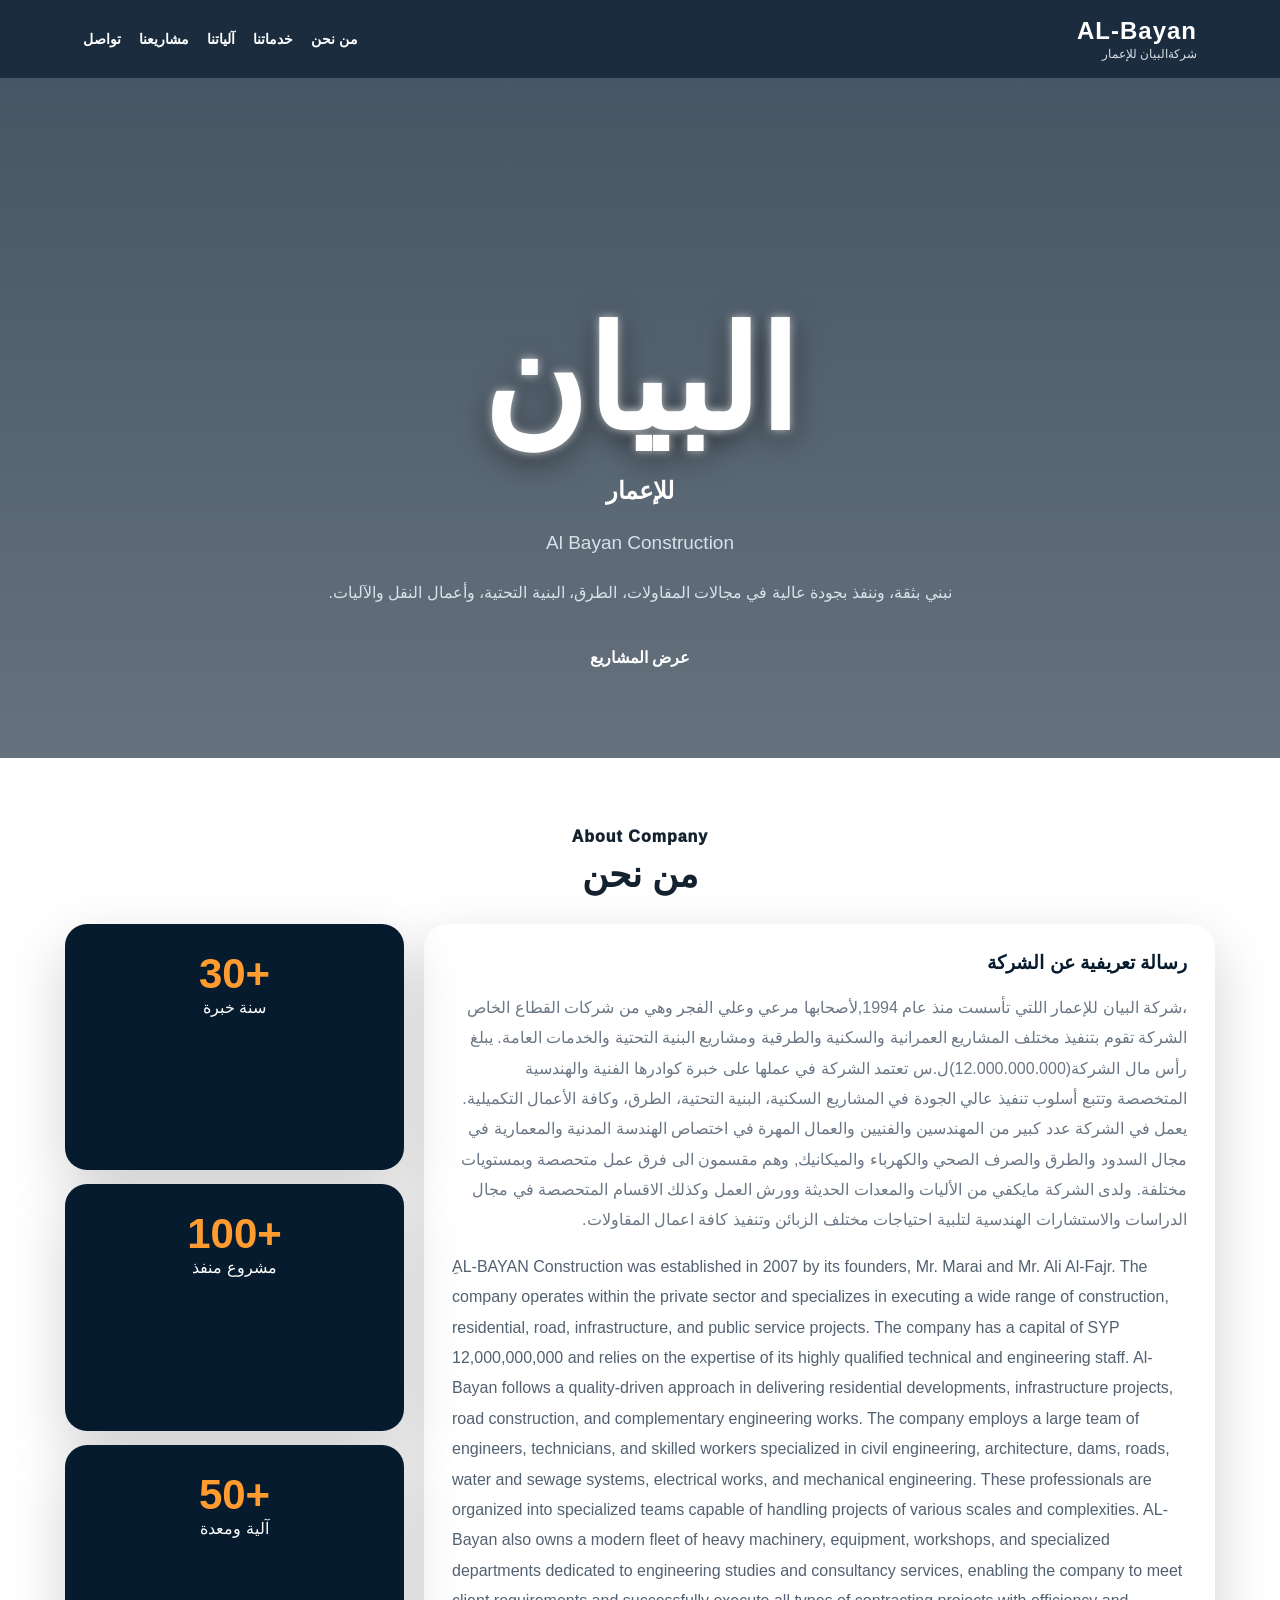
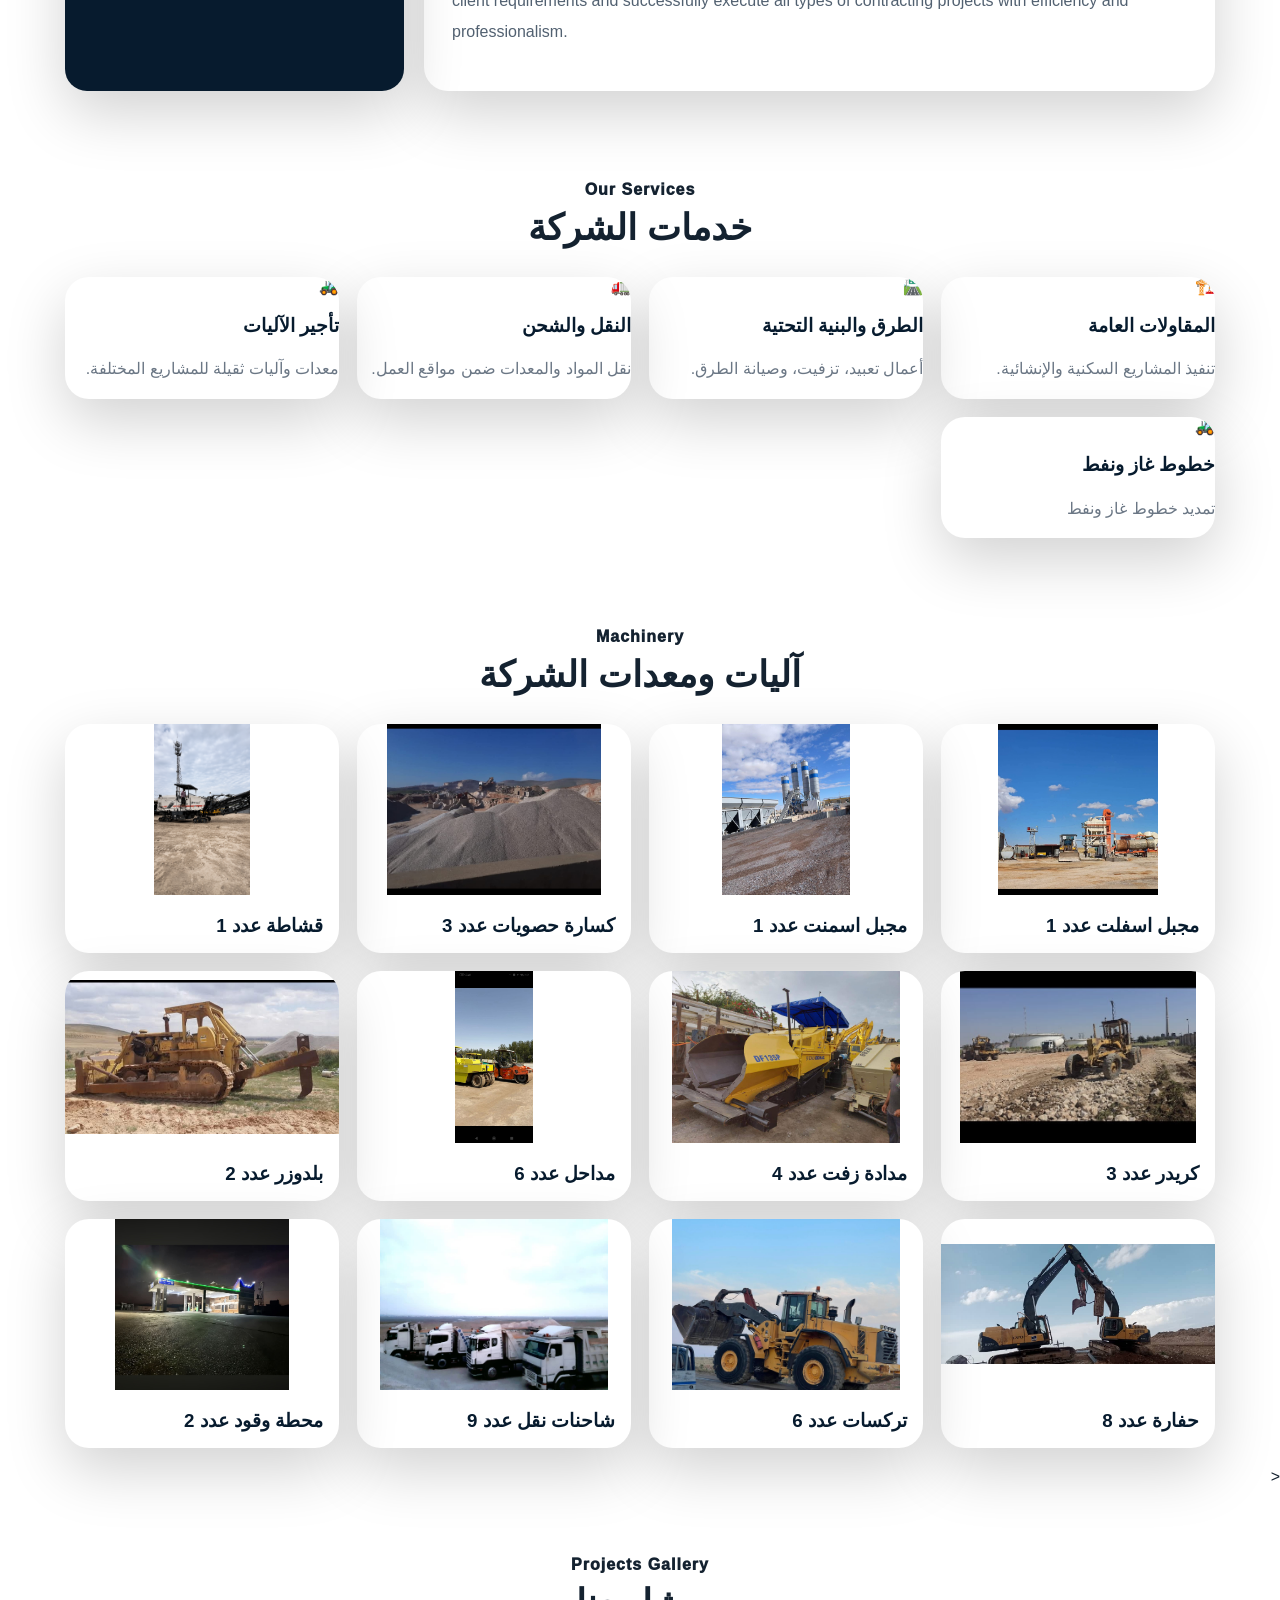
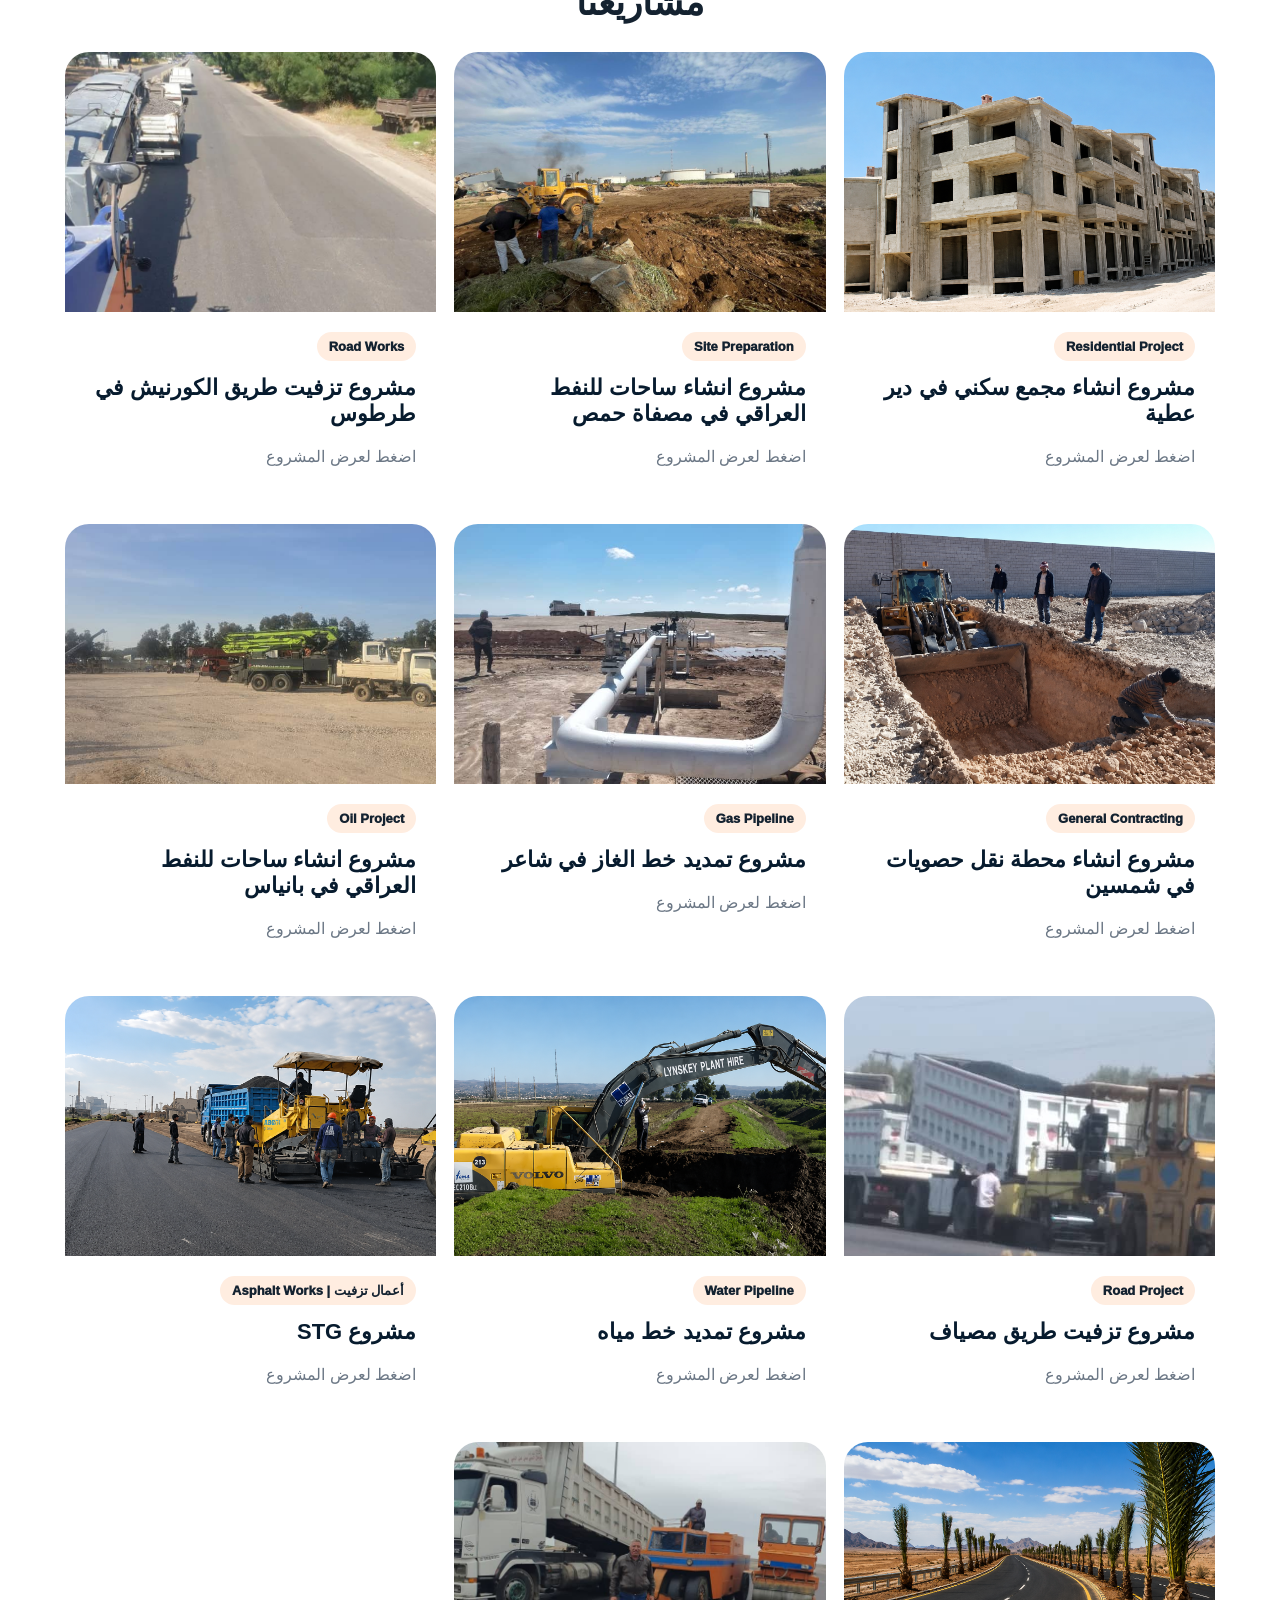
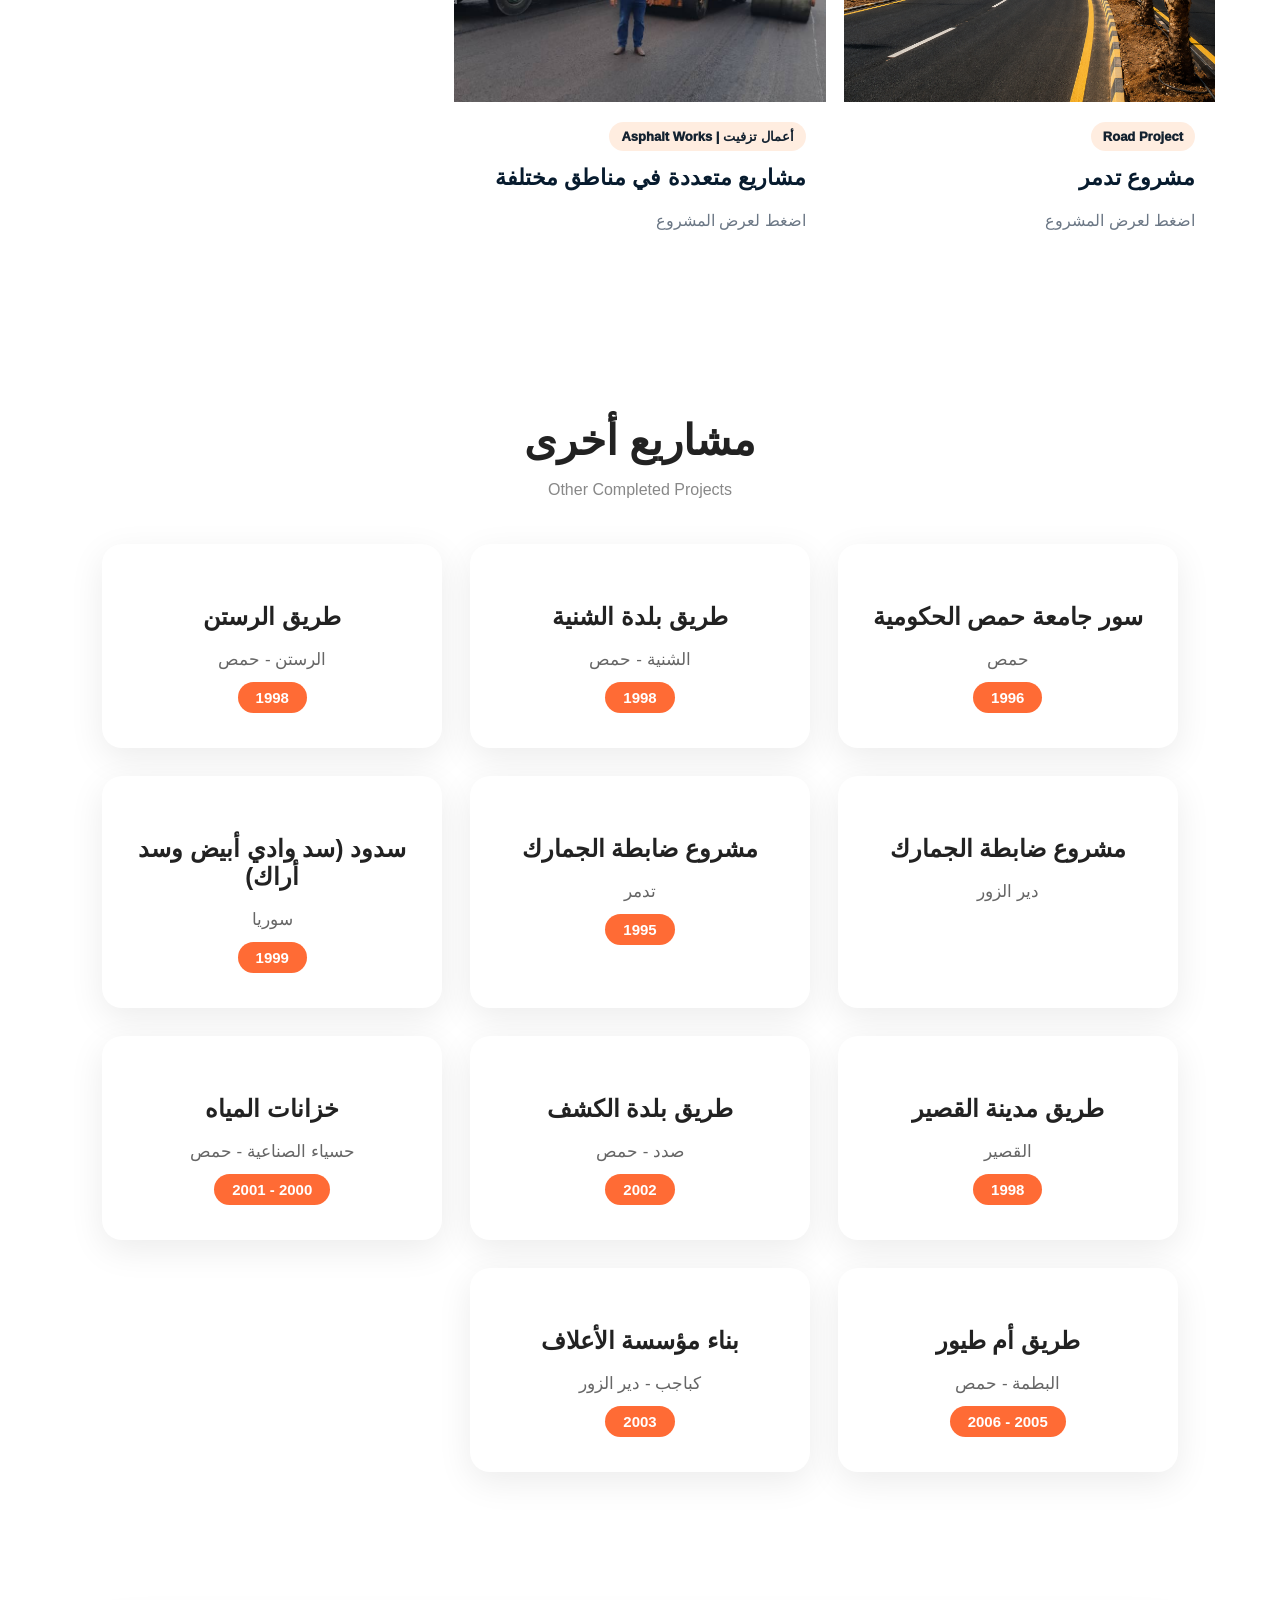
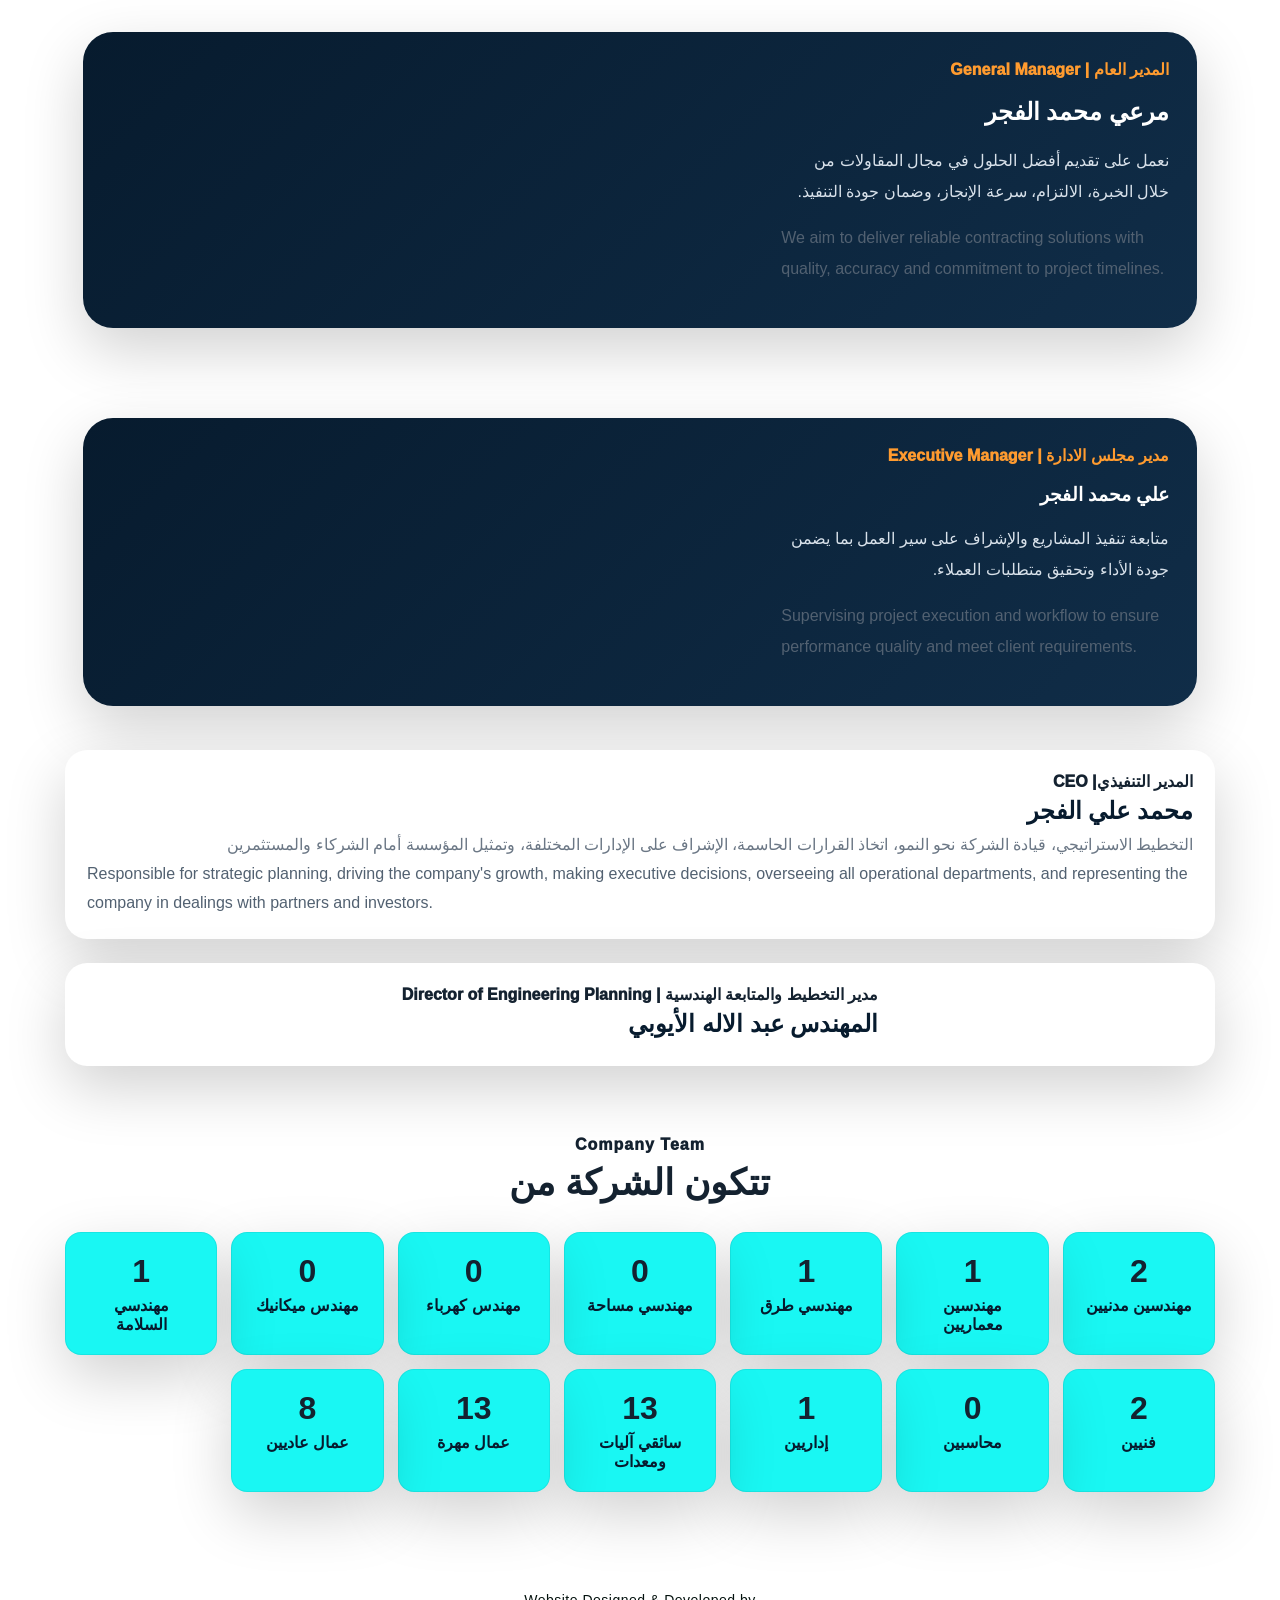
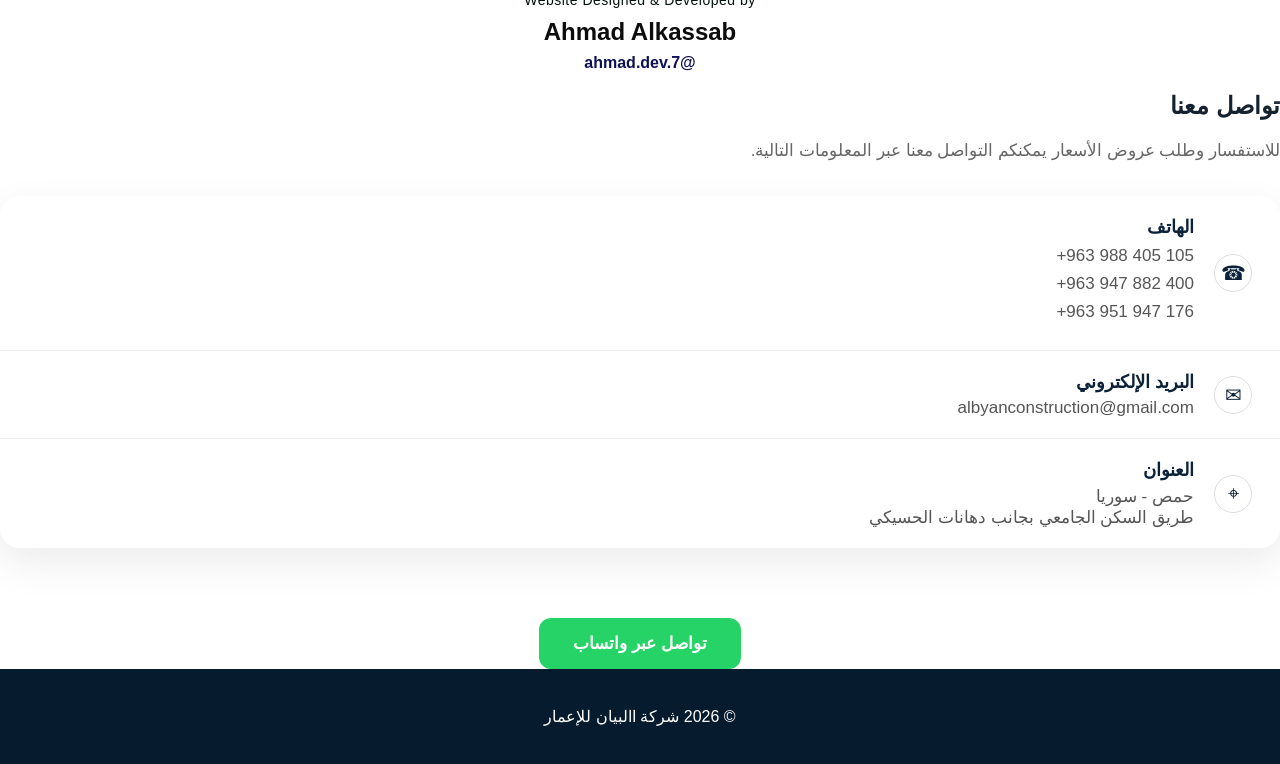
==== index.html @ 2fa0bda1 "Initial website upload" ====
<!doctype html>
<html lang="ar" dir="rtl">
<head>
  <meta charset="utf-8" />
  <meta name="viewport" content="width=device-width,initial-scale=1" />
<title>شركة  البيان للإعمار | AL-Bayan</title>

<meta name="description" content="شركة البيان للإعمار تقدم خدمات المقاولات العامة، تنفيذ مشاريع البنية التحتية، الطرق، الجسور، وشبكات المياه في سوريا بجودة وخبرة عالية.">

<meta name="keywords" content="شركة البيان, مقاولات, طرق, جسور, بنية تحتية, سوريا">

<meta name="author" content="شركة البيان للإعمار">

<meta name="robots" content="index, follow">

<meta property="og:title" content="شركةالبيان للإعمار">

<meta property="og:description" content="تنفيذ مشاريع المقاولات العامة والبنية التحتية بجودة عالية وخبرة واسعة.">

<meta property="og:type" content="website">

<meta property="og:image" content="images/لوغو/logo.jpeg">

<meta property="og:locale" content="ar_SY">
  <link rel="stylesheet" href="style.css" />
  <link rel="icon" type="image/jpeg" href="images/لوغو/logo.jpeg">
  <link rel="preconnect" href="https://fonts.googleapis.com">
<link rel="preconnect" href="https://fonts.gstatic.com" crossorigin>
<link href="https://fonts.googleapis.com/css2?family=Noto+Nastaliq+Urdu:wght@400;700&display=swap" rel="stylesheet">
<link rel="preload" as="image" href="images/خلفية/بيان.jpg">
<link rel="preload" as="image" href="images/خلفية/ب.jpg">
<body>

<header class="top">
  <div class="container nav">
    <div class="brand">
      <hd="images/لوغو/بيان.jpeg" alt="البيان Logo">
      <div>
        <h3>AL-Bayan</h3>
        <p>شركةالبيان للإعمار</p>
      </div>
    </div>

    <nav>
      <a href="#about">من نحن</a>
      <a href="#services">خدماتنا</a>
      <a href="#equipment">آلياتنا</a>
      <a href="#projects">مشاريعنا</a>
      <a href="#contact">تواصل</a>
    </nav>
  </div>
</header>

<section class="hero">
  <div class="overlay"></div>

  <div class="container hero-content">
<h1 id="typing-title">البيان</h1>
<h2 class="hero-subtitle">للإعمار</h2>
<p class="hero-en">Al Bayan Construction</p>
    </p>

    <div class="hero-en">
       نبني بثقة، وننفذ بجودة عالية في مجالات المقاولات، الطرق،
        البنية التحتية،
      وأعمال النقل والآليات.
      
    </div>

    <div class="hero-buttons">
      <a href="#projects" class="btn main">عرض المشاريع</a>
    </div>
  </div>
</section>

<main>

<section id="about" class="section container">
  <div class="section-head">
    <span>About Company</span>
    <h2>من نحن</h2>
  </div>

  <div class="about-grid">
    <div class="text-card">
      <h3>رسالة تعريفية عن الشركة</h3>
      <p>
        ،شركة البيان للإعمار  اللتي تأسست منذ عام 1994,لأصحابها مرعي وعلي الفجر وهي من شركات القطاع الخاص
        الشركة تقوم بتنفيذ مختلف المشاريع العمرانية والسكنية والطرقية ومشاريع
       البنية التحتية والخدمات العامة.
       يبلغ رأس مال الشركة(12.000.000.000)ل.س
       تعتمد الشركة في عملها على خبرة كوادرها الفنية والهندسية المتخصصة
        وتتبع أسلوب تنفيذ عالي الجودة في المشاريع السكنية، البنية التحتية،
        الطرق، وكافة الأعمال التكميلية.
        يعمل في الشركة عدد كبير من المهندسين والفنيين والعمال المهرة في اختصاص الهندسة المدنية والمعمارية في مجال السدود والطرق والصرف الصحي والكهرباء والميكانيك,
        وهم مقسمون الى فرق عمل متحصصة وبمستويات مختلفة.
        ولدى الشركة مايكفي من الأليات والمعدات الحديثة وورش العمل وكذلك الاقسام المتحصصة في مجال الدراسات والاستشارات الهندسية لتلبية احتياجات مختلف الزبائن وتنفيذ كافة اعمال المقاولات.
      </p>

      <p class="en">
       ِAL-BAYAN Construction was established in 2007 by its founders, Mr. Marai and Mr. Ali Al-Fajr. The company operates within the private sector and specializes in executing a wide range of construction, residential, road, infrastructure, and public service projects.

The company has a capital of SYP 12,000,000,000 and relies on the expertise of its highly qualified technical and engineering staff. Al-Bayan follows a quality-driven approach in delivering residential developments, infrastructure projects, road construction, and complementary engineering works.

The company employs a large team of engineers, technicians, and skilled workers specialized in civil engineering, architecture, dams, roads, water and sewage systems, electrical works, and mechanical engineering. These professionals are organized into specialized teams capable of handling projects of various scales and complexities.

AL-Bayan also owns a modern fleet of heavy machinery, equipment, workshops, and specialized departments dedicated to engineering studies and consultancy services, enabling the company to meet client requirements and successfully execute all types of contracting projects with efficiency and professionalism.
      </p>
    </div>

    <div class="numbers">
      <div><b>+30</b><span>سنة خبرة</span></div>
      <div><b>+100</b><span>مشروع منفذ</span></div>
      <div><b>+50</b><span>آلية ومعدة</span></div>
    </div>
  </div>
</section>

<section id="services" class="section container">
  <div class="section-head">
    <span>Our Services</span>
    <h2>خدمات الشركة</h2>
  </div>

  <div class="services">
    <div class="service">🏗️ <h3>المقاولات العامة</h3><p>تنفيذ المشاريع السكنية والإنشائية.</p></div>
    <div class="service">🛣️ <h3>الطرق والبنية التحتية</h3><p>أعمال تعبيد، تزفيت، وصيانة الطرق.</p></div>
    <div class="service">🚛 <h3>النقل والشحن</h3><p>نقل المواد والمعدات ضمن مواقع العمل.</p></div>
    <div class="service">🚜 <h3>تأجير الآليات</h3><p>معدات وآليات ثقيلة للمشاريع المختلفة.</p></div>
        <div class="service">🚜 <h3>   خطوط غاز ونفط</h3><p>تمديد خطوط غاز ونفط</p></div>

  </div>
</section>

<section id="equipment" class="section container">
  <div class="section-head">
    <span>Machinery</span>
    <h2>آليات ومعدات الشركة</h2>
  </div>

  <div class="equipment-grid">
    <div class="equip"><img src="images/اليات/مجبل.jpeg"><h3>مجبل اسفلت عدد 1</h3></div>
    <div class="equip"><img src="images//اليات/مجبل اسمنت.jpeg"><h3>مجبل اسمنت عدد 1</h3></div>
    <div class="equip"><img src="images/اليات/مقلع.jpeg"><h3>كسارة حصويات  عدد 3</h3></div>
    <div class="equip"><img src="images/اليات/بل.png "><h3>قشاطة عدد 1</h3></div>
   <div class="equip"><img src="images/اليات/كليدر 2.jpeg"><h3>كريدر عدد 3</h3></div>
 <div class="equip"><img src="images/اليات/مدادة 2.jpg"><h3>مدادة زفت عدد 4</h3></div>
 <div class="equip"><img src="images/اليات/مداحل.jpeg"><h3>مداحل عدد 6</h3></div>
<div class="equip"><img src="images/اليات/بلدوزر.jpeg"><h3>بلدوزر عدد 2</h3></div>
 <div class="equip"><img src="images/اليات/حفارة2.jpeg"><h3> حفارة عدد 8</h3></div>
 <div class="equip"><img src="images/اليات/تركس 2.jpeg"><h3>تركسات عدد 6</h3></div>
 <div class="equip"><img src="images/اليات/شاحنات 2.jpeg"><h3>شاحنات نقل عدد 9</h3></div>
  <div class="equip"><img src="images/اليات/كازية.jpeg"><h3>محطة وقود عدد 2</h3></div>






  </div>
</section>

<<section id="projects" class="section container">
  <div class="section-head">
    <span>Projects Gallery</span>
    <h2>مشاريعنا</h2>
  </div>

  <div class="projects-grid">

    <a href="project.html?id=1" class="project-card">
      <div class="project-img">
        <img src="images/مشاريع/pro 1/بناية.png">
      </div>
      <div class="project-info">
        <span class="project-type">Residential Project</span>
        <h3>مشروع انشاء مجمع سكني في دير عطية</h3>
        <p>اضغط لعرض المشروع</p>
      </div>
    </a>

    <a href="project.html?id=2" class="project-card">
      <div class="project-img">
        <img src="images/مشاريع/pro 2/ساحة 1.jpeg">
      </div>
      <div class="project-info">
        <span class="project-type">Site Preparation</span>
        <h3>مشروع انشاء ساحات للنفط العراقي في مصفاة حمص </h3>
        <p>اضغط لعرض المشروع</p>
      </div>
    </a>

    <a href="project.html?id=3" class="project-card">
      <div class="project-img">
        <img src="images/مشاريع/pro 3/كورنيش 1.jpeg">
      </div>
      <div class="project-info">
        <span class="project-type">Road Works</span>
        <h3>مشروع تزفيت طريق الكورنيش في طرطوس</h3>
        <p>اضغط لعرض المشروع</p>
      </div>
    </a>

    <a href="project.html?id=4" class="project-card">
      <div class="project-img">
        <img src="images/مشاريع/pro 4/حفرة2.png">
      </div>
      <div class="project-info">
        <span class="project-type">General Contracting</span>
        <h3>مشروع انشاء محطة نقل حصويات في شمسين</h3>
        <p>اضغط لعرض المشروع</p>
      </div>
    </a>

    <a href="project.html?id=5" class="project-card">
      <div class="project-img">
        <img src="images/مشاريع/pro 5/غاز 1.jpeg">
      </div>
      <div class="project-info">
        <span class="project-type">Gas Pipeline</span>
        <h3>مشروع تمديد خط الغاز في شاعر</h3>
        <p>اضغط لعرض المشروع</p>
      </div>
    </a>

    <a href="project.html?id=6" class="project-card">
      <div class="project-img">
        <img src="images/مشاريع/pro 6/نفط 1.jpeg">
      </div>
      <div class="project-info">
        <span class="project-type">Oil Project</span>
        <h3>مشروع انشاء ساحات للنفط العراقي في بانياس</h3>
        <p>اضغط لعرض المشروع</p>
      </div>
    </a>

    <a href="project.html?id=7" class="project-card">
      <div class="project-img">
        <img src="images/مشاريع/pro 7/مصياف 1.jpeg">
      </div>
      <div class="project-info">
        <span class="project-type">Road Project</span>
        <h3>مشروع تزفيت طريق مصياف</h3>
        <p>اضغط لعرض المشروع</p>
      </div>
    </a>

    <a href="project.html?id=8" class="project-card">
      <div class="project-img">
        <img src="images/مشاريع/pro 8/خط مي.png">
      </div>
      <div class="project-info">
        <span class="project-type">Water Pipeline</span>
        <h3>مشروع تمديد خط مياه</h3>
        <p>اضغط لعرض المشروع</p>
      </div>
    </a>
<a href="project.html?id=10" class="project-card">
  <div class="project-img">
    <img src="images/مشاريع/pro 10/زفت.png" alt="مشروع تزفيت طرق">
  </div>
  <div class="project-info">
    <span class="project-type">أعمال تزفيت | Asphalt Works</span>
           <h3> مشروع STG  </h3>
 <p>اضغط لعرض المشروع</p>
  </div>

</a>
    <a href="project.html?id=9" class="project-card">
      <div class="project-img">
        <img src="images/مشاريع/pro 9/تدمر.png">
      </div>
      <div class="project-info">
        <span class="project-type">Road Project</span>
        <h3>مشروع تدمر</h3>
        <p>اضغط لعرض المشروع</p>
      </div>

    </a>
    <a href="project.html?id=11" class="project-card">
  <div class="project-img">
    <img src="images/مشاريع/pro 11/1.jpeg" alt="مشاريع متعددة في مناطق مختلفة">
  </div>
  <div class="project-info">
    <span class="project-type">أعمال تزفيت | Asphalt Works</span>
           <h3> مشاريع متعددة في مناطق مختلفة   </h3>
 <p>اضغط لعرض المشروع</p>
  </div>
</a>

  </div>
</section>
<section class="other-projects">

    <h2>مشاريع أخرى</h2>
    <p>Other Completed Projects</p>

    <div class="other-projects-grid">

        <div class="other-card">
            <h3>سور جامعة حمص الحكومية</h3>
            <span>حمص</span>
            <small>1996</small>
        </div>

        <div class="other-card">
            <h3>طريق بلدة الشنية</h3>
            <span>الشنية - حمص</span>
            <small>1998</small>
        </div>

        <div class="other-card">
            <h3>طريق الرستن</h3>
            <span>الرستن - حمص</span>
            <small>1998</small>
        </div>

        <div class="other-card">
            <h3>مشروع ضابطة الجمارك</h3>
            <span>دير الزور</span>
        </div>

        <div class="other-card">
            <h3>مشروع ضابطة الجمارك</h3>
            <span>تدمر</span>
            <small>1995</small>
        </div>

        <div class="other-card">
            <h3>سدود (سد وادي أبيض وسد أراك)</h3>
            <span>سوريا</span>
            <small>1999</small>
        </div>

        <div class="other-card">
            <h3>طريق مدينة القصير</h3>
            <span>القصير</span>
            <small>1998</small>
        </div>

        <div class="other-card">
            <h3>طريق بلدة الكشف</h3>
            <span>صدد - حمص</span>
            <small>2002</small>
        </div>

        <div class="other-card">
            <h3>خزانات المياه</h3>
            <span>حسياء الصناعية - حمص</span>
            <small>2000 - 2001</small>
        </div>

        <div class="other-card">
            <h3>طريق أم طيور</h3>
            <span>البطمة - حمص</span>
            <small>2005 - 2006</small>
        </div>

        <div class="other-card">
            <h3>بناء مؤسسة الأعلاف</h3>
            <span>كباجب - دير الزور</span>
            <small>2003</small>
        </div>

       
    </div>

</section>

<section class="manager-section container">
  <div class="manager-card reveal">
    <div>
      <span>  المدير العام  | General Manager</span></span>
      <h2>مرعي محمد الفجر</h2>
      <p>
        نعمل على تقديم أفضل الحلول في مجال المقاولات من خلال الخبرة،
        الالتزام، سرعة الإنجاز، وضمان جودة التنفيذ.
      </p>
      <p class="en">
        We aim to deliver reliable contracting solutions with quality,
        accuracy and commitment to project timelines.
      </p>
    </div>
  </div>
</section>

<section class="manager-section container">
  <div class="manager-card reveal">
  <div>
    <span>مدير مجلس الادارة | Executive Manager</span>
    <h3>علي محمد الفجر</h3>
    <p>
      متابعة تنفيذ المشاريع والإشراف على سير العمل بما يضمن جودة الأداء
      وتحقيق متطلبات العملاء.
    </p>
    <p class="en">
      Supervising project execution and workflow to ensure performance quality
      and meet client requirements.
    </p>

    </div>
  </div>
</section>
    <div class="executive-box container">

  <div>
    <span>المدير التنفيذي| CEO</span>
    <h3> محمد علي الفجر</h3>
    <p> 
التخطيط الاستراتيجي، قيادة الشركة نحو النمو، اتخاذ القرارات الحاسمة، 
الإشراف على الإدارات المختلفة، وتمثيل المؤسسة أمام الشركاء والمستثمرين
    </p>
<p class="en">

  Responsible for strategic planning, driving the company's growth, making executive decisions, 
  overseeing all operational departments,
   and representing the company in dealings with partners and investors.
    </p>
  </div>
</div>
 <div class="executive-box container">

  <div>
    <span>مدير التخطيط والمتابعة الهندسية | Director of Engineering Planning</span>
    <h3> المهندس عبد الاله الأيوبي  </h3>
    </p>
  </div>
</div>

<section id="team" class="section container">
  <div class="section-head">
    <span>Company Team</span>
    <h2>تتكون الشركة من</h2>
  </div>

  <div class="team-grid">
    <div class="team-item"><b>5</b><span>مهندسين مدنيين</span></div>
    <div class="team-item"><b>3</b><span>مهندسين معماريين</span></div>
    <div class="team-item"><b>3</b><span>مهندسي طرق</span></div>
    <div class="team-item"><b>2</b><span>مهندسي مساحة</span></div>
    <div class="team-item"><b>1</b><span>مهندس كهرباء</span></div>
    <div class="team-item"><b>1</b><span>مهندس ميكانيك</span></div>
    <div class="team-item"><b>4</b><span>مهندسي السلامة  </span></div>
    <div class="team-item"><b>5</b><span>فنيين</span></div>
    <div class="team-item"><b>2</b><span>محاسبين</span></div>
    <div class="team-item"><b>3</b><span>إداريين</span></div>
    <div class="team-item"><b>30</b><span>سائقي آليات ومعدات</span></div>
    <div class="team-item"><b>30</b><span>عمال مهرة</span></div>
    <div class="team-item"><b>20</b><span>عمال عاديين</span></div>
  </div>
</section>


</main>
<div class="developer-credit">
    <p>Website Designed & Developed by</p>

    <h4>Ahmad Alkassab</h4>

    <a href="https://instagram.com/ahmad.dev.7" target="_blank">
        @ahmad.dev.7
    </a>
</div>
<h2>تواصل معنا</h2>

<p class="contact-sub">
للاستفسار وطلب عروض الأسعار يمكنكم التواصل معنا عبر المعلومات التالية.
</p>

<div class="contact-list">

    <div class="contact-row">
        <span class="contact-icon">☎</span>

        <div>
            <h4>الهاتف</h4>

            <a href="tel:+963988405105"
   style="direction:ltr; unicode-bidi:isolate; display:inline-block;">
+963 988 405 105
</a>
<a href="tel:+963947882400"
   style="direction:ltr; unicode-bidi:isolate; display:inline-block;">
+963 947 882 400
</a>
<a href="tel:+963951947176"
   style="direction:ltr; unicode-bidi:isolate; display:inline-block;">
   +963 951 947 176
</a>


        </div>

    </div>
<div class="contact-row">
  <span class="contact-icon">✉</span>
  <div>
    <h4>البريد الإلكتروني</h4>
    <a href="mailto:albyanconstruction@gmail.com">
     albyanconstruction@gmail.com
    </a>
  </div>
</div>

    <div class="contact-row">

        <span class="contact-icon">⌖</span>

        <div>

            <h4>العنوان</h4>

            <p>
                حمص - سوريا<br>
                طريق السكن الجامعي بجانب دهانات الحسيكي
            </p>

        </div>

    </div>

</div>

<div style="text-align:center;margin-top:35px;">

<button
class="whatsapp-clean"
onclick="window.open('https://wa.me/963994457082','_blank')">

تواصل عبر واتساب

</button>

</div>

<footer class="footer">
  <p>© <span id="year"></span>  شركة االبيان للإعمار</p>
</footer>
<script src="projects.js"></script>
<script src="app.js"></script>
</body>
</html>
---- style.css ----
:root{
  --navy:#071b2e;
  --orange:-+-+#ff6a00;
  --orange2:#ff9b2f;
  --gray:#eef1f3;
  --text:#142230;
  --muted:#6b7785;
  --white:#ffffff;
  --shadow:0 22px 60px rgba(0,0,0,.18);
}

*{box-sizing:border-box}

html{scroll-behavior:smooth}

body{
  margin:0;
font-family:'IBM Plex Sans Arabic', sans-serif;
  color:var(--text);
  background:
    linear-gradient(rgba(255,255,255,.88), rgba(255,255,255,.92)),
    url("images/hero/quarry-bg.jpg");
  background-size:cover;
  background-attachment:fixed;
  background-position:center;
}

.container{
  max-width:1150px;
  margin:auto;
  padding:0 18px;
}

.top{
  position:sticky;
  top:0;
  z-index:50;
  background:rgba(7,27,46,.92);
  backdrop-filter:blur(12px);
  border-bottom:3px solid var(--orange);
}

.nav{
  height:78px;
  display:flex;
  align-items:center;
  justify-content:space-between;
  gap:18px;
}

.brand{
  display:flex;
  align-items:center;
  gap:12px;
  color:white;
}

.brand img{

width:70px;

height:70px;

object-fit:contain;

}


.brand h3{
  margin:0;
  font-size:24px;
  letter-spacing:1px;
}

.brand p{
  margin:2px 0 0;
  font-size:12px;
  color:#d7dee6;
}

nav{
  display:none;
  gap:18px;
}

nav a{
  color:white;
  text-decoration:none;
  font-weight:800;
  font-size:14px;
}

.hero{
  min-height:680px;
  position:relative;
  display:grid;
  align-items:center;
  background:
    linear-gradient(rgba(7,27,46,.74), rgba(7,27,46,.62)),
    url("images/خلفية/البيان.png");
  background-size:cover;
  background-position:center;
  color:white;
}

.hero-content{
  position:relative;
  z-index:2;
  text-align:center;
}

.hero h1{
  font-size:clamp(38px,7vw,78px);
  margin:0 0 18px;
  font-weight:1000;
  color:white;
}

.hero p{
  max-width:850px;
  margin:0 auto;
  line-height:1.9;
  font-size:19px;
}

.hero-en{
  margin:18px auto 0;
  max-width:760px;
  color:#d8e1ea;
  line-height:1.7;
}

.hero-buttons{
  margin-top:28px;
  display:flex;
  justify-content:center;
  gap:14px;
  flex-wrap:wrap;
}

.btn{
  text-decoration:none;
  border-radius:12px;
  padding:14px 22px;
  font-weight:1000;
}

.btn.main{
  background:linear-gradient(135deg,var(--orange),var(--orange2));
  color:white;
}

.btn.outline{
  border:1px solid rgba(255,255,255,.45);
  color:white;
}

.section{
  padding:70px 0 20px;
}

.section-head{
  text-align:center;
  margin-bottom:28px;
}

.section-head span{
  color:var(--orange);
  font-weight:1000;
  letter-spacing:1px;
}

.section-head h2{
  margin:8px 0 0;
  font-size:36px;
}

.about-grid{
  display:grid;
  grid-template-columns:1fr;
  gap:20px;
}

.text-card{
  background:white;
  padding:28px;
  border-radius:24px;
  box-shadow:var(--shadow);
}

.text-card h3{
  margin-top:0;
  color:var(--navy);
}

.text-card p{
  line-height:1.9;
  color:var(--muted);
}

.en{
  direction:ltr;
  text-align:left;
  color:#526171 !important;
}

.numbers{
  display:grid;
  grid-template-columns:1fr;
  gap:14px;
}

.numbers div{
  background:var(--navy);
  color:white;
  border-radius:22px;
  padding:26px;
  text-align:center;
  box-shadow:var(--shadow);
}

.numbers b{
  display:block;
  color:var(--orange2);
  font-size:42px;
}

.services,
.equipment-grid,
.projects-grid{
  display:grid;
  grid-template-columns:1fr;
  gap:18px;
}

.service,
.equip,
.projects-grid article{
  background:white;
  border-radius:24px;
  box-shadow:var(--shadow);
  overflow:hidden;
}

.service{

transition:.35s;

}

.service:hover{

transform:translateY(-8px);

}

.service h3,
.equip h3,
.projects-grid h3{
  color:var(--navy);
}

.service p,
.projects-grid p{
  color:var(--muted);
  line-height:1.7;
}

.equip img{
    width:100%;
    aspect-ratio:16/10;
    object-fit:contain;
}

.equip h3{
  padding:16px;
  margin:0;
}

.projects-grid article div{
  padding:18px;
}

.manager-section{
  padding:70px 18px 20px;
}

.manager-card{
  display:grid;
  grid-template-columns:1fr;
  gap:24px;
  background:linear-gradient(135deg,var(--navy),#102d48);
  color:white;
  border-radius:30px;
  padding:28px;
  box-shadow:var(--shadow);
  overflow:hidden;
  opacity:0;
  transform:translateX(70px);
  transition:1s ease;
}

.manager-card.show{
  opacity:1;
  transform:translateX(0);
}

.manager-card img{
  width:100%;
  max-height:380px;
  object-fit:cover;
  border-radius:24px;
}

.manager-card span{
  color:var(--orange2);
  font-weight:1000;
}

.manager-card p{
  line-height:1.9;
  color:#d8e1ea;
}

.gallery{
  display:grid;
  grid-template-columns:1fr;
  gap:14px;
}

.gallery img{
  width:100%;
  height:260px;
  object-fit:cover;
  border-radius:22px;
  box-shadow:var(--shadow);
}

.contact{
  padding:70px 18px;
}

.contact-box{
  text-align:center;
  background:linear-gradient(135deg,var(--orange),var(--orange2));
  color:white;
  border-radius:30px;
  padding:36px 18px;
  box-shadow:var(--shadow);
}

.contact-box h2{
  font-size:36px;
  margin:0;
}

.contact-box button{
  margin-top:18px;
  border:0;
  border-radius:14px;
  padding:14px 24px;
  background:var(--navy);
  color:white;
  font-weight:1000;
  cursor:pointer;
}

.footer{
  background:var(--navy);
  color:white;
  text-align:center;
  padding:22px;
}

@media(min-width:850px){
  nav{display:flex}
  .about-grid{grid-template-columns:1.4fr .6fr}
  .numbers{grid-template-columns:1fr}
  .services{grid-template-columns:repeat(4,1fr)}
  .equipment-grid{grid-template-columns:repeat(4,1fr)}
  .projects-grid{grid-template-columns:repeat(3,1fr)}
  .gallery{grid-template-columns:repeat(4,1fr)}
  .manager-card{grid-template-columns:.75fr 1.25fr; align-items:center}
}
@media (max-width:768px){

.hero{
  background:
  linear-gradient(rgba(7,27,46,.74), rgba(7,27,46,.62)),
  url("images//خلفية/بن.png");

  background-size:cover;
  background-position:center;
}

}
@media (max-width: 849px){

  .services{
    display: flex !important;
    flex-direction: row !important;
    flex-wrap: nowrap !important;

    overflow-x: auto !important;
    overflow-y: hidden !important;

    gap: 16px !important;
    padding: 10px 18px 18px !important;

    scroll-snap-type: x mandatory;
    -webkit-overflow-scrolling: touch;
  }

  .services::-webkit-scrollbar{
    display: none;
  }

  .service{
    flex: 0 0 86% !important;
    min-width: 86% !important;
    max-width: 86% !important;

    scroll-snap-align: center;
  }

}
@media (max-width: 849px){

  .equipment-grid,
  .projects-grid,
  .gallery{
    display: flex !important;
    flex-direction: row !important;
    flex-wrap: nowrap !important;

    overflow-x: auto !important;
    overflow-y: hidden !important;

    gap: 16px !important;
    padding: 10px 18px 18px !important;

    scroll-snap-type: x mandatory;
    -webkit-overflow-scrolling: touch;
  }

  .equipment-grid::-webkit-scrollbar,
  .projects-grid::-webkit-scrollbar,
  .gallery::-webkit-scrollbar{
    display: none;
  }

  .equip,
  .projects-grid article,
  .gallery img{
    flex: 0 0 86% !important;
    min-width: 86% !important;
    max-width: 86% !important;

    scroll-snap-align: center;
  }

}.project-card{
  text-decoration:none;
  color:inherit;
}

.project-gallery{
  display:flex;
  gap:16px;
  overflow-x:auto;
  scroll-snap-type:x mandatory;
  padding:18px 0;
}

.project-gallery::-webkit-scrollbar{
  display:none;
}

.project-gallery img{
  flex:0 0 82%;
  height:430px;
  object-fit:cover;
  border-radius:24px;
  scroll-snap-align:center;
  box-shadow:var(--shadow);
}

.project-details{
  background:white;
  border-radius:26px;
  padding:28px;
  box-shadow:var(--shadow);
  line-height:1.9;
}

.back-link{
  display:inline-flex;
  margin-bottom:20px;
  text-decoration:none;
  color:var(--orange);
  font-weight:1000;
}

@media(max-width:849px){
  .project-gallery img{
    flex:0 0 88%;
    height:360px;
  }
}.project-page{
  padding:40px 18px 70px;
}

.project-hero{
  width:100%;
  height:520px;
  border-radius:30px;
  overflow:hidden;
  box-shadow:var(--shadow);
  background:#ddd;
}

.project-hero img{
  width:100%;
  height:100%;
  object-fit:cover;
  display:block;
}

.project-page-info{
  background:white;
  margin-top:22px;
  padding:28px;
  border-radius:26px;
  box-shadow:var(--shadow);
}

.project-page-info span{
  display:inline-flex;
  background:rgba(255,106,0,.12);
  color:var(--orange);
  padding:8px 14px;
  border-radius:999px;
  font-weight:1000;
}

.project-page-info h1{
  color:var(--navy);
  margin:16px 0 12px;
  font-size:34px;
}

.project-meta{
  display:flex;
  gap:18px;
  flex-wrap:wrap;
  color:var(--muted);
  margin-bottom:14px;
}

.project-page-info p{
  color:var(--muted);
  line-height:1.9;
}

.thumbs{
  display:flex;
  gap:14px;
  overflow-x:auto;
  padding:20px 0;
  scroll-snap-type:x mandatory;
}

.thumbs::-webkit-scrollbar{
  display:none;
}

.thumbs img{
  flex:0 0 220px;
  width:220px;
  height:140px;
  object-fit:cover;
  border-radius:18px;
  cursor:pointer;
  scroll-snap-align:center;
  opacity:.75;
  transition:.25s;
  box-shadow:var(--shadow);
}

.thumbs img.active,
.thumbs img:hover{
  opacity:1;
  transform:translateY(-4px);
  outline:3px solid var(--orange);
}

.project-action{
  text-align:center;
  margin-top:20px;
}

.project-action button{
  border:0;
  border-radius:16px;
  padding:15px 26px;
  background:linear-gradient(135deg,var(--orange),var(--orange2));
  color:white;
  font-weight:1000;
  cursor:pointer;
}

@media(max-width:849px){
  .project-hero{
    height:360px;
  }

  .thumbs img{
    flex:0 0 78%;
    width:78%;
    height:210px;
  }

  .project-page-info h1{
    font-size:26px;
  }
}.project-card{
  text-decoration:none;
  color:inherit;
}

.project-img{
  height:260px;
  overflow:hidden;
  border-radius:24px 24px 0 0;
}

.project-img img{
  width:100%;
  height:100%;
  object-fit:cover;
  display:block;
  transition:.4s ease;
}

.project-card:hover .project-img img{
  transform:scale(1.06);
}

.project-info{
  padding:20px;
}

.project-type{
  display:inline-flex;
  background:rgba(255,106,0,.12);
  color:var(--orange);
  padding:7px 12px;
  border-radius:999px;
  font-weight:1000;
  font-size:13px;
}

.project-info h3{
  color:var(--navy);
  margin:14px 0 8px;
  font-size:22px;
}

.project-info p{
  color:var(--muted);
  line-height:1.7;
}

.project-page{
  padding:40px 18px 70px;
}

.project-title-box{
  background:white;
  padding:30px;
  border-radius:28px;
  box-shadow:var(--shadow);
  margin-bottom:28px;
}

.project-title-box span{
  display:inline-flex;
  background:rgba(255,106,0,.12);
  color:var(--orange);
  padding:8px 14px;
  border-radius:999px;
  font-weight:1000;
}

.project-title-box h1{
  color:var(--navy);
  margin:16px 0 12px;
  font-size:38px;
}

.project-meta{
  display:flex;
  gap:18px;
  flex-wrap:wrap;
  color:var(--muted);
  margin-bottom:14px;
}

.project-title-box p{
  color:var(--muted);
  line-height:1.9;
}

.gallery-title{
  color:var(--navy);
  margin:28px 0 18px;
}

.project-execution-gallery{
  display:flex;
  gap:16px;
  overflow-x:auto;
  scroll-snap-type:x mandatory;
  padding:10px 0 22px;
}

.project-execution-gallery::-webkit-scrollbar{
  display:none;
}

.project-execution-gallery img{
  flex:0 0 82%;
  height:480px;
  object-fit:cover;
  border-radius:26px;
  scroll-snap-align:center;
  box-shadow:var(--shadow);
}

.back-link{
  display:inline-flex;
  margin-bottom:20px;
  text-decoration:none;
  color:var(--orange);
  font-weight:1000;
}

.project-action{
  text-align:center;
  margin-top:20px;
}

.project-action button{
  border:0;
  border-radius:16px;
  padding:15px 26px;
  background:linear-gradient(135deg,var(--orange),var(--orange2));
  color:white;
  font-weight:1000;
  cursor:pointer;
}

@media(max-width:849px){
  .project-execution-gallery img{
    flex:0 0 88%;
    height:360px;
  }

  .project-title-box h1{
    font-size:27px;
  }
}.executive-box{
    width:100%;
    margin-top:25px;
    display:flex;
    align-items:center;
    justify-content:center;
    gap:40px;

    background:white;
    border-radius:90px;
    padding:23px;

    box-shadow:20px 30px rgba(0,0,0,.12);
    clear:both;
}


.executive-box img{
  width:95px;
  height:95px;
  object-fit:cover;
  border-radius:50%;
  border:4px solid #eef1f4;
}

.executive-box span{
  color:var(--orange);
  font-weight:1000;
}

.executive-box h3{
  margin:6px 0;
  color:var(--navy);
}

.executive-box p{
  margin:0;
  color:var(--muted);
  line-height:1.7;
}

@media(max-width:849px){
  .executive-box{
    text-align:center;
    flex-direction:column;
  }
}.executive-box{
  width:100%;
  margin-top:24px;
  background:white;
  border-radius:22px;
  padding:22px;
  box-shadow:var(--shadow);
  display:flex;
  align-items:center;
  gap:22px;
}

.executive-box img{
  width:120px;
  height:120px;
  object-fit:cover;
  border-radius:22px;
}

.executive-box span{
  color:var(--orange);
  font-weight:1000;
}

.executive-box h3{
  margin:6px 0;
  color:var(--navy);
  font-size:24px;
}

.executive-box p{
  margin:0;
  color:var(--muted);
  line-height:1.8;
}

@media(max-width:849px){
  .executive-box{
    flex-direction:column;
    text-align:center;
  }
}.team-grid{
  display:grid;
  grid-template-columns:repeat(auto-fit,minmax(150px,1fr));
  gap:14px;
}

.team-item{
  background:rgb(25, 247, 243);
  border-radius:16px;
  padding:20px;
  text-align:center;
  box-shadow:var(--shadow);
  border:1px solid rgba(7,27,46,.08);
}

.team-item b{
  display:block;
  color:var(--orange);
  font-size:32px;
  margin-bottom:6px;
}

.team-item span{
  color:var(--navy);
  font-weight:900;
}.project-page{
  padding:40px 18px 70px;
}

.project-title-box{
  background:white;
  border-radius:26px;
  padding:28px;
  box-shadow:var(--shadow);
  margin-bottom:28px;
}

.project-title-box > span{
  display:inline-flex;
  background:rgba(255,106,0,.12);
  color:var(--orange);
  padding:8px 14px;
  border-radius:999px;
  font-weight:1000;
}

.project-title-box h1{
  color:var(--navy);
  margin:16px 0 6px;
  font-size:34px;
}

.project-en-title{
  direction:ltr;
  text-align:left;
  color:var(--muted);
  font-size:22px;
  margin:0 0 16px;
}

.project-meta{
  display:flex;
  gap:18px;
  flex-wrap:wrap;
  color:var(--muted);
  margin-bottom:14px;
}

.project-title-box p{
  color:var(--muted);
  line-height:1.9;
}

.gallery-title{
  color:var(--navy);
  margin-bottom:4px;
}

.gallery-subtitle{
  direction:ltr;
  color:var(--orange);
  font-weight:1000;
  margin-top:0;
}

.project-execution-gallery{
    display:flex;
    gap:20px;
    overflow-x:auto;
    scroll-snap-type:x mandatory;
    padding:10px 0 25px;
}

.project-execution-gallery img{
    flex:0 0 100%;
    width:100%;
    height:70vh;
    object-fit:contain;
    background:#fff;
    border-radius:18px;
    scroll-snap-align:center;
    cursor:pointer;
}


.project-action{
  text-align:center;
}

.project-action button{
  border:0;
  border-radius:14px;
  padding:14px 24px;
  background:linear-gradient(135deg,var(--orange),var(--orange2));
  color:white;
  font-weight:1000;
  cursor:pointer;
}

.back-link{
  display:inline-flex;
  margin-bottom:20px;
  text-decoration:none;
  color:var(--orange);
  font-weight:1000;
}

@media(max-width:849px){
  .project-execution-gallery img{
    flex:0 0 88%;
    height:360px;
  }

  .project-title-box h1{
    font-size:26px;
  }
}/* smooth image animation */
.equip img,
.project-img img,
.project-execution-gallery img{
  transition: transform .35s ease, filter .35s ease;
}

.equip:hover img,
.project-card:hover img{
  transform: scale(1.06);
  filter: brightness(1.04);
}

/* reveal animation */
.reveal-on-scroll{
  opacity:0;
  transform:translateY(35px);
  transition:.7s ease;
}

.reveal-on-scroll.show{
  opacity:1;
  transform:translateY(0);
}

/* lightbox */
.lightbox{
  position:fixed;
  inset:0;
  background:rgba(0,0,0,.88);
  display:none;
  align-items:center;
  justify-content:center;
  z-index:9999;
  padding:20px;
}

.lightbox.show{
  display:flex;
}

.lightbox img{
  max-width:95%;
  max-height:88vh;
  border-radius:18px;
  box-shadow:0 30px 80px rgba(0,0,0,.5);
}

.lightbox-close{
  position:absolute;
  top:18px;
  left:18px;
  background:var(--orange);
  color:white;
  border:0;
  border-radius:50%;
  width:44px;
  height:44px;
  font-size:24px;
  cursor:pointer;
}
.project-gallery-wrap{
  position:relative;
}

.project-execution-gallery{
  display:flex;
  overflow-x:auto;
  scroll-snap-type:x mandatory;
  gap:18px;
  padding:12px 0 24px;
  scroll-behavior:smooth;
}

.project-execution-gallery::-webkit-scrollbar{
  display:none;
}

.project-execution-gallery img{
  flex:0 0 100%;
  width:100%;
  height:70vh;
  object-fit:contain;
  background:#fff;
  border-radius:20px;
  box-shadow:var(--shadow);
  scroll-snap-align:center;
  cursor:pointer;
}

.gallery-arrow{
  position:absolute;
  top:50%;
  transform:translateY(-50%);
  z-index:5;
  border:0;
  width:46px;
  height:46px;
  border-radius:50%;
  background:var(--orange);
  color:white;
  font-size:24px;
  font-weight:1000;
  cursor:pointer;
}

.gallery-prev{right:12px;}
.gallery-next{left:12px;}

.gallery-counter{
  text-align:center;
  color:var(--navy);
  font-weight:1000;
  margin-top:-8px;
}

@media(max-width:849px){
  .project-execution-gallery img{
    height:55vh;
  }

  .gallery-arrow{
    width:40px;
    height:40px;
    font-size:20px;
  }
}
.project-card{
    transition:.35s ease;
}

.project-card:hover{

    transform:translateY(-10px);

    box-shadow:0 18px 40px rgba(0,0,0,.18);

}

.project-card:hover img{

    transform:scale(1.08);

}

.project-img{

    overflow:hidden;

}

.project-img img{

    transition:.6s;

}
.brand h3{
    animation: logoIntro 1s ease-out;
}

@keyframes logoIntro{

0%{
opacity:0;
transform:translateY(-20px) scale(.8);
letter-spacing:10px;
}

60%{
opacity:1;
transform:translateY(5px) scale(1.08);
}

100%{
opacity:1;
transform:translateY(0) scale(1);
letter-spacing:1px;
}

}
/* ===== Developer Credit ===== */

.developer-credit{
    margin-top:40px;
    padding-top:25px;
    border-top:1px solid rgba(255,255,255,.15);
    text-align:center;
}

.developer-credit p{
    color:#04120e;
    font-size:14px;
    margin-bottom:8px;
    letter-spacing:.5px;
}

.developer-credit h4{
    display:block;
    color:#0c0c0c !important;
    font-size:24px;
    font-weight:700;
    margin:10px 0 8px;
    text-align:center;
}
.developer-credit a{
    color:#0e1254;
    text-decoration:none;
    font-size:16px;
    font-weight:600;
    transition:.3s;
}

.developer-credit a:hover{
    color:#ffffff;
    letter-spacing:1px;
}
.contact-details{
    padding:80px 20px;
    text-align:center;
}

.contact-details h2{
    margin-bottom:40px;
    font-size:32px;
}

.contact-grid{
    display:grid;
    grid-template-columns:repeat(auto-fit,minmax(240px,1fr));
    gap:25px;
    max-width:1000px;
    margin:auto;
}

.contact-item{
    background:#fff;
    border-radius:18px;
    padding:30px;
    box-shadow:0 8px 25px rgba(0,0,0,.08);
    transition:.3s;
}

.contact-item:hover{
    transform:translateY(-6px);
}

.contact-item h3{
    margin:15px 0;
}

.contact-item a{
    color:#222;
    text-decoration:none;
    font-weight:bold;
}

.contact-item p{
    margin:0;
}
.contact-section{
    max-width:850px;
    margin:90px auto;
    padding:0 20px;
    text-align:center;
}

.contact-section h2{
    font-size:42px;
    margin-bottom:12px;
    color:#111;
}

.contact-sub{
    color:#666;
    margin-bottom:45px;
    font-size:18px;
}

.phone-list{
    display:flex;
    flex-direction:column;
    gap:12px;
    align-items:center;
}
.contact-row{
    display:flex;
    align-items:center;
    gap:25px;
    padding:26px 35px;
    border-bottom:1px solid #eee;
    text-align:right;
}

.contact-row:last-child{
    border-bottom:none;
}

.icon{
    width:60px;
    height:60px;
    border-radius:50%;
    background:#111;
    color:#fff;
    display:flex;
    justify-content:center;
    align-items:center;
    font-size:28px;
    flex-shrink:0;
}

.contact-row h4{
    margin:0;
    font-size:20px;
}

.contact-row p{
    margin:6px 0 0;
    color:#666;
    font-size:18px;
}
.contact-section{
  max-width:850px;
  margin:90px auto;
  padding:0 20px;
  text-align:center;
}

.contact-section h2{
  font-size:40px;
  color:#0b2239;
  margin-bottom:10px;
}

.contact-sub{
  color:#666;
  font-size:17px;
  margin-bottom:35px;
}

.contact-list{
  background:#fff;
  border-radius:20px;
  box-shadow:0 15px 40px rgba(0,0,0,.08);
  overflow:hidden;
}

.contact-row{
  display:flex;
  align-items:center;
  gap:20px;
  padding:20px 28px;
  border-bottom:1px solid #eee;
  text-align:right;
}

.contact-row:last-child{
  border-bottom:none;
}

.contact-icon{
  width:38px;
  height:38px;
  border-radius:50%;
  border:1px solid #ddd;
  display:flex;
  align-items:center;
  justify-content:center;
  font-size:20px;
  color:#0b2239;
  flex-shrink:0;
}

.contact-row h4{
  margin:0 0 5px;
  font-size:18px;
  color:#0b2239;
}

.contact-row a,
.contact-row p{
  margin:0;
  color:#555;
  font-size:17px;
  text-decoration:none;
}

.whatsapp-clean{
  margin-top:35px;
  background:#25D366;
  color:white;
  border:0;
  padding:15px 34px;
  border-radius:12px;
  font-size:17px;
  font-weight:800;
  cursor:pointer;
  transition:.3s;
}

.whatsapp-clean:hover{
  transform:translateY(-4px);
  box-shadow:0 12px 30px rgba(37,211,102,.35);
}.whatsapp-modal{
  position:fixed;
  inset:0;
  background:rgba(0,0,0,.55);
  display:none;
  align-items:center;
  justify-content:center;
  z-index:9999;
}

.whatsapp-modal.show{
  display:flex;
}

.whatsapp-box{
  background:white;
  width:min(90%,380px);
  border-radius:20px;
  padding:30px;
  text-align:center;
  position:relative;
  box-shadow:0 25px 70px rgba(0,0,0,.25);
}

.whatsapp-box h3{
  margin-bottom:22px;
  color:#0b2239;
}

.whatsapp-box a{
  display:block;
  background:#25D366;
  color:white;
  text-decoration:none;
  padding:14px;
  border-radius:12px;
  font-weight:800;
  margin:12px 0;
}

.modal-close{
  position:absolute;
  top:12px;
  left:14px;
  border:0;
  background:none;
  font-size:28px;
  cursor:pointer;
}.other-projects{
    padding:90px 8%;
    text-align:center;
}

.other-projects h2{
    font-size:42px;
    color:#222;
    margin-bottom:8px;
}

.other-projects p{
    color:#888;
    margin-bottom:45px;
}

.other-projects-grid{

    display:grid;

    grid-template-columns:repeat(auto-fit,minmax(260px,1fr));

    gap:28px;
}

.other-card{

    background:#fff;

    border-radius:20px;

    padding:35px 25px;

    box-shadow:0 10px 35px rgba(0,0,0,.08);

    transition:.35s;
}

.other-card:hover{

    transform:translateY(-8px);

    box-shadow:0 20px 50px rgba(0,0,0,.15);

}

.other-card h3{

    color:#222;

    margin-bottom:18px;

    font-size:24px;

}

.other-card span{

    display:block;

    color:#666;

    font-size:17px;

    margin-bottom:12px;

}

.other-card small{

    display:inline-block;

    background:#ff6b35;

    color:white;

    padding:7px 18px;

    border-radius:30px;

    font-size:15px;

    font-weight:bold;

}.hero-logo{

position:relative;

overflow:hidden;

}

.hero-logo::after{

content:"";

position:absolute;

top:0;

left:-120%;

width:45%;

height:100%;

background:linear-gradient(
90deg,
transparent,
rgba(255,255,255,.8),
transparent
);

transform:skewX(-25deg);

animation:shine 1.8s ease .9s;

}

@keyframes shine{

100%{

left:180%;
}
}#typing-title{
  font-family:"Aref Ruqaa Ink", serif;
  font-size:clamp(95px,11vw,170px);
  font-weight:700;
  line-height:1.05;
  margin:0;
  text-align:center;

  color:#ffffff !important;
  -webkit-text-fill-color:#ffffff !important;
  background:none !important;

  text-shadow:
    0 0 10px rgba(255,255,255,.65),
    0 8px 30px rgba(0,0,0,.55);

  opacity:0;
  animation:heroNameIn .8s ease forwards;
  animation-delay:.25s;
}

@keyframes heroNameIn{
  from{
    opacity:0;
    transform:translateY(20px) scale(.97);
  }

  to{
    opacity:1;
    transform:translateY(0) scale(1);
  }
}.contact a{
    direction:ltr;
    unicode-bidi:isolate;
    display:block;
    margin-bottom:8px;
}
/* ===== Phone Numbers Fix ===== */

.contact a[href^="tel"]{
    display: block !important;
    direction: ltr !important;
    unicode-bidi: isolate !important;
    text-align: right;
    margin-bottom: 8px;
}a[href^="tel:"]{
  display:block !important;
  width:fit-content;
  direction:ltr !important;
  unicode-bidi:isolate !important;
  margin:8px auto !important;
  text-align:center !important;
}
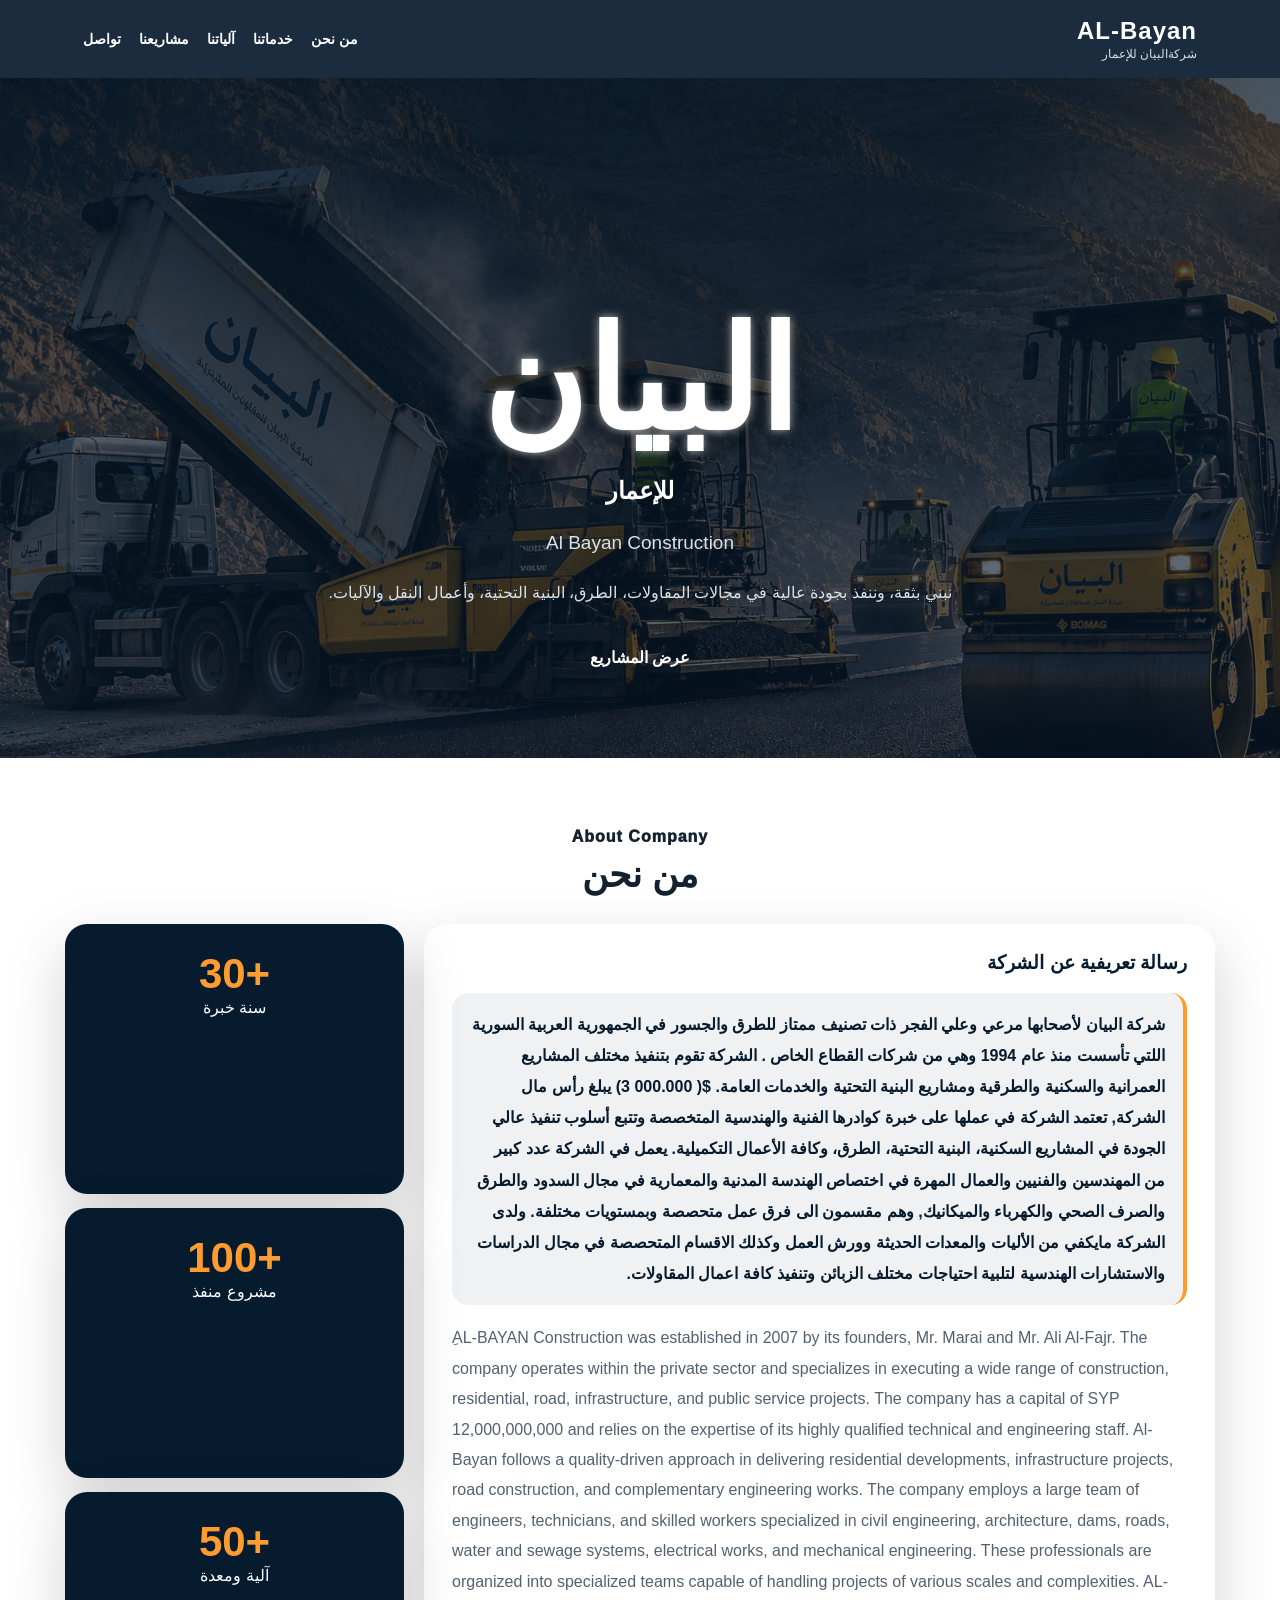
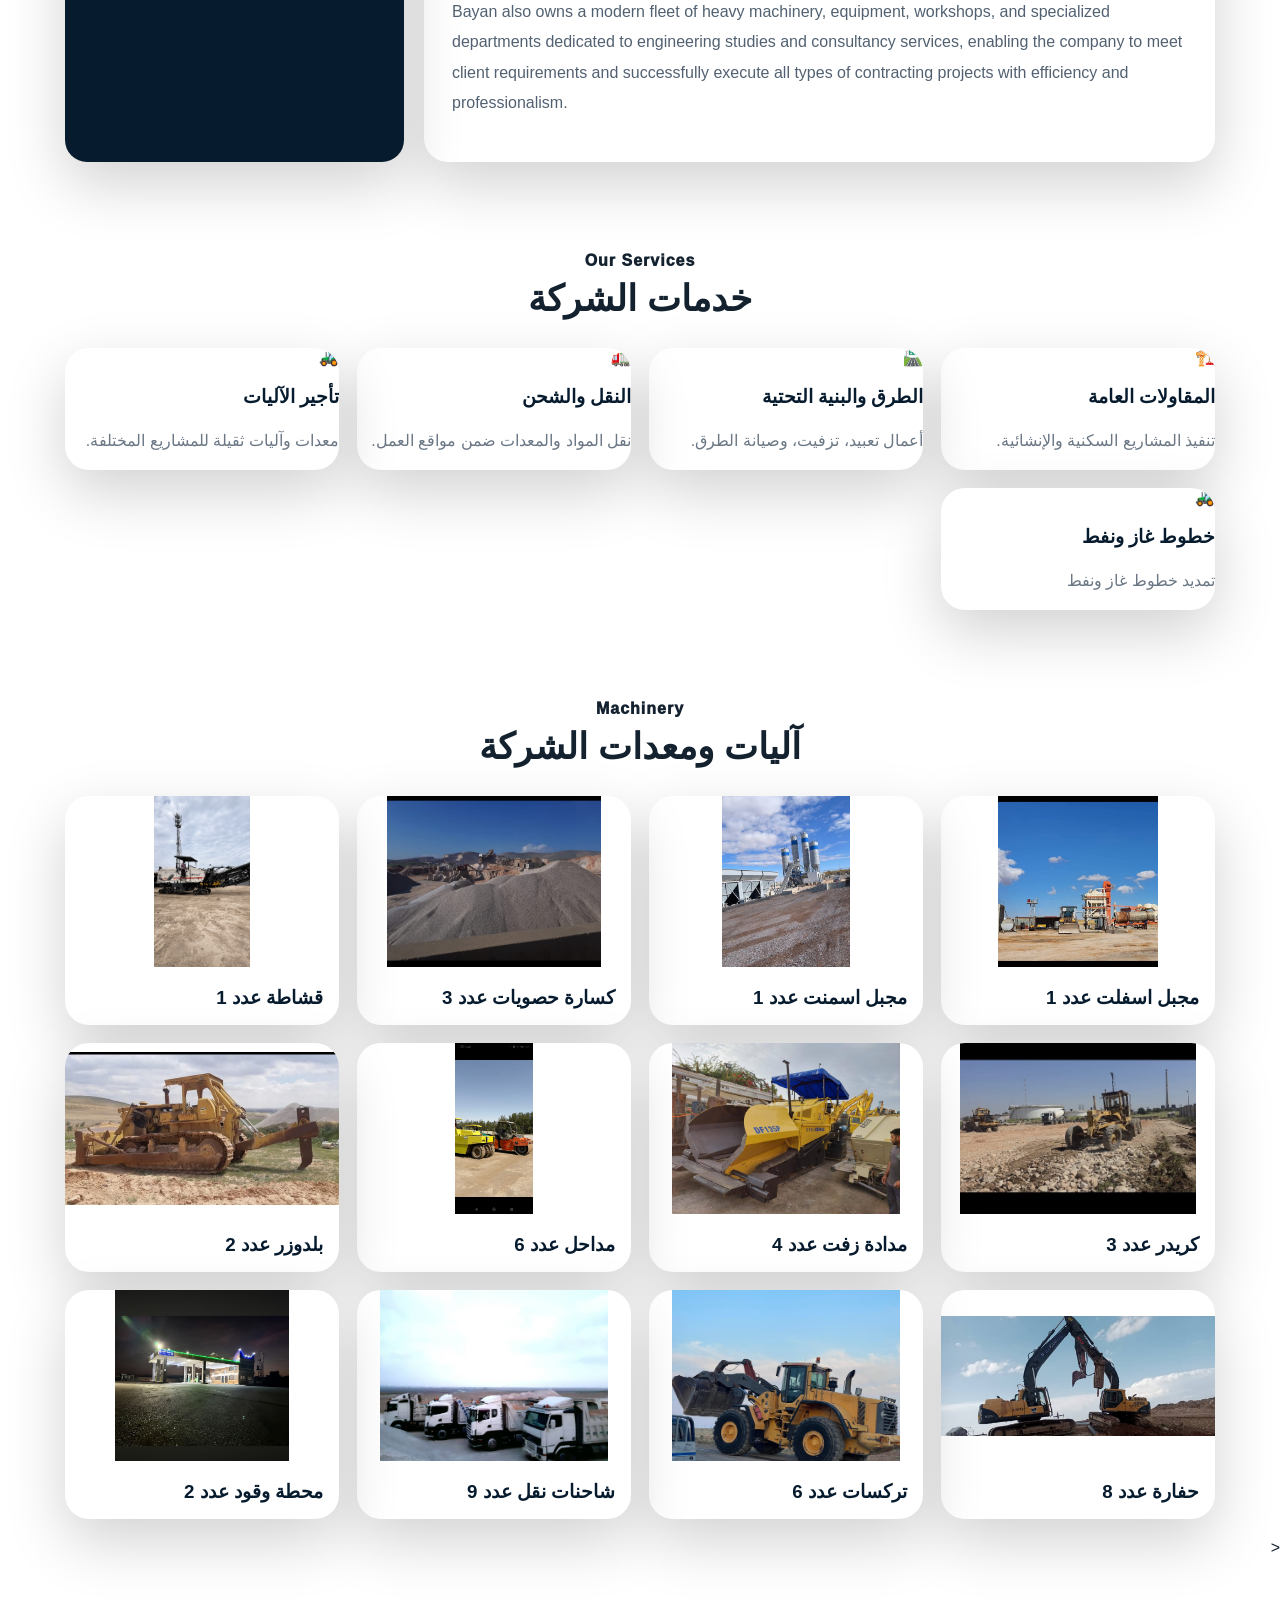
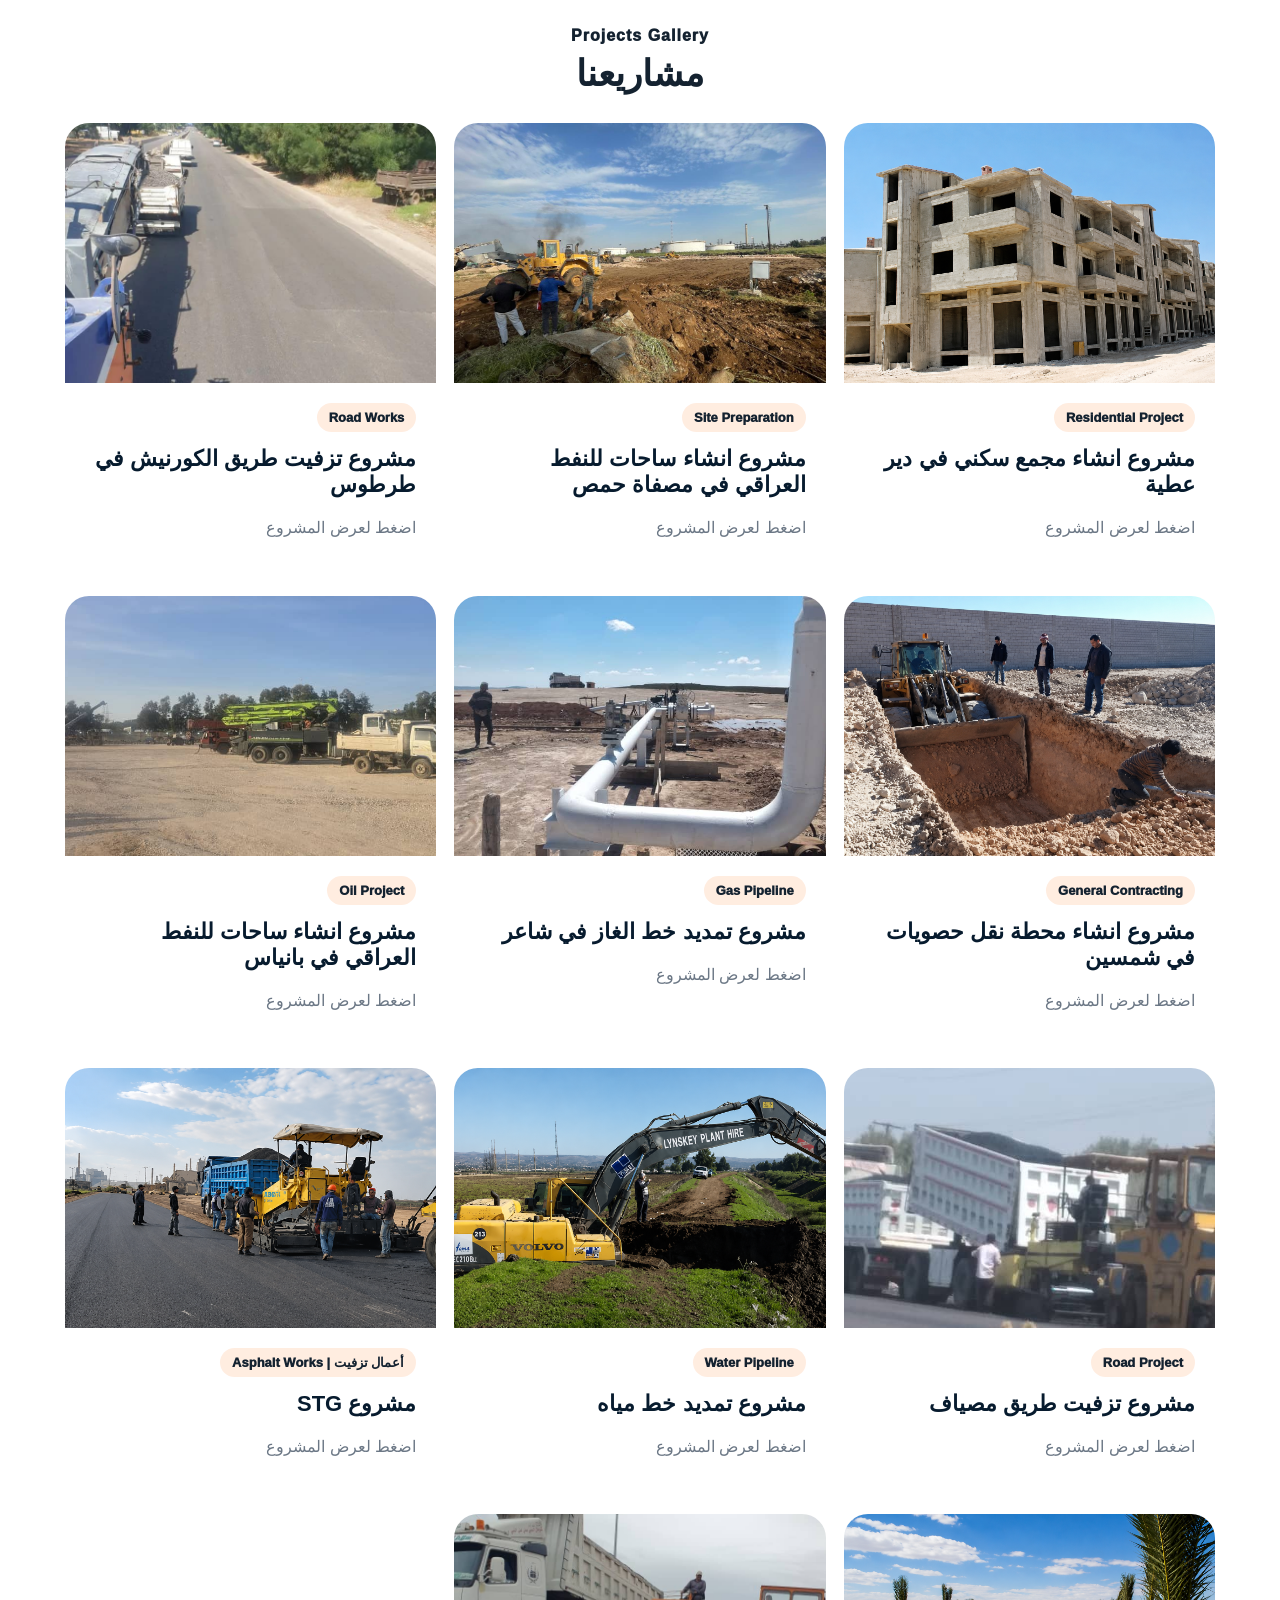
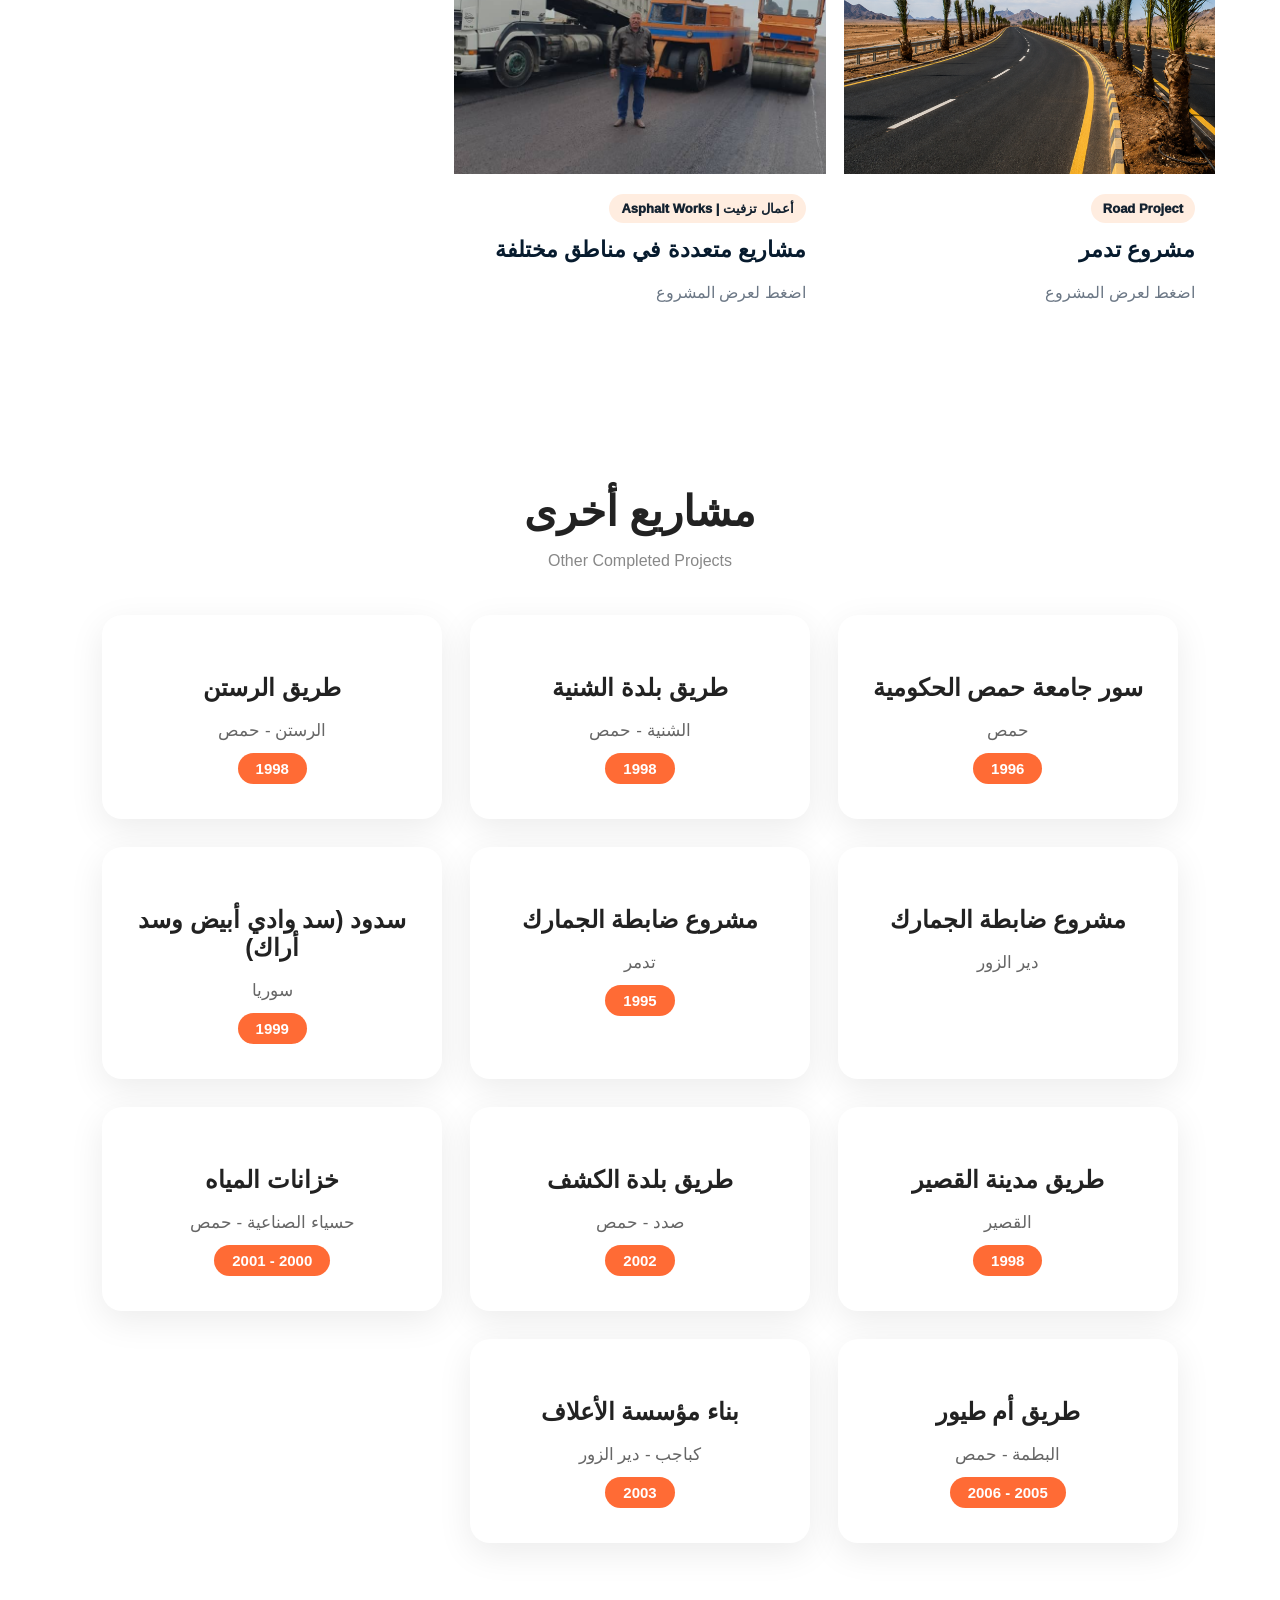
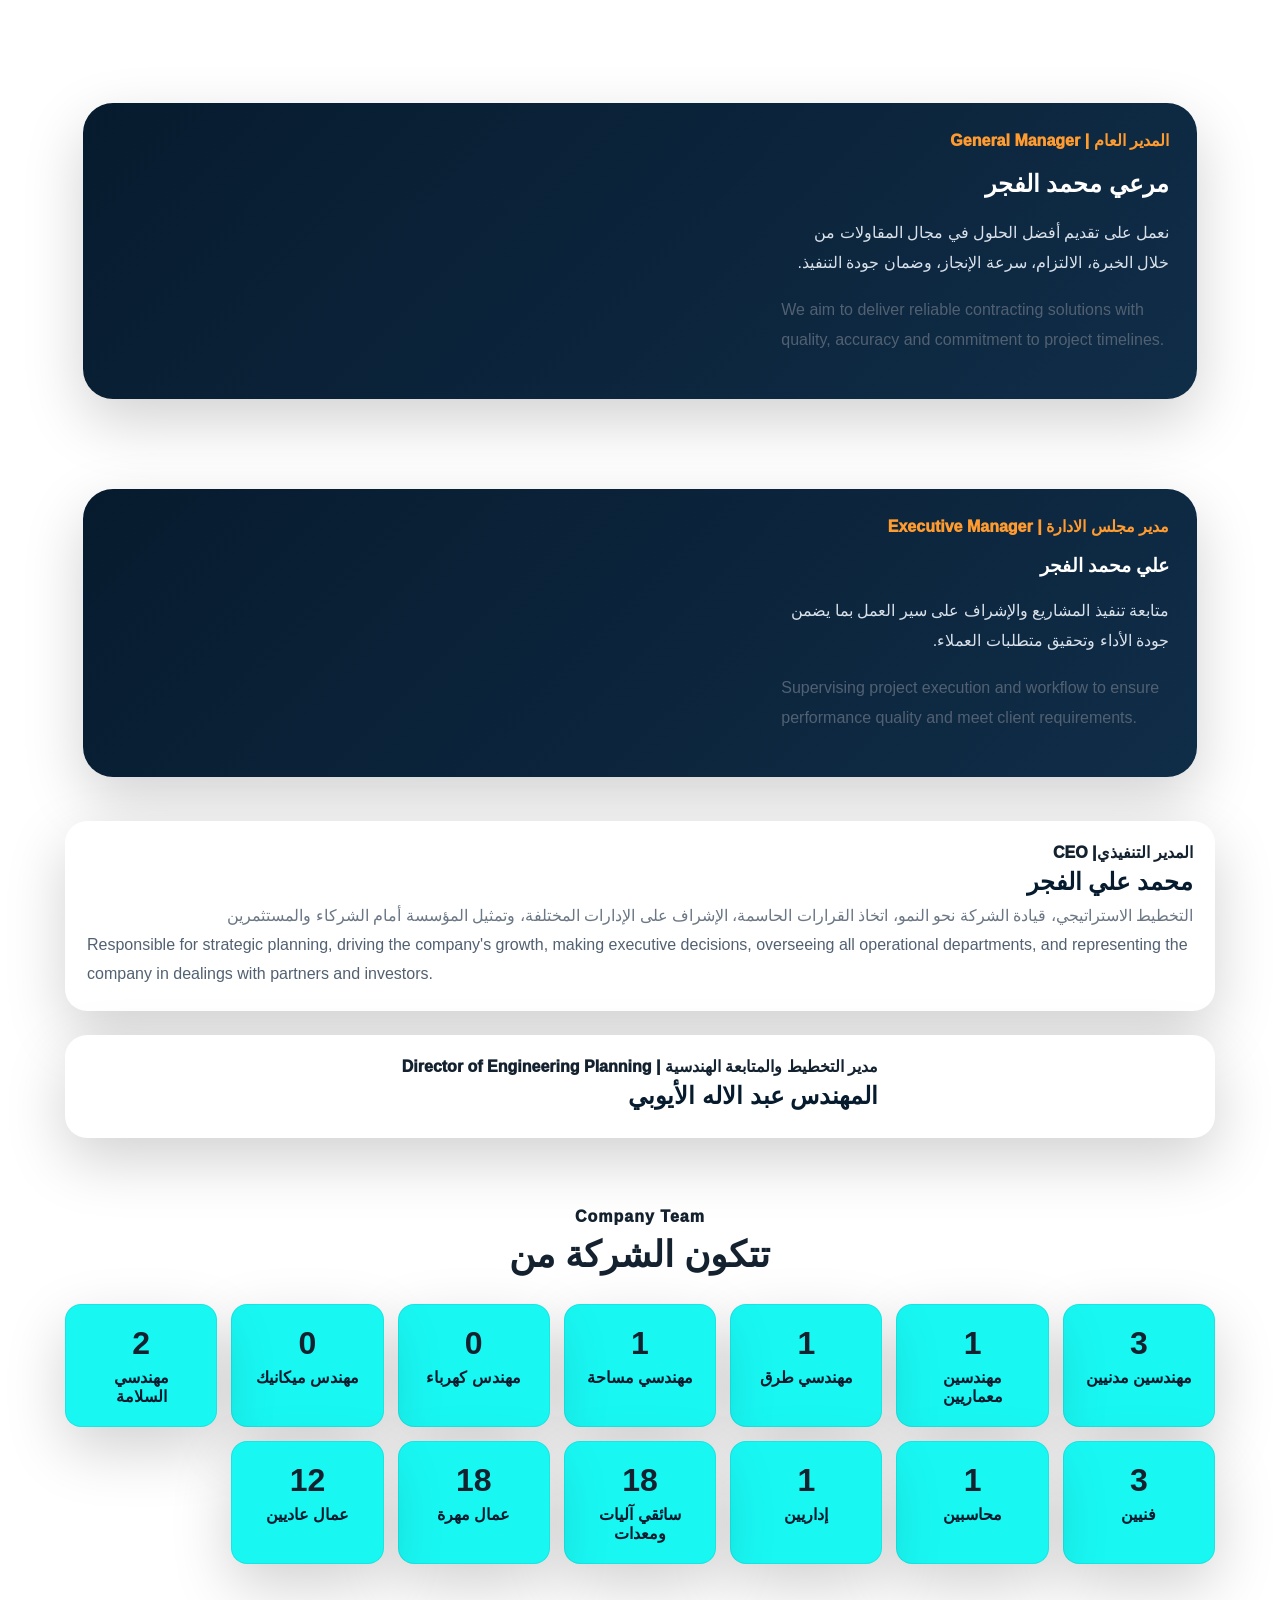
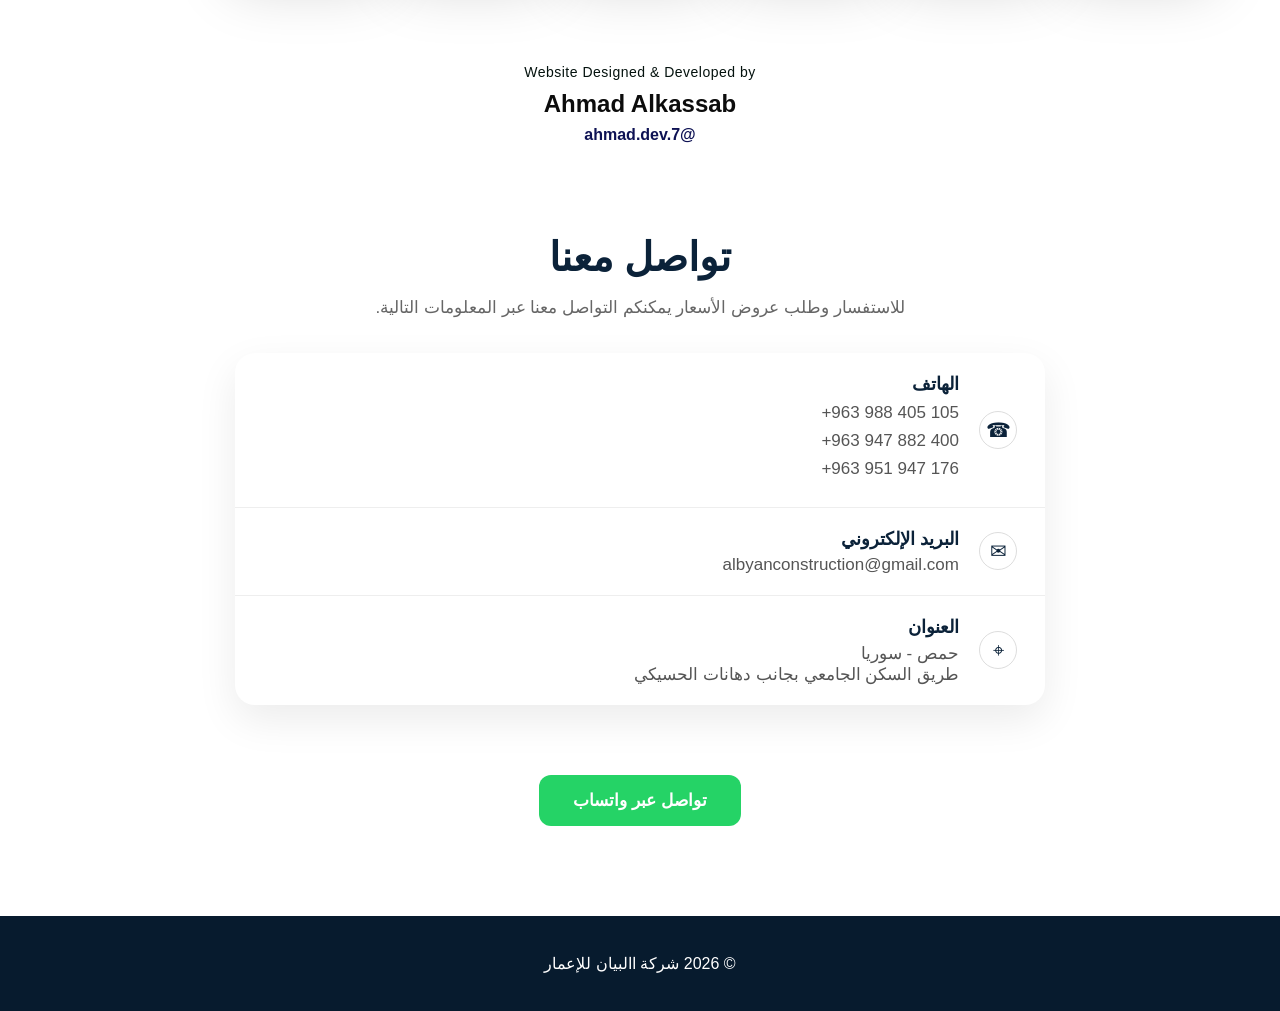
==== commit c86d7cd8: "Add files via upload" ====
--- a/index.html
+++ b/index.html
@@ -1,542 +1,566 @@
-<!doctype html>
-<html lang="ar" dir="rtl">
-<head>
-  <meta charset="utf-8" />
-  <meta name="viewport" content="width=device-width,initial-scale=1" />
-<title>شركة  البيان للإعمار | AL-Bayan</title>
-
-<meta name="description" content="شركة البيان للإعمار تقدم خدمات المقاولات العامة، تنفيذ مشاريع البنية التحتية، الطرق، الجسور، وشبكات المياه في سوريا بجودة وخبرة عالية.">
-
-<meta name="keywords" content="شركة البيان, مقاولات, طرق, جسور, بنية تحتية, سوريا">
-
-<meta name="author" content="شركة البيان للإعمار">
-
-<meta name="robots" content="index, follow">
-
-<meta property="og:title" content="شركةالبيان للإعمار">
-
-<meta property="og:description" content="تنفيذ مشاريع المقاولات العامة والبنية التحتية بجودة عالية وخبرة واسعة.">
-
-<meta property="og:type" content="website">
-
-<meta property="og:image" content="images/لوغو/logo.jpeg">
-
-<meta property="og:locale" content="ar_SY">
-  <link rel="stylesheet" href="style.css" />
-  <link rel="icon" type="image/jpeg" href="images/لوغو/logo.jpeg">
-  <link rel="preconnect" href="https://fonts.googleapis.com">
-<link rel="preconnect" href="https://fonts.gstatic.com" crossorigin>
-<link href="https://fonts.googleapis.com/css2?family=Noto+Nastaliq+Urdu:wght@400;700&display=swap" rel="stylesheet">
-<link rel="preload" as="image" href="images/خلفية/بيان.jpg">
-<link rel="preload" as="image" href="images/خلفية/ب.jpg">
-<body>
-
-<header class="top">
-  <div class="container nav">
-    <div class="brand">
-      <hd="images/لوغو/بيان.jpeg" alt="البيان Logo">
-      <div>
-        <h3>AL-Bayan</h3>
-        <p>شركةالبيان للإعمار</p>
-      </div>
-    </div>
-
-    <nav>
-      <a href="#about">من نحن</a>
-      <a href="#services">خدماتنا</a>
-      <a href="#equipment">آلياتنا</a>
-      <a href="#projects">مشاريعنا</a>
-      <a href="#contact">تواصل</a>
-    </nav>
-  </div>
-</header>
-
-<section class="hero">
-  <div class="overlay"></div>
-
-  <div class="container hero-content">
-<h1 id="typing-title">البيان</h1>
-<h2 class="hero-subtitle">للإعمار</h2>
-<p class="hero-en">Al Bayan Construction</p>
-    </p>
-
-    <div class="hero-en">
-       نبني بثقة، وننفذ بجودة عالية في مجالات المقاولات، الطرق،
-        البنية التحتية،
-      وأعمال النقل والآليات.
-      
-    </div>
-
-    <div class="hero-buttons">
-      <a href="#projects" class="btn main">عرض المشاريع</a>
-    </div>
-  </div>
-</section>
-
-<main>
-
-<section id="about" class="section container">
-  <div class="section-head">
-    <span>About Company</span>
-    <h2>من نحن</h2>
-  </div>
-
-  <div class="about-grid">
-    <div class="text-card">
-      <h3>رسالة تعريفية عن الشركة</h3>
-      <p>
-        ،شركة البيان للإعمار  اللتي تأسست منذ عام 1994,لأصحابها مرعي وعلي الفجر وهي من شركات القطاع الخاص
-        الشركة تقوم بتنفيذ مختلف المشاريع العمرانية والسكنية والطرقية ومشاريع
-       البنية التحتية والخدمات العامة.
-       يبلغ رأس مال الشركة(12.000.000.000)ل.س
-       تعتمد الشركة في عملها على خبرة كوادرها الفنية والهندسية المتخصصة
-        وتتبع أسلوب تنفيذ عالي الجودة في المشاريع السكنية، البنية التحتية،
-        الطرق، وكافة الأعمال التكميلية.
-        يعمل في الشركة عدد كبير من المهندسين والفنيين والعمال المهرة في اختصاص الهندسة المدنية والمعمارية في مجال السدود والطرق والصرف الصحي والكهرباء والميكانيك,
-        وهم مقسمون الى فرق عمل متحصصة وبمستويات مختلفة.
-        ولدى الشركة مايكفي من الأليات والمعدات الحديثة وورش العمل وكذلك الاقسام المتحصصة في مجال الدراسات والاستشارات الهندسية لتلبية احتياجات مختلف الزبائن وتنفيذ كافة اعمال المقاولات.
-      </p>
-
-      <p class="en">
-       ِAL-BAYAN Construction was established in 2007 by its founders, Mr. Marai and Mr. Ali Al-Fajr. The company operates within the private sector and specializes in executing a wide range of construction, residential, road, infrastructure, and public service projects.
-
-The company has a capital of SYP 12,000,000,000 and relies on the expertise of its highly qualified technical and engineering staff. Al-Bayan follows a quality-driven approach in delivering residential developments, infrastructure projects, road construction, and complementary engineering works.
-
-The company employs a large team of engineers, technicians, and skilled workers specialized in civil engineering, architecture, dams, roads, water and sewage systems, electrical works, and mechanical engineering. These professionals are organized into specialized teams capable of handling projects of various scales and complexities.
-
-AL-Bayan also owns a modern fleet of heavy machinery, equipment, workshops, and specialized departments dedicated to engineering studies and consultancy services, enabling the company to meet client requirements and successfully execute all types of contracting projects with efficiency and professionalism.
-      </p>
-    </div>
-
-    <div class="numbers">
-      <div><b>+30</b><span>سنة خبرة</span></div>
-      <div><b>+100</b><span>مشروع منفذ</span></div>
-      <div><b>+50</b><span>آلية ومعدة</span></div>
-    </div>
-  </div>
-</section>
-
-<section id="services" class="section container">
-  <div class="section-head">
-    <span>Our Services</span>
-    <h2>خدمات الشركة</h2>
-  </div>
-
-  <div class="services">
-    <div class="service">🏗️ <h3>المقاولات العامة</h3><p>تنفيذ المشاريع السكنية والإنشائية.</p></div>
-    <div class="service">🛣️ <h3>الطرق والبنية التحتية</h3><p>أعمال تعبيد، تزفيت، وصيانة الطرق.</p></div>
-    <div class="service">🚛 <h3>النقل والشحن</h3><p>نقل المواد والمعدات ضمن مواقع العمل.</p></div>
-    <div class="service">🚜 <h3>تأجير الآليات</h3><p>معدات وآليات ثقيلة للمشاريع المختلفة.</p></div>
-        <div class="service">🚜 <h3>   خطوط غاز ونفط</h3><p>تمديد خطوط غاز ونفط</p></div>
-
-  </div>
-</section>
-
-<section id="equipment" class="section container">
-  <div class="section-head">
-    <span>Machinery</span>
-    <h2>آليات ومعدات الشركة</h2>
-  </div>
-
-  <div class="equipment-grid">
-    <div class="equip"><img src="images/اليات/مجبل.jpeg"><h3>مجبل اسفلت عدد 1</h3></div>
-    <div class="equip"><img src="images//اليات/مجبل اسمنت.jpeg"><h3>مجبل اسمنت عدد 1</h3></div>
-    <div class="equip"><img src="images/اليات/مقلع.jpeg"><h3>كسارة حصويات  عدد 3</h3></div>
-    <div class="equip"><img src="images/اليات/بل.png "><h3>قشاطة عدد 1</h3></div>
-   <div class="equip"><img src="images/اليات/كليدر 2.jpeg"><h3>كريدر عدد 3</h3></div>
- <div class="equip"><img src="images/اليات/مدادة 2.jpg"><h3>مدادة زفت عدد 4</h3></div>
- <div class="equip"><img src="images/اليات/مداحل.jpeg"><h3>مداحل عدد 6</h3></div>
-<div class="equip"><img src="images/اليات/بلدوزر.jpeg"><h3>بلدوزر عدد 2</h3></div>
- <div class="equip"><img src="images/اليات/حفارة2.jpeg"><h3> حفارة عدد 8</h3></div>
- <div class="equip"><img src="images/اليات/تركس 2.jpeg"><h3>تركسات عدد 6</h3></div>
- <div class="equip"><img src="images/اليات/شاحنات 2.jpeg"><h3>شاحنات نقل عدد 9</h3></div>
-  <div class="equip"><img src="images/اليات/كازية.jpeg"><h3>محطة وقود عدد 2</h3></div>
-
-
-
-
-
-
-  </div>
-</section>
-
-<<section id="projects" class="section container">
-  <div class="section-head">
-    <span>Projects Gallery</span>
-    <h2>مشاريعنا</h2>
-  </div>
-
-  <div class="projects-grid">
-
-    <a href="project.html?id=1" class="project-card">
-      <div class="project-img">
-        <img src="images/مشاريع/pro 1/بناية.png">
-      </div>
-      <div class="project-info">
-        <span class="project-type">Residential Project</span>
-        <h3>مشروع انشاء مجمع سكني في دير عطية</h3>
-        <p>اضغط لعرض المشروع</p>
-      </div>
-    </a>
-
-    <a href="project.html?id=2" class="project-card">
-      <div class="project-img">
-        <img src="images/مشاريع/pro 2/ساحة 1.jpeg">
-      </div>
-      <div class="project-info">
-        <span class="project-type">Site Preparation</span>
-        <h3>مشروع انشاء ساحات للنفط العراقي في مصفاة حمص </h3>
-        <p>اضغط لعرض المشروع</p>
-      </div>
-    </a>
-
-    <a href="project.html?id=3" class="project-card">
-      <div class="project-img">
-        <img src="images/مشاريع/pro 3/كورنيش 1.jpeg">
-      </div>
-      <div class="project-info">
-        <span class="project-type">Road Works</span>
-        <h3>مشروع تزفيت طريق الكورنيش في طرطوس</h3>
-        <p>اضغط لعرض المشروع</p>
-      </div>
-    </a>
-
-    <a href="project.html?id=4" class="project-card">
-      <div class="project-img">
-        <img src="images/مشاريع/pro 4/حفرة2.png">
-      </div>
-      <div class="project-info">
-        <span class="project-type">General Contracting</span>
-        <h3>مشروع انشاء محطة نقل حصويات في شمسين</h3>
-        <p>اضغط لعرض المشروع</p>
-      </div>
-    </a>
-
-    <a href="project.html?id=5" class="project-card">
-      <div class="project-img">
-        <img src="images/مشاريع/pro 5/غاز 1.jpeg">
-      </div>
-      <div class="project-info">
-        <span class="project-type">Gas Pipeline</span>
-        <h3>مشروع تمديد خط الغاز في شاعر</h3>
-        <p>اضغط لعرض المشروع</p>
-      </div>
-    </a>
-
-    <a href="project.html?id=6" class="project-card">
-      <div class="project-img">
-        <img src="images/مشاريع/pro 6/نفط 1.jpeg">
-      </div>
-      <div class="project-info">
-        <span class="project-type">Oil Project</span>
-        <h3>مشروع انشاء ساحات للنفط العراقي في بانياس</h3>
-        <p>اضغط لعرض المشروع</p>
-      </div>
-    </a>
-
-    <a href="project.html?id=7" class="project-card">
-      <div class="project-img">
-        <img src="images/مشاريع/pro 7/مصياف 1.jpeg">
-      </div>
-      <div class="project-info">
-        <span class="project-type">Road Project</span>
-        <h3>مشروع تزفيت طريق مصياف</h3>
-        <p>اضغط لعرض المشروع</p>
-      </div>
-    </a>
-
-    <a href="project.html?id=8" class="project-card">
-      <div class="project-img">
-        <img src="images/مشاريع/pro 8/خط مي.png">
-      </div>
-      <div class="project-info">
-        <span class="project-type">Water Pipeline</span>
-        <h3>مشروع تمديد خط مياه</h3>
-        <p>اضغط لعرض المشروع</p>
-      </div>
-    </a>
-<a href="project.html?id=10" class="project-card">
-  <div class="project-img">
-    <img src="images/مشاريع/pro 10/زفت.png" alt="مشروع تزفيت طرق">
-  </div>
-  <div class="project-info">
-    <span class="project-type">أعمال تزفيت | Asphalt Works</span>
-           <h3> مشروع STG  </h3>
- <p>اضغط لعرض المشروع</p>
-  </div>
-
-</a>
-    <a href="project.html?id=9" class="project-card">
-      <div class="project-img">
-        <img src="images/مشاريع/pro 9/تدمر.png">
-      </div>
-      <div class="project-info">
-        <span class="project-type">Road Project</span>
-        <h3>مشروع تدمر</h3>
-        <p>اضغط لعرض المشروع</p>
-      </div>
-
-    </a>
-    <a href="project.html?id=11" class="project-card">
-  <div class="project-img">
-    <img src="images/مشاريع/pro 11/1.jpeg" alt="مشاريع متعددة في مناطق مختلفة">
-  </div>
-  <div class="project-info">
-    <span class="project-type">أعمال تزفيت | Asphalt Works</span>
-           <h3> مشاريع متعددة في مناطق مختلفة   </h3>
- <p>اضغط لعرض المشروع</p>
-  </div>
-</a>
-
-  </div>
-</section>
-<section class="other-projects">
-
-    <h2>مشاريع أخرى</h2>
-    <p>Other Completed Projects</p>
-
-    <div class="other-projects-grid">
-
-        <div class="other-card">
-            <h3>سور جامعة حمص الحكومية</h3>
-            <span>حمص</span>
-            <small>1996</small>
-        </div>
-
-        <div class="other-card">
-            <h3>طريق بلدة الشنية</h3>
-            <span>الشنية - حمص</span>
-            <small>1998</small>
-        </div>
-
-        <div class="other-card">
-            <h3>طريق الرستن</h3>
-            <span>الرستن - حمص</span>
-            <small>1998</small>
-        </div>
-
-        <div class="other-card">
-            <h3>مشروع ضابطة الجمارك</h3>
-            <span>دير الزور</span>
-        </div>
-
-        <div class="other-card">
-            <h3>مشروع ضابطة الجمارك</h3>
-            <span>تدمر</span>
-            <small>1995</small>
-        </div>
-
-        <div class="other-card">
-            <h3>سدود (سد وادي أبيض وسد أراك)</h3>
-            <span>سوريا</span>
-            <small>1999</small>
-        </div>
-
-        <div class="other-card">
-            <h3>طريق مدينة القصير</h3>
-            <span>القصير</span>
-            <small>1998</small>
-        </div>
-
-        <div class="other-card">
-            <h3>طريق بلدة الكشف</h3>
-            <span>صدد - حمص</span>
-            <small>2002</small>
-        </div>
-
-        <div class="other-card">
-            <h3>خزانات المياه</h3>
-            <span>حسياء الصناعية - حمص</span>
-            <small>2000 - 2001</small>
-        </div>
-
-        <div class="other-card">
-            <h3>طريق أم طيور</h3>
-            <span>البطمة - حمص</span>
-            <small>2005 - 2006</small>
-        </div>
-
-        <div class="other-card">
-            <h3>بناء مؤسسة الأعلاف</h3>
-            <span>كباجب - دير الزور</span>
-            <small>2003</small>
-        </div>
-
-       
-    </div>
-
-</section>
-
-<section class="manager-section container">
-  <div class="manager-card reveal">
-    <div>
-      <span>  المدير العام  | General Manager</span></span>
-      <h2>مرعي محمد الفجر</h2>
-      <p>
-        نعمل على تقديم أفضل الحلول في مجال المقاولات من خلال الخبرة،
-        الالتزام، سرعة الإنجاز، وضمان جودة التنفيذ.
-      </p>
-      <p class="en">
-        We aim to deliver reliable contracting solutions with quality,
-        accuracy and commitment to project timelines.
-      </p>
-    </div>
-  </div>
-</section>
-
-<section class="manager-section container">
-  <div class="manager-card reveal">
-  <div>
-    <span>مدير مجلس الادارة | Executive Manager</span>
-    <h3>علي محمد الفجر</h3>
-    <p>
-      متابعة تنفيذ المشاريع والإشراف على سير العمل بما يضمن جودة الأداء
-      وتحقيق متطلبات العملاء.
-    </p>
-    <p class="en">
-      Supervising project execution and workflow to ensure performance quality
-      and meet client requirements.
-    </p>
-
-    </div>
-  </div>
-</section>
-    <div class="executive-box container">
-
-  <div>
-    <span>المدير التنفيذي| CEO</span>
-    <h3> محمد علي الفجر</h3>
-    <p> 
-التخطيط الاستراتيجي، قيادة الشركة نحو النمو، اتخاذ القرارات الحاسمة، 
-الإشراف على الإدارات المختلفة، وتمثيل المؤسسة أمام الشركاء والمستثمرين
-    </p>
-<p class="en">
-
-  Responsible for strategic planning, driving the company's growth, making executive decisions, 
-  overseeing all operational departments,
-   and representing the company in dealings with partners and investors.
-    </p>
-  </div>
-</div>
- <div class="executive-box container">
-
-  <div>
-    <span>مدير التخطيط والمتابعة الهندسية | Director of Engineering Planning</span>
-    <h3> المهندس عبد الاله الأيوبي  </h3>
-    </p>
-  </div>
-</div>
-
-<section id="team" class="section container">
-  <div class="section-head">
-    <span>Company Team</span>
-    <h2>تتكون الشركة من</h2>
-  </div>
-
-  <div class="team-grid">
-    <div class="team-item"><b>5</b><span>مهندسين مدنيين</span></div>
-    <div class="team-item"><b>3</b><span>مهندسين معماريين</span></div>
-    <div class="team-item"><b>3</b><span>مهندسي طرق</span></div>
-    <div class="team-item"><b>2</b><span>مهندسي مساحة</span></div>
-    <div class="team-item"><b>1</b><span>مهندس كهرباء</span></div>
-    <div class="team-item"><b>1</b><span>مهندس ميكانيك</span></div>
-    <div class="team-item"><b>4</b><span>مهندسي السلامة  </span></div>
-    <div class="team-item"><b>5</b><span>فنيين</span></div>
-    <div class="team-item"><b>2</b><span>محاسبين</span></div>
-    <div class="team-item"><b>3</b><span>إداريين</span></div>
-    <div class="team-item"><b>30</b><span>سائقي آليات ومعدات</span></div>
-    <div class="team-item"><b>30</b><span>عمال مهرة</span></div>
-    <div class="team-item"><b>20</b><span>عمال عاديين</span></div>
-  </div>
-</section>
-
-
-</main>
-<div class="developer-credit">
-    <p>Website Designed & Developed by</p>
-
-    <h4>Ahmad Alkassab</h4>
-
-    <a href="https://instagram.com/ahmad.dev.7" target="_blank">
-        @ahmad.dev.7
-    </a>
-</div>
-<h2>تواصل معنا</h2>
-
-<p class="contact-sub">
-للاستفسار وطلب عروض الأسعار يمكنكم التواصل معنا عبر المعلومات التالية.
-</p>
-
-<div class="contact-list">
-
-    <div class="contact-row">
-        <span class="contact-icon">☎</span>
-
-        <div>
-            <h4>الهاتف</h4>
-
-            <a href="tel:+963988405105"
-   style="direction:ltr; unicode-bidi:isolate; display:inline-block;">
-+963 988 405 105
-</a>
-<a href="tel:+963947882400"
-   style="direction:ltr; unicode-bidi:isolate; display:inline-block;">
-+963 947 882 400
-</a>
-<a href="tel:+963951947176"
-   style="direction:ltr; unicode-bidi:isolate; display:inline-block;">
-   +963 951 947 176
-</a>
-
-
-        </div>
-
-    </div>
-<div class="contact-row">
-  <span class="contact-icon">✉</span>
-  <div>
-    <h4>البريد الإلكتروني</h4>
-    <a href="mailto:albyanconstruction@gmail.com">
-     albyanconstruction@gmail.com
-    </a>
-  </div>
-</div>
-
-    <div class="contact-row">
-
-        <span class="contact-icon">⌖</span>
-
-        <div>
-
-            <h4>العنوان</h4>
-
-            <p>
-                حمص - سوريا<br>
-                طريق السكن الجامعي بجانب دهانات الحسيكي
-            </p>
-
-        </div>
-
-    </div>
-
-</div>
-
-<div style="text-align:center;margin-top:35px;">
-
-<button
-class="whatsapp-clean"
-onclick="window.open('https://wa.me/963994457082','_blank')">
-
-تواصل عبر واتساب
-
-</button>
-
-</div>
-
-<footer class="footer">
-  <p>© <span id="year"></span>  شركة االبيان للإعمار</p>
-</footer>
-<script src="projects.js"></script>
-<script src="app.js"></script>
-</body>
+<!doctype html>
+<html lang="ar" dir="rtl">
+<head>
+  <meta charset="utf-8" />
+  <meta name="viewport" content="width=device-width,initial-scale=1" />
+<title>شركة  البيان للإعمار | AL-Bayan</title>
+
+<meta name="description" content="شركة البيان للإعمار تقدم خدمات المقاولات العامة، تنفيذ مشاريع البنية التحتية، الطرق، الجسور، وشبكات المياه في سوريا بجودة وخبرة عالية.">
+
+<meta name="keywords" content="شركة البيان, مقاولات, طرق, جسور, بنية تحتية, سوريا">
+
+<meta name="author" content="شركة البيان للإعمار">
+
+<meta name="robots" content="index, follow">
+
+<meta property="og:title" content="شركةالبيان للإعمار">
+
+<meta property="og:description" content="تنفيذ مشاريع المقاولات العامة والبنية التحتية بجودة عالية وخبرة واسعة.">
+
+<meta property="og:type" content="website">
+
+<meta property="og:image" content="images/لوغو/logo.jpeg">
+
+<meta property="og:locale" content="ar_SY">
+  <link rel="stylesheet" href="style.css" />
+  <link rel="icon" type="image/jpeg" href="images/لوغو/logo.jpeg">
+  <link rel="preconnect" href="https://fonts.googleapis.com">
+<link rel="preconnect" href="https://fonts.gstatic.com" crossorigin>
+<link href="https://fonts.googleapis.com/css2?family=Noto+Nastaliq+Urdu:wght@400;700&display=swap" rel="stylesheet">
+<link rel="preload" as="image" href="images/خلفية/بيان.jpg">
+<link rel="preload" as="image" href="images/خلفية/ب.jpg">
+<body>
+
+<header class="top">
+  <div class="container nav">
+   <div class="mobile-nav">
+  <button
+    class="menu-toggle"
+    id="menuToggle"
+    type="button"
+    aria-label="فتح القائمة"
+  >
+    ☰
+  </button>
+
+  <div class="mobile-dropdown" id="mobileDropdown">
+    <a href="#about">من نحن</a>
+    <a href="#projects">مشاريعنا</a>
+    <a href="#contact">تواصل معنا</a>
+  </div>
+</div>
+    
+    <div class="brand">
+      <hd="images/لوغو/بيان.jpeg" alt="البيان Logo">
+      <div>
+        <h3>AL-Bayan</h3>
+        <p>شركةالبيان للإعمار</p>
+      </div>
+    </div>
+
+    <nav>
+      <a href="#about">من نحن</a>
+      <a href="#services">خدماتنا</a>
+      <a href="#equipment">آلياتنا</a>
+      <a href="#projects">مشاريعنا</a>
+      <a href="#contact">تواصل</a>
+    </nav>
+  </div>
+</header>
+
+<section class="hero">
+  <div class="overlay"></div>
+
+  <div class="container hero-content">
+<h1 id="typing-title">البيان</h1>
+<h2 class="hero-subtitle">للإعمار</h2>
+<p class="hero-en">Al Bayan Construction</p>
+    </p>
+
+    <div class="hero-en">
+       نبني بثقة، وننفذ بجودة عالية في مجالات المقاولات، الطرق،
+        البنية التحتية،
+      وأعمال النقل والآليات.
+      
+    </div>
+
+    <div class="hero-buttons">
+      <a href="#projects" class="btn main">عرض المشاريع</a>
+    </div>
+  </div>
+</section>
+
+<main>
+
+<section id="about" class="section container">
+  <div class="section-head">
+    <span>About Company</span>
+    <h2>من نحن</h2>
+  </div>
+
+  <div class="about-grid">
+    <div class="text-card">
+      <h3>رسالة تعريفية عن الشركة</h3>
+      <p class="about-highlight">
+        شركة البيان لأصحابها مرعي وعلي الفجر ذات تصنيف ممتاز للطرق والجسور في الجمهورية العربية السورية
+      
+    
+         اللتي تأسست منذ عام 1994 وهي من شركات القطاع الخاص
+       . الشركة تقوم بتنفيذ مختلف المشاريع العمرانية والسكنية والطرقية ومشاريع
+      
+     البنية التحتية والخدمات العامة.
+       $( 000.000 3)
+     يبلغ رأس مال الشركة,
+       تعتمد الشركة في عملها على خبرة كوادرها الفنية والهندسية المتخصصة
+        وتتبع أسلوب تنفيذ عالي الجودة في المشاريع السكنية، البنية التحتية،
+        الطرق، وكافة الأعمال التكميلية.
+        يعمل في الشركة عدد كبير من المهندسين والفنيين والعمال المهرة في اختصاص الهندسة المدنية والمعمارية في مجال السدود والطرق والصرف الصحي والكهرباء والميكانيك,
+        وهم مقسمون الى فرق عمل متحصصة وبمستويات مختلفة.
+        ولدى الشركة مايكفي من الأليات والمعدات الحديثة وورش العمل وكذلك الاقسام المتحصصة في مجال الدراسات والاستشارات الهندسية لتلبية احتياجات مختلف الزبائن وتنفيذ كافة اعمال المقاولات.
+      </p>
+
+      <p class="en">
+       ِAL-BAYAN Construction was established in 2007 by its founders, Mr. Marai and Mr. Ali Al-Fajr. The company operates within the private sector and specializes in executing a wide range of construction, residential, road, infrastructure, and public service projects.
+
+The company has a capital of SYP 12,000,000,000 and relies on the expertise of its highly qualified technical and engineering staff. Al-Bayan follows a quality-driven approach in delivering residential developments, infrastructure projects, road construction, and complementary engineering works.
+
+The company employs a large team of engineers, technicians, and skilled workers specialized in civil engineering, architecture, dams, roads, water and sewage systems, electrical works, and mechanical engineering. These professionals are organized into specialized teams capable of handling projects of various scales and complexities.
+
+AL-Bayan also owns a modern fleet of heavy machinery, equipment, workshops, and specialized departments dedicated to engineering studies and consultancy services, enabling the company to meet client requirements and successfully execute all types of contracting projects with efficiency and professionalism.
+      </p>
+    </div>
+
+    <div class="numbers">
+      <div><b>+30</b><span>سنة خبرة</span></div>
+      <div><b>+100</b><span>مشروع منفذ</span></div>
+      <div><b>+50</b><span>آلية ومعدة</span></div>
+    </div>
+  </div>
+</section>
+
+<section id="services" class="section container">
+  <div class="section-head">
+    <span>Our Services</span>
+    <h2>خدمات الشركة</h2>
+  </div>
+
+  <div class="services">
+    <div class="service">🏗️ <h3>المقاولات العامة</h3><p>تنفيذ المشاريع السكنية والإنشائية.</p></div>
+    <div class="service">🛣️ <h3>الطرق والبنية التحتية</h3><p>أعمال تعبيد، تزفيت، وصيانة الطرق.</p></div>
+    <div class="service">🚛 <h3>النقل والشحن</h3><p>نقل المواد والمعدات ضمن مواقع العمل.</p></div>
+    <div class="service">🚜 <h3>تأجير الآليات</h3><p>معدات وآليات ثقيلة للمشاريع المختلفة.</p></div>
+        <div class="service">🚜 <h3>   خطوط غاز ونفط</h3><p>تمديد خطوط غاز ونفط</p></div>
+
+  </div>
+</section>
+
+<section id="equipment" class="section container">
+  <div class="section-head">
+    <span>Machinery</span>
+    <h2>آليات ومعدات الشركة</h2>
+  </div>
+
+  <div class="equipment-grid">
+    <div class="equip"><img src="images/اليات/مجبل.jpeg"><h3>مجبل اسفلت عدد 1</h3></div>
+    <div class="equip"><img src="images//اليات/مجبل اسمنت.jpeg"><h3>مجبل اسمنت عدد 1</h3></div>
+    <div class="equip"><img src="images/اليات/مقلع.jpeg"><h3>كسارة حصويات  عدد 3</h3></div>
+    <div class="equip"><img src="images/اليات/بل.png "><h3>قشاطة عدد 1</h3></div>
+   <div class="equip"><img src="images/اليات/كليدر 2.jpeg"><h3>كريدر عدد 3</h3></div>
+ <div class="equip"><img src="images/اليات/مدادة 2.jpg"><h3>مدادة زفت عدد 4</h3></div>
+ <div class="equip"><img src="images/اليات/مداحل.jpeg"><h3>مداحل عدد 6</h3></div>
+<div class="equip"><img src="images/اليات/بلدوزر.jpeg"><h3>بلدوزر عدد 2</h3></div>
+ <div class="equip"><img src="images/اليات/حفارة2.jpeg"><h3> حفارة عدد 8</h3></div>
+ <div class="equip"><img src="images/اليات/تركس 2.jpeg"><h3>تركسات عدد 6</h3></div>
+ <div class="equip"><img src="images/اليات/شاحنات 2.jpeg"><h3>شاحنات نقل عدد 9</h3></div>
+  <div class="equip"><img src="images/اليات/كازية.jpeg"><h3>محطة وقود عدد 2</h3></div>
+
+
+
+
+
+
+  </div>
+</section>
+
+<<section id="projects" class="section container">
+  <div class="section-head">
+    <span>Projects Gallery</span>
+    <h2>مشاريعنا</h2>
+  </div>
+
+  <div class="projects-grid">
+
+    <a href="project.html?id=1" class="project-card">
+      <div class="project-img">
+        <img src="images/مشاريع/pro 1/بناية.png">
+      </div>
+      <div class="project-info">
+        <span class="project-type">Residential Project</span>
+        <h3>مشروع انشاء مجمع سكني في دير عطية</h3>
+        <p>اضغط لعرض المشروع</p>
+      </div>
+    </a>
+
+    <a href="project.html?id=2" class="project-card">
+      <div class="project-img">
+        <img src="images/مشاريع/pro 2/ساحة 1.jpeg">
+      </div>
+      <div class="project-info">
+        <span class="project-type">Site Preparation</span>
+        <h3>مشروع انشاء ساحات للنفط العراقي في مصفاة حمص </h3>
+        <p>اضغط لعرض المشروع</p>
+      </div>
+    </a>
+
+    <a href="project.html?id=3" class="project-card">
+      <div class="project-img">
+        <img src="images/مشاريع/pro 3/كورنيش 1.jpeg">
+      </div>
+      <div class="project-info">
+        <span class="project-type">Road Works</span>
+        <h3>مشروع تزفيت طريق الكورنيش في طرطوس</h3>
+        <p>اضغط لعرض المشروع</p>
+      </div>
+    </a>
+
+    <a href="project.html?id=4" class="project-card">
+      <div class="project-img">
+        <img src="images/مشاريع/pro 4/حفرة2.png">
+      </div>
+      <div class="project-info">
+        <span class="project-type">General Contracting</span>
+        <h3>مشروع انشاء محطة نقل حصويات في شمسين</h3>
+        <p>اضغط لعرض المشروع</p>
+      </div>
+    </a>
+
+    <a href="project.html?id=5" class="project-card">
+      <div class="project-img">
+        <img src="images/مشاريع/pro 5/غاز 1.jpeg">
+      </div>
+      <div class="project-info">
+        <span class="project-type">Gas Pipeline</span>
+        <h3>مشروع تمديد خط الغاز في شاعر</h3>
+        <p>اضغط لعرض المشروع</p>
+      </div>
+    </a>
+
+    <a href="project.html?id=6" class="project-card">
+      <div class="project-img">
+        <img src="images/مشاريع/pro 6/نفط 1.jpeg">
+      </div>
+      <div class="project-info">
+        <span class="project-type">Oil Project</span>
+        <h3>مشروع انشاء ساحات للنفط العراقي في بانياس</h3>
+        <p>اضغط لعرض المشروع</p>
+      </div>
+    </a>
+
+    <a href="project.html?id=7" class="project-card">
+      <div class="project-img">
+        <img src="images/مشاريع/pro 7/مصياف 1.jpeg">
+      </div>
+      <div class="project-info">
+        <span class="project-type">Road Project</span>
+        <h3>مشروع تزفيت طريق مصياف</h3>
+        <p>اضغط لعرض المشروع</p>
+      </div>
+    </a>
+
+    <a href="project.html?id=8" class="project-card">
+      <div class="project-img">
+        <img src="images/مشاريع/pro 8/خط مي.png">
+      </div>
+      <div class="project-info">
+        <span class="project-type">Water Pipeline</span>
+        <h3>مشروع تمديد خط مياه</h3>
+        <p>اضغط لعرض المشروع</p>
+      </div>
+    </a>
+<a href="project.html?id=10" class="project-card">
+  <div class="project-img">
+    <img src="images/مشاريع/pro 10/زفت.png" alt="مشروع تزفيت طرق">
+  </div>
+  <div class="project-info">
+    <span class="project-type">أعمال تزفيت | Asphalt Works</span>
+           <h3> مشروع STG  </h3>
+ <p>اضغط لعرض المشروع</p>
+  </div>
+
+</a>
+    <a href="project.html?id=9" class="project-card">
+      <div class="project-img">
+        <img src="images/مشاريع/pro 9/تدمر.png">
+      </div>
+      <div class="project-info">
+        <span class="project-type">Road Project</span>
+        <h3>مشروع تدمر</h3>
+        <p>اضغط لعرض المشروع</p>
+      </div>
+
+    </a>
+    <a href="project.html?id=11" class="project-card">
+  <div class="project-img">
+    <img src="images/مشاريع/pro 11/1.jpeg" alt="مشاريع متعددة في مناطق مختلفة">
+  </div>
+  <div class="project-info">
+    <span class="project-type">أعمال تزفيت | Asphalt Works</span>
+           <h3> مشاريع متعددة في مناطق مختلفة   </h3>
+ <p>اضغط لعرض المشروع</p>
+  </div>
+</a>
+
+  </div>
+</section>
+<section class="other-projects">
+
+    <h2>مشاريع أخرى</h2>
+    <p>Other Completed Projects</p>
+
+    <div class="other-projects-grid">
+
+        <div class="other-card">
+            <h3>سور جامعة حمص الحكومية</h3>
+            <span>حمص</span>
+            <small>1996</small>
+        </div>
+
+        <div class="other-card">
+            <h3>طريق بلدة الشنية</h3>
+            <span>الشنية - حمص</span>
+            <small>1998</small>
+        </div>
+
+        <div class="other-card">
+            <h3>طريق الرستن</h3>
+            <span>الرستن - حمص</span>
+            <small>1998</small>
+        </div>
+
+        <div class="other-card">
+            <h3>مشروع ضابطة الجمارك</h3>
+            <span>دير الزور</span>
+        </div>
+
+        <div class="other-card">
+            <h3>مشروع ضابطة الجمارك</h3>
+            <span>تدمر</span>
+            <small>1995</small>
+        </div>
+
+        <div class="other-card">
+            <h3>سدود (سد وادي أبيض وسد أراك)</h3>
+            <span>سوريا</span>
+            <small>1999</small>
+        </div>
+
+        <div class="other-card">
+            <h3>طريق مدينة القصير</h3>
+            <span>القصير</span>
+            <small>1998</small>
+        </div>
+
+        <div class="other-card">
+            <h3>طريق بلدة الكشف</h3>
+            <span>صدد - حمص</span>
+            <small>2002</small>
+        </div>
+
+        <div class="other-card">
+            <h3>خزانات المياه</h3>
+            <span>حسياء الصناعية - حمص</span>
+            <small>2000 - 2001</small>
+        </div>
+
+        <div class="other-card">
+            <h3>طريق أم طيور</h3>
+            <span>البطمة - حمص</span>
+            <small>2005 - 2006</small>
+        </div>
+
+        <div class="other-card">
+            <h3>بناء مؤسسة الأعلاف</h3>
+            <span>كباجب - دير الزور</span>
+            <small>2003</small>
+        </div>
+
+       
+    </div>
+
+</section>
+
+<section class="manager-section container">
+  <div class="manager-card reveal">
+    <div>
+      <span>  المدير العام  | General Manager</span></span>
+      <h2>مرعي محمد الفجر</h2>
+      <p>
+        نعمل على تقديم أفضل الحلول في مجال المقاولات من خلال الخبرة،
+        الالتزام، سرعة الإنجاز، وضمان جودة التنفيذ.
+      </p>
+      <p class="en">
+        We aim to deliver reliable contracting solutions with quality,
+        accuracy and commitment to project timelines.
+      </p>
+    </div>
+  </div>
+</section>
+
+<section class="manager-section container">
+  <div class="manager-card reveal">
+  <div>
+    <span>مدير مجلس الادارة | Executive Manager</span>
+    <h3>علي محمد الفجر</h3>
+    <p>
+      متابعة تنفيذ المشاريع والإشراف على سير العمل بما يضمن جودة الأداء
+      وتحقيق متطلبات العملاء.
+    </p>
+    <p class="en">
+      Supervising project execution and workflow to ensure performance quality
+      and meet client requirements.
+    </p>
+
+    </div>
+  </div>
+</section>
+    <div class="executive-box container">
+
+  <div>
+    <span>المدير التنفيذي| CEO</span>
+    <h3> محمد علي الفجر</h3>
+    <p> 
+التخطيط الاستراتيجي، قيادة الشركة نحو النمو، اتخاذ القرارات الحاسمة، 
+الإشراف على الإدارات المختلفة، وتمثيل المؤسسة أمام الشركاء والمستثمرين
+    </p>
+<p class="en">
+
+  Responsible for strategic planning, driving the company's growth, making executive decisions, 
+  overseeing all operational departments,
+   and representing the company in dealings with partners and investors.
+    </p>
+  </div>
+</div>
+ <div class="executive-box container">
+
+  <div>
+    <span>مدير التخطيط والمتابعة الهندسية | Director of Engineering Planning</span>
+    <h3> المهندس عبد الاله الأيوبي  </h3>
+    </p>
+  </div>
+</div>
+
+<section id="team" class="section container">
+  <div class="section-head">
+    <span>Company Team</span>
+    <h2>تتكون الشركة من</h2>
+  </div>
+
+  <div class="team-grid">
+    <div class="team-item"><b>5</b><span>مهندسين مدنيين</span></div>
+    <div class="team-item"><b>3</b><span>مهندسين معماريين</span></div>
+    <div class="team-item"><b>3</b><span>مهندسي طرق</span></div>
+    <div class="team-item"><b>2</b><span>مهندسي مساحة</span></div>
+    <div class="team-item"><b>1</b><span>مهندس كهرباء</span></div>
+    <div class="team-item"><b>1</b><span>مهندس ميكانيك</span></div>
+    <div class="team-item"><b>4</b><span>مهندسي السلامة  </span></div>
+    <div class="team-item"><b>5</b><span>فنيين</span></div>
+    <div class="team-item"><b>2</b><span>محاسبين</span></div>
+    <div class="team-item"><b>3</b><span>إداريين</span></div>
+    <div class="team-item"><b>30</b><span>سائقي آليات ومعدات</span></div>
+    <div class="team-item"><b>30</b><span>عمال مهرة</span></div>
+    <div class="team-item"><b>20</b><span>عمال عاديين</span></div>
+  </div>
+</section>
+
+
+</main>
+<div class="developer-credit">
+    <p>Website Designed & Developed by</p>
+
+    <h4>Ahmad Alkassab</h4>
+
+    <a href="https://instagram.com/ahmad.dev.7" target="_blank">
+        @ahmad.dev.7
+    </a>
+</div>
+<section id="contact" class="contact-section container">
+<h2>تواصل معنا</h2>
+
+<p class="contact-sub">
+للاستفسار وطلب عروض الأسعار يمكنكم التواصل معنا عبر المعلومات التالية.
+</p>
+
+<div class="contact-list">
+
+    <div class="contact-row">
+        <span class="contact-icon">☎</span>
+
+        <div>
+            <h4>الهاتف</h4>
+
+            <a href="tel:+963988405105"
+   style="direction:ltr; unicode-bidi:isolate; display:inline-block;">
++963 988 405 105
+</a>
+<a href="tel:+963947882400"
+   style="direction:ltr; unicode-bidi:isolate; display:inline-block;">
++963 947 882 400
+</a>
+<a href="tel:+963951947176"
+   style="direction:ltr; unicode-bidi:isolate; display:inline-block;">
+   +963 951 947 176
+</a>
+
+
+        </div>
+
+    </div>
+<div class="contact-row">
+  <span class="contact-icon">✉</span>
+  <div>
+    <h4>البريد الإلكتروني</h4>
+    <a href="mailto:albyanconstruction@gmail.com">
+     albyanconstruction@gmail.com
+    </a>
+  </div>
+</div>
+
+    <div class="contact-row">
+
+        <span class="contact-icon">⌖</span>
+
+        <div>
+
+            <h4>العنوان</h4>
+
+            <p>
+                حمص - سوريا<br>
+                طريق السكن الجامعي بجانب دهانات الحسيكي
+            </p>
+
+        </div>
+
+    </div>
+
+</div>
+
+<div style="text-align:center;margin-top:35px;">
+
+<button
+class="whatsapp-clean"
+onclick="window.open('https://wa.me/963994457082','_blank')">
+
+تواصل عبر واتساب
+
+</button>
+
+</div>
+</section>
+
+<footer class="footer">
+  <p>© <span id="year"></span>  شركة االبيان للإعمار</p>
+</footer>
+<script src="projects.js"></script>
+<script src="app.js"></script>
+</body>
 </html>
--- a/style.css
+++ b/style.css
@@ -1,1622 +1,1843 @@
-:root{
-  --navy:#071b2e;
-  --orange:-+-+#ff6a00;
-  --orange2:#ff9b2f;
-  --gray:#eef1f3;
-  --text:#142230;
-  --muted:#6b7785;
-  --white:#ffffff;
-  --shadow:0 22px 60px rgba(0,0,0,.18);
-}
-
-*{box-sizing:border-box}
-
-html{scroll-behavior:smooth}
-
-body{
-  margin:0;
-font-family:'IBM Plex Sans Arabic', sans-serif;
-  color:var(--text);
-  background:
-    linear-gradient(rgba(255,255,255,.88), rgba(255,255,255,.92)),
-    url("images/hero/quarry-bg.jpg");
-  background-size:cover;
-  background-attachment:fixed;
-  background-position:center;
-}
-
-.container{
-  max-width:1150px;
-  margin:auto;
-  padding:0 18px;
-}
-
-.top{
-  position:sticky;
-  top:0;
-  z-index:50;
-  background:rgba(7,27,46,.92);
-  backdrop-filter:blur(12px);
-  border-bottom:3px solid var(--orange);
-}
-
-.nav{
-  height:78px;
-  display:flex;
-  align-items:center;
-  justify-content:space-between;
-  gap:18px;
-}
-
-.brand{
-  display:flex;
-  align-items:center;
-  gap:12px;
-  color:white;
-}
-
-.brand img{
-
-width:70px;
-
-height:70px;
-
-object-fit:contain;
-
-}
-
-
-.brand h3{
-  margin:0;
-  font-size:24px;
-  letter-spacing:1px;
-}
-
-.brand p{
-  margin:2px 0 0;
-  font-size:12px;
-  color:#d7dee6;
-}
-
-nav{
-  display:none;
-  gap:18px;
-}
-
-nav a{
-  color:white;
-  text-decoration:none;
-  font-weight:800;
-  font-size:14px;
-}
-
-.hero{
-  min-height:680px;
-  position:relative;
-  display:grid;
-  align-items:center;
-  background:
-    linear-gradient(rgba(7,27,46,.74), rgba(7,27,46,.62)),
-    url("images/خلفية/البيان.png");
-  background-size:cover;
-  background-position:center;
-  color:white;
-}
-
-.hero-content{
-  position:relative;
-  z-index:2;
-  text-align:center;
-}
-
-.hero h1{
-  font-size:clamp(38px,7vw,78px);
-  margin:0 0 18px;
-  font-weight:1000;
-  color:white;
-}
-
-.hero p{
-  max-width:850px;
-  margin:0 auto;
-  line-height:1.9;
-  font-size:19px;
-}
-
-.hero-en{
-  margin:18px auto 0;
-  max-width:760px;
-  color:#d8e1ea;
-  line-height:1.7;
-}
-
-.hero-buttons{
-  margin-top:28px;
-  display:flex;
-  justify-content:center;
-  gap:14px;
-  flex-wrap:wrap;
-}
-
-.btn{
-  text-decoration:none;
-  border-radius:12px;
-  padding:14px 22px;
-  font-weight:1000;
-}
-
-.btn.main{
-  background:linear-gradient(135deg,var(--orange),var(--orange2));
-  color:white;
-}
-
-.btn.outline{
-  border:1px solid rgba(255,255,255,.45);
-  color:white;
-}
-
-.section{
-  padding:70px 0 20px;
-}
-
-.section-head{
-  text-align:center;
-  margin-bottom:28px;
-}
-
-.section-head span{
-  color:var(--orange);
-  font-weight:1000;
-  letter-spacing:1px;
-}
-
-.section-head h2{
-  margin:8px 0 0;
-  font-size:36px;
-}
-
-.about-grid{
-  display:grid;
-  grid-template-columns:1fr;
-  gap:20px;
-}
-
-.text-card{
-  background:white;
-  padding:28px;
-  border-radius:24px;
-  box-shadow:var(--shadow);
-}
-
-.text-card h3{
-  margin-top:0;
-  color:var(--navy);
-}
-
-.text-card p{
-  line-height:1.9;
-  color:var(--muted);
-}
-
-.en{
-  direction:ltr;
-  text-align:left;
-  color:#526171 !important;
-}
-
-.numbers{
-  display:grid;
-  grid-template-columns:1fr;
-  gap:14px;
-}
-
-.numbers div{
-  background:var(--navy);
-  color:white;
-  border-radius:22px;
-  padding:26px;
-  text-align:center;
-  box-shadow:var(--shadow);
-}
-
-.numbers b{
-  display:block;
-  color:var(--orange2);
-  font-size:42px;
-}
-
-.services,
-.equipment-grid,
-.projects-grid{
-  display:grid;
-  grid-template-columns:1fr;
-  gap:18px;
-}
-
-.service,
-.equip,
-.projects-grid article{
-  background:white;
-  border-radius:24px;
-  box-shadow:var(--shadow);
-  overflow:hidden;
-}
-
-.service{
-
-transition:.35s;
-
-}
-
-.service:hover{
-
-transform:translateY(-8px);
-
-}
-
-.service h3,
-.equip h3,
-.projects-grid h3{
-  color:var(--navy);
-}
-
-.service p,
-.projects-grid p{
-  color:var(--muted);
-  line-height:1.7;
-}
-
-.equip img{
-    width:100%;
-    aspect-ratio:16/10;
-    object-fit:contain;
-}
-
-.equip h3{
-  padding:16px;
-  margin:0;
-}
-
-.projects-grid article div{
-  padding:18px;
-}
-
-.manager-section{
-  padding:70px 18px 20px;
-}
-
-.manager-card{
-  display:grid;
-  grid-template-columns:1fr;
-  gap:24px;
-  background:linear-gradient(135deg,var(--navy),#102d48);
-  color:white;
-  border-radius:30px;
-  padding:28px;
-  box-shadow:var(--shadow);
-  overflow:hidden;
-  opacity:0;
-  transform:translateX(70px);
-  transition:1s ease;
-}
-
-.manager-card.show{
-  opacity:1;
-  transform:translateX(0);
-}
-
-.manager-card img{
-  width:100%;
-  max-height:380px;
-  object-fit:cover;
-  border-radius:24px;
-}
-
-.manager-card span{
-  color:var(--orange2);
-  font-weight:1000;
-}
-
-.manager-card p{
-  line-height:1.9;
-  color:#d8e1ea;
-}
-
-.gallery{
-  display:grid;
-  grid-template-columns:1fr;
-  gap:14px;
-}
-
-.gallery img{
-  width:100%;
-  height:260px;
-  object-fit:cover;
-  border-radius:22px;
-  box-shadow:var(--shadow);
-}
-
-.contact{
-  padding:70px 18px;
-}
-
-.contact-box{
-  text-align:center;
-  background:linear-gradient(135deg,var(--orange),var(--orange2));
-  color:white;
-  border-radius:30px;
-  padding:36px 18px;
-  box-shadow:var(--shadow);
-}
-
-.contact-box h2{
-  font-size:36px;
-  margin:0;
-}
-
-.contact-box button{
-  margin-top:18px;
-  border:0;
-  border-radius:14px;
-  padding:14px 24px;
-  background:var(--navy);
-  color:white;
-  font-weight:1000;
-  cursor:pointer;
-}
-
-.footer{
-  background:var(--navy);
-  color:white;
-  text-align:center;
-  padding:22px;
-}
-
-@media(min-width:850px){
-  nav{display:flex}
-  .about-grid{grid-template-columns:1.4fr .6fr}
-  .numbers{grid-template-columns:1fr}
-  .services{grid-template-columns:repeat(4,1fr)}
-  .equipment-grid{grid-template-columns:repeat(4,1fr)}
-  .projects-grid{grid-template-columns:repeat(3,1fr)}
-  .gallery{grid-template-columns:repeat(4,1fr)}
-  .manager-card{grid-template-columns:.75fr 1.25fr; align-items:center}
-}
-@media (max-width:768px){
-
-.hero{
-  background:
-  linear-gradient(rgba(7,27,46,.74), rgba(7,27,46,.62)),
-  url("images//خلفية/بن.png");
-
-  background-size:cover;
-  background-position:center;
-}
-
-}
-@media (max-width: 849px){
-
-  .services{
-    display: flex !important;
-    flex-direction: row !important;
-    flex-wrap: nowrap !important;
-
-    overflow-x: auto !important;
-    overflow-y: hidden !important;
-
-    gap: 16px !important;
-    padding: 10px 18px 18px !important;
-
-    scroll-snap-type: x mandatory;
-    -webkit-overflow-scrolling: touch;
-  }
-
-  .services::-webkit-scrollbar{
-    display: none;
-  }
-
-  .service{
-    flex: 0 0 86% !important;
-    min-width: 86% !important;
-    max-width: 86% !important;
-
-    scroll-snap-align: center;
-  }
-
-}
-@media (max-width: 849px){
-
-  .equipment-grid,
-  .projects-grid,
-  .gallery{
-    display: flex !important;
-    flex-direction: row !important;
-    flex-wrap: nowrap !important;
-
-    overflow-x: auto !important;
-    overflow-y: hidden !important;
-
-    gap: 16px !important;
-    padding: 10px 18px 18px !important;
-
-    scroll-snap-type: x mandatory;
-    -webkit-overflow-scrolling: touch;
-  }
-
-  .equipment-grid::-webkit-scrollbar,
-  .projects-grid::-webkit-scrollbar,
-  .gallery::-webkit-scrollbar{
-    display: none;
-  }
-
-  .equip,
-  .projects-grid article,
-  .gallery img{
-    flex: 0 0 86% !important;
-    min-width: 86% !important;
-    max-width: 86% !important;
-
-    scroll-snap-align: center;
-  }
-
-}.project-card{
-  text-decoration:none;
-  color:inherit;
-}
-
-.project-gallery{
-  display:flex;
-  gap:16px;
-  overflow-x:auto;
-  scroll-snap-type:x mandatory;
-  padding:18px 0;
-}
-
-.project-gallery::-webkit-scrollbar{
-  display:none;
-}
-
-.project-gallery img{
-  flex:0 0 82%;
-  height:430px;
-  object-fit:cover;
-  border-radius:24px;
-  scroll-snap-align:center;
-  box-shadow:var(--shadow);
-}
-
-.project-details{
-  background:white;
-  border-radius:26px;
-  padding:28px;
-  box-shadow:var(--shadow);
-  line-height:1.9;
-}
-
-.back-link{
-  display:inline-flex;
-  margin-bottom:20px;
-  text-decoration:none;
-  color:var(--orange);
-  font-weight:1000;
-}
-
-@media(max-width:849px){
-  .project-gallery img{
-    flex:0 0 88%;
-    height:360px;
-  }
-}.project-page{
-  padding:40px 18px 70px;
-}
-
-.project-hero{
-  width:100%;
-  height:520px;
-  border-radius:30px;
-  overflow:hidden;
-  box-shadow:var(--shadow);
-  background:#ddd;
-}
-
-.project-hero img{
-  width:100%;
-  height:100%;
-  object-fit:cover;
-  display:block;
-}
-
-.project-page-info{
-  background:white;
-  margin-top:22px;
-  padding:28px;
-  border-radius:26px;
-  box-shadow:var(--shadow);
-}
-
-.project-page-info span{
-  display:inline-flex;
-  background:rgba(255,106,0,.12);
-  color:var(--orange);
-  padding:8px 14px;
-  border-radius:999px;
-  font-weight:1000;
-}
-
-.project-page-info h1{
-  color:var(--navy);
-  margin:16px 0 12px;
-  font-size:34px;
-}
-
-.project-meta{
-  display:flex;
-  gap:18px;
-  flex-wrap:wrap;
-  color:var(--muted);
-  margin-bottom:14px;
-}
-
-.project-page-info p{
-  color:var(--muted);
-  line-height:1.9;
-}
-
-.thumbs{
-  display:flex;
-  gap:14px;
-  overflow-x:auto;
-  padding:20px 0;
-  scroll-snap-type:x mandatory;
-}
-
-.thumbs::-webkit-scrollbar{
-  display:none;
-}
-
-.thumbs img{
-  flex:0 0 220px;
-  width:220px;
-  height:140px;
-  object-fit:cover;
-  border-radius:18px;
-  cursor:pointer;
-  scroll-snap-align:center;
-  opacity:.75;
-  transition:.25s;
-  box-shadow:var(--shadow);
-}
-
-.thumbs img.active,
-.thumbs img:hover{
-  opacity:1;
-  transform:translateY(-4px);
-  outline:3px solid var(--orange);
-}
-
-.project-action{
-  text-align:center;
-  margin-top:20px;
-}
-
-.project-action button{
-  border:0;
-  border-radius:16px;
-  padding:15px 26px;
-  background:linear-gradient(135deg,var(--orange),var(--orange2));
-  color:white;
-  font-weight:1000;
-  cursor:pointer;
-}
-
-@media(max-width:849px){
-  .project-hero{
-    height:360px;
-  }
-
-  .thumbs img{
-    flex:0 0 78%;
-    width:78%;
-    height:210px;
-  }
-
-  .project-page-info h1{
-    font-size:26px;
-  }
-}.project-card{
-  text-decoration:none;
-  color:inherit;
-}
-
-.project-img{
-  height:260px;
-  overflow:hidden;
-  border-radius:24px 24px 0 0;
-}
-
-.project-img img{
-  width:100%;
-  height:100%;
-  object-fit:cover;
-  display:block;
-  transition:.4s ease;
-}
-
-.project-card:hover .project-img img{
-  transform:scale(1.06);
-}
-
-.project-info{
-  padding:20px;
-}
-
-.project-type{
-  display:inline-flex;
-  background:rgba(255,106,0,.12);
-  color:var(--orange);
-  padding:7px 12px;
-  border-radius:999px;
-  font-weight:1000;
-  font-size:13px;
-}
-
-.project-info h3{
-  color:var(--navy);
-  margin:14px 0 8px;
-  font-size:22px;
-}
-
-.project-info p{
-  color:var(--muted);
-  line-height:1.7;
-}
-
-.project-page{
-  padding:40px 18px 70px;
-}
-
-.project-title-box{
-  background:white;
-  padding:30px;
-  border-radius:28px;
-  box-shadow:var(--shadow);
-  margin-bottom:28px;
-}
-
-.project-title-box span{
-  display:inline-flex;
-  background:rgba(255,106,0,.12);
-  color:var(--orange);
-  padding:8px 14px;
-  border-radius:999px;
-  font-weight:1000;
-}
-
-.project-title-box h1{
-  color:var(--navy);
-  margin:16px 0 12px;
-  font-size:38px;
-}
-
-.project-meta{
-  display:flex;
-  gap:18px;
-  flex-wrap:wrap;
-  color:var(--muted);
-  margin-bottom:14px;
-}
-
-.project-title-box p{
-  color:var(--muted);
-  line-height:1.9;
-}
-
-.gallery-title{
-  color:var(--navy);
-  margin:28px 0 18px;
-}
-
-.project-execution-gallery{
-  display:flex;
-  gap:16px;
-  overflow-x:auto;
-  scroll-snap-type:x mandatory;
-  padding:10px 0 22px;
-}
-
-.project-execution-gallery::-webkit-scrollbar{
-  display:none;
-}
-
-.project-execution-gallery img{
-  flex:0 0 82%;
-  height:480px;
-  object-fit:cover;
-  border-radius:26px;
-  scroll-snap-align:center;
-  box-shadow:var(--shadow);
-}
-
-.back-link{
-  display:inline-flex;
-  margin-bottom:20px;
-  text-decoration:none;
-  color:var(--orange);
-  font-weight:1000;
-}
-
-.project-action{
-  text-align:center;
-  margin-top:20px;
-}
-
-.project-action button{
-  border:0;
-  border-radius:16px;
-  padding:15px 26px;
-  background:linear-gradient(135deg,var(--orange),var(--orange2));
-  color:white;
-  font-weight:1000;
-  cursor:pointer;
-}
-
-@media(max-width:849px){
-  .project-execution-gallery img{
-    flex:0 0 88%;
-    height:360px;
-  }
-
-  .project-title-box h1{
-    font-size:27px;
-  }
-}.executive-box{
-    width:100%;
-    margin-top:25px;
-    display:flex;
-    align-items:center;
-    justify-content:center;
-    gap:40px;
-
-    background:white;
-    border-radius:90px;
-    padding:23px;
-
-    box-shadow:20px 30px rgba(0,0,0,.12);
-    clear:both;
-}
-
-
-.executive-box img{
-  width:95px;
-  height:95px;
-  object-fit:cover;
-  border-radius:50%;
-  border:4px solid #eef1f4;
-}
-
-.executive-box span{
-  color:var(--orange);
-  font-weight:1000;
-}
-
-.executive-box h3{
-  margin:6px 0;
-  color:var(--navy);
-}
-
-.executive-box p{
-  margin:0;
-  color:var(--muted);
-  line-height:1.7;
-}
-
-@media(max-width:849px){
-  .executive-box{
-    text-align:center;
-    flex-direction:column;
-  }
-}.executive-box{
-  width:100%;
-  margin-top:24px;
-  background:white;
-  border-radius:22px;
-  padding:22px;
-  box-shadow:var(--shadow);
-  display:flex;
-  align-items:center;
-  gap:22px;
-}
-
-.executive-box img{
-  width:120px;
-  height:120px;
-  object-fit:cover;
-  border-radius:22px;
-}
-
-.executive-box span{
-  color:var(--orange);
-  font-weight:1000;
-}
-
-.executive-box h3{
-  margin:6px 0;
-  color:var(--navy);
-  font-size:24px;
-}
-
-.executive-box p{
-  margin:0;
-  color:var(--muted);
-  line-height:1.8;
-}
-
-@media(max-width:849px){
-  .executive-box{
-    flex-direction:column;
-    text-align:center;
-  }
-}.team-grid{
-  display:grid;
-  grid-template-columns:repeat(auto-fit,minmax(150px,1fr));
-  gap:14px;
-}
-
-.team-item{
-  background:rgb(25, 247, 243);
-  border-radius:16px;
-  padding:20px;
-  text-align:center;
-  box-shadow:var(--shadow);
-  border:1px solid rgba(7,27,46,.08);
-}
-
-.team-item b{
-  display:block;
-  color:var(--orange);
-  font-size:32px;
-  margin-bottom:6px;
-}
-
-.team-item span{
-  color:var(--navy);
-  font-weight:900;
-}.project-page{
-  padding:40px 18px 70px;
-}
-
-.project-title-box{
-  background:white;
-  border-radius:26px;
-  padding:28px;
-  box-shadow:var(--shadow);
-  margin-bottom:28px;
-}
-
-.project-title-box > span{
-  display:inline-flex;
-  background:rgba(255,106,0,.12);
-  color:var(--orange);
-  padding:8px 14px;
-  border-radius:999px;
-  font-weight:1000;
-}
-
-.project-title-box h1{
-  color:var(--navy);
-  margin:16px 0 6px;
-  font-size:34px;
-}
-
-.project-en-title{
-  direction:ltr;
-  text-align:left;
-  color:var(--muted);
-  font-size:22px;
-  margin:0 0 16px;
-}
-
-.project-meta{
-  display:flex;
-  gap:18px;
-  flex-wrap:wrap;
-  color:var(--muted);
-  margin-bottom:14px;
-}
-
-.project-title-box p{
-  color:var(--muted);
-  line-height:1.9;
-}
-
-.gallery-title{
-  color:var(--navy);
-  margin-bottom:4px;
-}
-
-.gallery-subtitle{
-  direction:ltr;
-  color:var(--orange);
-  font-weight:1000;
-  margin-top:0;
-}
-
-.project-execution-gallery{
-    display:flex;
-    gap:20px;
-    overflow-x:auto;
-    scroll-snap-type:x mandatory;
-    padding:10px 0 25px;
-}
-
-.project-execution-gallery img{
-    flex:0 0 100%;
-    width:100%;
-    height:70vh;
-    object-fit:contain;
-    background:#fff;
-    border-radius:18px;
-    scroll-snap-align:center;
-    cursor:pointer;
-}
-
-
-.project-action{
-  text-align:center;
-}
-
-.project-action button{
-  border:0;
-  border-radius:14px;
-  padding:14px 24px;
-  background:linear-gradient(135deg,var(--orange),var(--orange2));
-  color:white;
-  font-weight:1000;
-  cursor:pointer;
-}
-
-.back-link{
-  display:inline-flex;
-  margin-bottom:20px;
-  text-decoration:none;
-  color:var(--orange);
-  font-weight:1000;
-}
-
-@media(max-width:849px){
-  .project-execution-gallery img{
-    flex:0 0 88%;
-    height:360px;
-  }
-
-  .project-title-box h1{
-    font-size:26px;
-  }
-}/* smooth image animation */
-.equip img,
-.project-img img,
-.project-execution-gallery img{
-  transition: transform .35s ease, filter .35s ease;
-}
-
-.equip:hover img,
-.project-card:hover img{
-  transform: scale(1.06);
-  filter: brightness(1.04);
-}
-
-/* reveal animation */
-.reveal-on-scroll{
-  opacity:0;
-  transform:translateY(35px);
-  transition:.7s ease;
-}
-
-.reveal-on-scroll.show{
-  opacity:1;
-  transform:translateY(0);
-}
-
-/* lightbox */
-.lightbox{
-  position:fixed;
-  inset:0;
-  background:rgba(0,0,0,.88);
-  display:none;
-  align-items:center;
-  justify-content:center;
-  z-index:9999;
-  padding:20px;
-}
-
-.lightbox.show{
-  display:flex;
-}
-
-.lightbox img{
-  max-width:95%;
-  max-height:88vh;
-  border-radius:18px;
-  box-shadow:0 30px 80px rgba(0,0,0,.5);
-}
-
-.lightbox-close{
-  position:absolute;
-  top:18px;
-  left:18px;
-  background:var(--orange);
-  color:white;
-  border:0;
-  border-radius:50%;
-  width:44px;
-  height:44px;
-  font-size:24px;
-  cursor:pointer;
-}
-.project-gallery-wrap{
-  position:relative;
-}
-
-.project-execution-gallery{
-  display:flex;
-  overflow-x:auto;
-  scroll-snap-type:x mandatory;
-  gap:18px;
-  padding:12px 0 24px;
-  scroll-behavior:smooth;
-}
-
-.project-execution-gallery::-webkit-scrollbar{
-  display:none;
-}
-
-.project-execution-gallery img{
-  flex:0 0 100%;
-  width:100%;
-  height:70vh;
-  object-fit:contain;
-  background:#fff;
-  border-radius:20px;
-  box-shadow:var(--shadow);
-  scroll-snap-align:center;
-  cursor:pointer;
-}
-
-.gallery-arrow{
-  position:absolute;
-  top:50%;
-  transform:translateY(-50%);
-  z-index:5;
-  border:0;
-  width:46px;
-  height:46px;
-  border-radius:50%;
-  background:var(--orange);
-  color:white;
-  font-size:24px;
-  font-weight:1000;
-  cursor:pointer;
-}
-
-.gallery-prev{right:12px;}
-.gallery-next{left:12px;}
-
-.gallery-counter{
-  text-align:center;
-  color:var(--navy);
-  font-weight:1000;
-  margin-top:-8px;
-}
-
-@media(max-width:849px){
-  .project-execution-gallery img{
-    height:55vh;
-  }
-
-  .gallery-arrow{
-    width:40px;
-    height:40px;
-    font-size:20px;
-  }
-}
-.project-card{
-    transition:.35s ease;
-}
-
-.project-card:hover{
-
-    transform:translateY(-10px);
-
-    box-shadow:0 18px 40px rgba(0,0,0,.18);
-
-}
-
-.project-card:hover img{
-
-    transform:scale(1.08);
-
-}
-
-.project-img{
-
-    overflow:hidden;
-
-}
-
-.project-img img{
-
-    transition:.6s;
-
-}
-.brand h3{
-    animation: logoIntro 1s ease-out;
-}
-
-@keyframes logoIntro{
-
-0%{
-opacity:0;
-transform:translateY(-20px) scale(.8);
-letter-spacing:10px;
-}
-
-60%{
-opacity:1;
-transform:translateY(5px) scale(1.08);
-}
-
-100%{
-opacity:1;
-transform:translateY(0) scale(1);
-letter-spacing:1px;
-}
-
-}
-/* ===== Developer Credit ===== */
-
-.developer-credit{
-    margin-top:40px;
-    padding-top:25px;
-    border-top:1px solid rgba(255,255,255,.15);
-    text-align:center;
-}
-
-.developer-credit p{
-    color:#04120e;
-    font-size:14px;
-    margin-bottom:8px;
-    letter-spacing:.5px;
-}
-
-.developer-credit h4{
-    display:block;
-    color:#0c0c0c !important;
-    font-size:24px;
-    font-weight:700;
-    margin:10px 0 8px;
-    text-align:center;
-}
-.developer-credit a{
-    color:#0e1254;
-    text-decoration:none;
-    font-size:16px;
-    font-weight:600;
-    transition:.3s;
-}
-
-.developer-credit a:hover{
-    color:#ffffff;
-    letter-spacing:1px;
-}
-.contact-details{
-    padding:80px 20px;
-    text-align:center;
-}
-
-.contact-details h2{
-    margin-bottom:40px;
-    font-size:32px;
-}
-
-.contact-grid{
-    display:grid;
-    grid-template-columns:repeat(auto-fit,minmax(240px,1fr));
-    gap:25px;
-    max-width:1000px;
-    margin:auto;
-}
-
-.contact-item{
-    background:#fff;
-    border-radius:18px;
-    padding:30px;
-    box-shadow:0 8px 25px rgba(0,0,0,.08);
-    transition:.3s;
-}
-
-.contact-item:hover{
-    transform:translateY(-6px);
-}
-
-.contact-item h3{
-    margin:15px 0;
-}
-
-.contact-item a{
-    color:#222;
-    text-decoration:none;
-    font-weight:bold;
-}
-
-.contact-item p{
-    margin:0;
-}
-.contact-section{
-    max-width:850px;
-    margin:90px auto;
-    padding:0 20px;
-    text-align:center;
-}
-
-.contact-section h2{
-    font-size:42px;
-    margin-bottom:12px;
-    color:#111;
-}
-
-.contact-sub{
-    color:#666;
-    margin-bottom:45px;
-    font-size:18px;
-}
-
-.phone-list{
-    display:flex;
-    flex-direction:column;
-    gap:12px;
-    align-items:center;
-}
-.contact-row{
-    display:flex;
-    align-items:center;
-    gap:25px;
-    padding:26px 35px;
-    border-bottom:1px solid #eee;
-    text-align:right;
-}
-
-.contact-row:last-child{
-    border-bottom:none;
-}
-
-.icon{
-    width:60px;
-    height:60px;
-    border-radius:50%;
-    background:#111;
-    color:#fff;
-    display:flex;
-    justify-content:center;
-    align-items:center;
-    font-size:28px;
-    flex-shrink:0;
-}
-
-.contact-row h4{
-    margin:0;
-    font-size:20px;
-}
-
-.contact-row p{
-    margin:6px 0 0;
-    color:#666;
-    font-size:18px;
-}
-.contact-section{
-  max-width:850px;
-  margin:90px auto;
-  padding:0 20px;
-  text-align:center;
-}
-
-.contact-section h2{
-  font-size:40px;
-  color:#0b2239;
-  margin-bottom:10px;
-}
-
-.contact-sub{
-  color:#666;
-  font-size:17px;
-  margin-bottom:35px;
-}
-
-.contact-list{
-  background:#fff;
-  border-radius:20px;
-  box-shadow:0 15px 40px rgba(0,0,0,.08);
-  overflow:hidden;
-}
-
-.contact-row{
-  display:flex;
-  align-items:center;
-  gap:20px;
-  padding:20px 28px;
-  border-bottom:1px solid #eee;
-  text-align:right;
-}
-
-.contact-row:last-child{
-  border-bottom:none;
-}
-
-.contact-icon{
-  width:38px;
-  height:38px;
-  border-radius:50%;
-  border:1px solid #ddd;
-  display:flex;
-  align-items:center;
-  justify-content:center;
-  font-size:20px;
-  color:#0b2239;
-  flex-shrink:0;
-}
-
-.contact-row h4{
-  margin:0 0 5px;
-  font-size:18px;
-  color:#0b2239;
-}
-
-.contact-row a,
-.contact-row p{
-  margin:0;
-  color:#555;
-  font-size:17px;
-  text-decoration:none;
-}
-
-.whatsapp-clean{
-  margin-top:35px;
-  background:#25D366;
-  color:white;
-  border:0;
-  padding:15px 34px;
-  border-radius:12px;
-  font-size:17px;
-  font-weight:800;
-  cursor:pointer;
-  transition:.3s;
-}
-
-.whatsapp-clean:hover{
-  transform:translateY(-4px);
-  box-shadow:0 12px 30px rgba(37,211,102,.35);
-}.whatsapp-modal{
-  position:fixed;
-  inset:0;
-  background:rgba(0,0,0,.55);
-  display:none;
-  align-items:center;
-  justify-content:center;
-  z-index:9999;
-}
-
-.whatsapp-modal.show{
-  display:flex;
-}
-
-.whatsapp-box{
-  background:white;
-  width:min(90%,380px);
-  border-radius:20px;
-  padding:30px;
-  text-align:center;
-  position:relative;
-  box-shadow:0 25px 70px rgba(0,0,0,.25);
-}
-
-.whatsapp-box h3{
-  margin-bottom:22px;
-  color:#0b2239;
-}
-
-.whatsapp-box a{
-  display:block;
-  background:#25D366;
-  color:white;
-  text-decoration:none;
-  padding:14px;
-  border-radius:12px;
-  font-weight:800;
-  margin:12px 0;
-}
-
-.modal-close{
-  position:absolute;
-  top:12px;
-  left:14px;
-  border:0;
-  background:none;
-  font-size:28px;
-  cursor:pointer;
-}.other-projects{
-    padding:90px 8%;
-    text-align:center;
-}
-
-.other-projects h2{
-    font-size:42px;
-    color:#222;
-    margin-bottom:8px;
-}
-
-.other-projects p{
-    color:#888;
-    margin-bottom:45px;
-}
-
-.other-projects-grid{
-
-    display:grid;
-
-    grid-template-columns:repeat(auto-fit,minmax(260px,1fr));
-
-    gap:28px;
-}
-
-.other-card{
-
-    background:#fff;
-
-    border-radius:20px;
-
-    padding:35px 25px;
-
-    box-shadow:0 10px 35px rgba(0,0,0,.08);
-
-    transition:.35s;
-}
-
-.other-card:hover{
-
-    transform:translateY(-8px);
-
-    box-shadow:0 20px 50px rgba(0,0,0,.15);
-
-}
-
-.other-card h3{
-
-    color:#222;
-
-    margin-bottom:18px;
-
-    font-size:24px;
-
-}
-
-.other-card span{
-
-    display:block;
-
-    color:#666;
-
-    font-size:17px;
-
-    margin-bottom:12px;
-
-}
-
-.other-card small{
-
-    display:inline-block;
-
-    background:#ff6b35;
-
-    color:white;
-
-    padding:7px 18px;
-
-    border-radius:30px;
-
-    font-size:15px;
-
-    font-weight:bold;
-
-}.hero-logo{
-
-position:relative;
-
-overflow:hidden;
-
-}
-
-.hero-logo::after{
-
-content:"";
-
-position:absolute;
-
-top:0;
-
-left:-120%;
-
-width:45%;
-
-height:100%;
-
-background:linear-gradient(
-90deg,
-transparent,
-rgba(255,255,255,.8),
-transparent
-);
-
-transform:skewX(-25deg);
-
-animation:shine 1.8s ease .9s;
-
-}
-
-@keyframes shine{
-
-100%{
-
-left:180%;
-}
-}#typing-title{
-  font-family:"Aref Ruqaa Ink", serif;
-  font-size:clamp(95px,11vw,170px);
-  font-weight:700;
-  line-height:1.05;
-  margin:0;
-  text-align:center;
-
-  color:#ffffff !important;
-  -webkit-text-fill-color:#ffffff !important;
-  background:none !important;
-
-  text-shadow:
-    0 0 10px rgba(255,255,255,.65),
-    0 8px 30px rgba(0,0,0,.55);
-
-  opacity:0;
-  animation:heroNameIn .8s ease forwards;
-  animation-delay:.25s;
-}
-
-@keyframes heroNameIn{
-  from{
-    opacity:0;
-    transform:translateY(20px) scale(.97);
-  }
-
-  to{
-    opacity:1;
-    transform:translateY(0) scale(1);
-  }
-}.contact a{
-    direction:ltr;
-    unicode-bidi:isolate;
-    display:block;
-    margin-bottom:8px;
-}
-/* ===== Phone Numbers Fix ===== */
-
-.contact a[href^="tel"]{
-    display: block !important;
-    direction: ltr !important;
-    unicode-bidi: isolate !important;
-    text-align: right;
-    margin-bottom: 8px;
-}a[href^="tel:"]{
-  display:block !important;
-  width:fit-content;
-  direction:ltr !important;
-  unicode-bidi:isolate !important;
-  margin:8px auto !important;
-  text-align:center !important;
+:root{
+  --navy:#071b2e;
+  --orange:-+-+#ff6a00;
+  --orange2:#ff9b2f;
+  --gray:#eef1f3;
+  --text:#142230;
+  --muted:#6b7785;
+  --white:#ffffff;
+  --shadow:0 22px 60px rgba(0,0,0,.18);
+}
+
+*{box-sizing:border-box}
+
+html{scroll-behavior:smooth}
+
+body{
+  margin:0;
+font-family:'IBM Plex Sans Arabic', sans-serif;
+  color:var(--text);
+  background:
+    linear-gradient(rgba(255,255,255,.88), rgba(255,255,255,.92)),
+    url("images/بيان/خلفية-bg.jpg");
+  background-size:cover;
+  background-attachment:fixed;
+  background-position:center;
+}
+
+.container{
+  max-width:1150px;
+  margin:auto;
+  padding:0 18px;
+}
+
+.top{
+  position:sticky;
+  top:0;
+  z-index:50;
+  background:rgba(7,27,46,.92);
+  backdrop-filter:blur(12px);
+  border-bottom:3px solid var(--orange);
+}
+
+.nav{
+  height:78px;
+  display:flex;
+  align-items:center;
+  justify-content:space-between;
+  gap:18px;
+}
+
+.brand{
+  display:flex;
+  align-items:center;
+  gap:12px;
+  color:white;
+}
+
+.brand img{
+
+width:70px;
+
+height:70px;
+
+object-fit:contain;
+
+}
+
+
+.brand h3{
+  margin:0;
+  font-size:24px;
+  letter-spacing:1px;
+}
+
+.brand p{
+  margin:2px 0 0;
+  font-size:12px;
+  color:#d7dee6;
+}
+
+nav{
+  display:none;
+  gap:18px;
+}
+
+nav a{
+  color:white;
+  text-decoration:none;
+  font-weight:800;
+  font-size:14px;
+}
+
+.hero{
+  min-height:680px;
+  position:relative;
+  display:grid;
+  align-items:center;
+  background:
+    linear-gradient(rgba(7,27,46,.74), rgba(7,27,46,.62)),
+    url("images/خلفية/بيان.jpg");
+  background-size:cover;
+  background-position:center;
+  color:white;
+}
+
+.hero-content{
+  position:relative;
+  z-index:2;
+  text-align:center;
+}
+
+.hero h1{
+  font-size:clamp(38px,7vw,78px);
+  margin:0 0 18px;
+  font-weight:1000;
+  color:white;
+}
+
+.hero p{
+  max-width:850px;
+  margin:0 auto;
+  line-height:1.9;
+  font-size:19px;
+}
+
+.hero-en{
+  margin:18px auto 0;
+  max-width:760px;
+  color:#d8e1ea;
+  line-height:1.7;
+}
+
+.hero-buttons{
+  margin-top:28px;
+  display:flex;
+  justify-content:center;
+  gap:14px;
+  flex-wrap:wrap;
+}
+
+.btn{
+  text-decoration:none;
+  border-radius:12px;
+  padding:14px 22px;
+  font-weight:1000;
+}
+
+.btn.main{
+  background:linear-gradient(135deg,var(--orange),var(--orange2));
+  color:white;
+}
+
+.btn.outline{
+  border:1px solid rgba(255,255,255,.45);
+  color:white;
+}
+
+.section{
+  padding:70px 0 20px;
+}
+
+.section-head{
+  text-align:center;
+  margin-bottom:28px;
+}
+
+.section-head span{
+  color:var(--orange);
+  font-weight:1000;
+  letter-spacing:1px;
+}
+
+.section-head h2{
+  margin:8px 0 0;
+  font-size:36px;
+}
+
+.about-grid{
+  display:grid;
+  grid-template-columns:1fr;
+  gap:20px;
+}
+
+.text-card{
+  background:white;
+  padding:28px;
+  border-radius:24px;
+  box-shadow:var(--shadow);
+}
+
+.text-card h3{
+  margin-top:0;
+  color:var(--navy);
+}
+
+.text-card p{
+  line-height:1.9;
+  color:var(--muted);
+}
+
+.en{
+  direction:ltr;
+  text-align:left;
+  color:#526171 !important;
+}
+
+.numbers{
+  display:grid;
+  grid-template-columns:1fr;
+  gap:14px;
+}
+
+.numbers div{
+  background:var(--navy);
+  color:white;
+  border-radius:22px;
+  padding:26px;
+  text-align:center;
+  box-shadow:var(--shadow);
+}
+
+.numbers b{
+  display:block;
+  color:var(--orange2);
+  font-size:42px;
+}
+
+.services,
+.equipment-grid,
+.projects-grid{
+  display:grid;
+  grid-template-columns:1fr;
+  gap:18px;
+}
+
+.service,
+.equip,
+.projects-grid article{
+  background:white;
+  border-radius:24px;
+  box-shadow:var(--shadow);
+  overflow:hidden;
+}
+
+.service{
+
+transition:.35s;
+
+}
+
+.service:hover{
+
+transform:translateY(-8px);
+
+}
+
+.service h3,
+.equip h3,
+.projects-grid h3{
+  color:var(--navy);
+}
+
+.service p,
+.projects-grid p{
+  color:var(--muted);
+  line-height:1.7;
+}
+
+.equip img{
+    width:100%;
+    aspect-ratio:16/10;
+    object-fit:contain;
+}
+
+.equip h3{
+  padding:16px;
+  margin:0;
+}
+
+.projects-grid article div{
+  padding:18px;
+}
+
+.manager-section{
+  padding:70px 18px 20px;
+}
+
+.manager-card{
+  display:grid;
+  grid-template-columns:1fr;
+  gap:24px;
+  background:linear-gradient(135deg,var(--navy),#102d48);
+  color:white;
+  border-radius:30px;
+  padding:28px;
+  box-shadow:var(--shadow);
+  overflow:hidden;
+  opacity:0;
+  transform:translateX(70px);
+  transition:1s ease;
+}
+
+.manager-card.show{
+  opacity:1;
+  transform:translateX(0);
+}
+
+.manager-card img{
+  width:100%;
+  max-height:380px;
+  object-fit:cover;
+  border-radius:24px;
+}
+
+.manager-card span{
+  color:var(--orange2);
+  font-weight:1000;
+}
+
+.manager-card p{
+  line-height:1.9;
+  color:#d8e1ea;
+}
+
+.gallery{
+  display:grid;
+  grid-template-columns:1fr;
+  gap:14px;
+}
+
+.gallery img{
+  width:100%;
+  height:260px;
+  object-fit:cover;
+  border-radius:22px;
+  box-shadow:var(--shadow);
+}
+
+.contact{
+  padding:70px 18px;
+}
+
+.contact-box{
+  text-align:center;
+  background:linear-gradient(135deg,var(--orange),var(--orange2));
+  color:white;
+  border-radius:30px;
+  padding:36px 18px;
+  box-shadow:var(--shadow);
+}
+
+.contact-box h2{
+  font-size:36px;
+  margin:0;
+}
+
+.contact-box button{
+  margin-top:18px;
+  border:0;
+  border-radius:14px;
+  padding:14px 24px;
+  background:var(--navy);
+  color:white;
+  font-weight:1000;
+  cursor:pointer;
+}
+
+.footer{
+  background:var(--navy);
+  color:white;
+  text-align:center;
+  padding:22px;
+}
+
+@media(min-width:850px){
+  nav{display:flex}
+  .about-grid{grid-template-columns:1.4fr .6fr}
+  .numbers{grid-template-columns:1fr}
+  .services{grid-template-columns:repeat(4,1fr)}
+  .equipment-grid{grid-template-columns:repeat(4,1fr)}
+  .projects-grid{grid-template-columns:repeat(3,1fr)}
+  .gallery{grid-template-columns:repeat(4,1fr)}
+  .manager-card{grid-template-columns:.75fr 1.25fr; align-items:center}
+}
+@media (max-width:768px){
+
+.hero{
+  background:
+  linear-gradient(rgba(7,27,46,.74), rgba(7,27,46,.62)),
+  url("images/خلفية/ب.jpg");
+
+  background-size:cover;
+  background-position:center;
+}
+
+}
+@media (max-width: 849px){
+
+  .services{
+    display: flex !important;
+    flex-direction: row !important;
+    flex-wrap: nowrap !important;
+
+    overflow-x: auto !important;
+    overflow-y: hidden !important;
+
+    gap: 16px !important;
+    padding: 10px 18px 18px !important;
+
+    scroll-snap-type: x mandatory;
+    -webkit-overflow-scrolling: touch;
+  }
+
+  .services::-webkit-scrollbar{
+    display: none;
+  }
+
+  .service{
+    flex: 0 0 86% !important;
+    min-width: 86% !important;
+    max-width: 86% !important;
+
+    scroll-snap-align: center;
+  }
+
+}
+@media (max-width: 849px){
+
+  .equipment-grid,
+  .projects-grid,
+  .gallery{
+    display: flex !important;
+    flex-direction: row !important;
+    flex-wrap: nowrap !important;
+
+    overflow-x: auto !important;
+    overflow-y: hidden !important;
+
+    gap: 16px !important;
+    padding: 10px 18px 18px !important;
+
+    scroll-snap-type: x mandatory;
+    -webkit-overflow-scrolling: touch;
+  }
+
+  .equipment-grid::-webkit-scrollbar,
+  .projects-grid::-webkit-scrollbar,
+  .gallery::-webkit-scrollbar{
+    display: none;
+  }
+
+  .equip,
+  .projects-grid article,
+  .gallery img{
+    flex: 0 0 86% !important;
+    min-width: 86% !important;
+    max-width: 86% !important;
+
+    scroll-snap-align: center;
+  }
+
+}.project-card{
+  text-decoration:none;
+  color:inherit;
+}
+
+.project-gallery{
+  display:flex;
+  gap:16px;
+  overflow-x:auto;
+  scroll-snap-type:x mandatory;
+  padding:18px 0;
+}
+
+.project-gallery::-webkit-scrollbar{
+  display:none;
+}
+
+.project-gallery img{
+  flex:0 0 82%;
+  height:430px;
+  object-fit:cover;
+  border-radius:24px;
+  scroll-snap-align:center;
+  box-shadow:var(--shadow);
+}
+
+.project-details{
+  background:white;
+  border-radius:26px;
+  padding:28px;
+  box-shadow:var(--shadow);
+  line-height:1.9;
+}
+
+.back-link{
+  display:inline-flex;
+  margin-bottom:20px;
+  text-decoration:none;
+  color:var(--orange);
+  font-weight:1000;
+}
+
+@media(max-width:849px){
+  .project-gallery img{
+    flex:0 0 88%;
+    height:360px;
+  }
+}.project-page{
+  padding:40px 18px 70px;
+}
+
+.project-hero{
+  width:100%;
+  height:520px;
+  border-radius:30px;
+  overflow:hidden;
+  box-shadow:var(--shadow);
+  background:#ddd;
+}
+
+.project-hero img{
+  width:100%;
+  height:100%;
+  object-fit:cover;
+  display:block;
+}
+
+.project-page-info{
+  background:white;
+  margin-top:22px;
+  padding:28px;
+  border-radius:26px;
+  box-shadow:var(--shadow);
+}
+
+.project-page-info span{
+  display:inline-flex;
+  background:rgba(255,106,0,.12);
+  color:var(--orange);
+  padding:8px 14px;
+  border-radius:999px;
+  font-weight:1000;
+}
+
+.project-page-info h1{
+  color:var(--navy);
+  margin:16px 0 12px;
+  font-size:34px;
+}
+
+.project-meta{
+  display:flex;
+  gap:18px;
+  flex-wrap:wrap;
+  color:var(--muted);
+  margin-bottom:14px;
+}
+
+.project-page-info p{
+  color:var(--muted);
+  line-height:1.9;
+}
+
+.thumbs{
+  display:flex;
+  gap:14px;
+  overflow-x:auto;
+  padding:20px 0;
+  scroll-snap-type:x mandatory;
+}
+
+.thumbs::-webkit-scrollbar{
+  display:none;
+}
+
+.thumbs img{
+  flex:0 0 220px;
+  width:220px;
+  height:140px;
+  object-fit:cover;
+  border-radius:18px;
+  cursor:pointer;
+  scroll-snap-align:center;
+  opacity:.75;
+  transition:.25s;
+  box-shadow:var(--shadow);
+}
+
+.thumbs img.active,
+.thumbs img:hover{
+  opacity:1;
+  transform:translateY(-4px);
+  outline:3px solid var(--orange);
+}
+
+.project-action{
+  text-align:center;
+  margin-top:20px;
+}
+
+.project-action button{
+  border:0;
+  border-radius:16px;
+  padding:15px 26px;
+  background:linear-gradient(135deg,var(--orange),var(--orange2));
+  color:white;
+  font-weight:1000;
+  cursor:pointer;
+}
+
+@media(max-width:849px){
+  .project-hero{
+    height:360px;
+  }
+
+  .thumbs img{
+    flex:0 0 78%;
+    width:78%;
+    height:210px;
+  }
+
+  .project-page-info h1{
+    font-size:26px;
+  }
+}.project-card{
+  text-decoration:none;
+  color:inherit;
+}
+
+.project-img{
+  height:260px;
+  overflow:hidden;
+  border-radius:24px 24px 0 0;
+}
+
+.project-img img{
+  width:100%;
+  height:100%;
+  object-fit:cover;
+  display:block;
+  transition:.4s ease;
+}
+
+.project-card:hover .project-img img{
+  transform:scale(1.06);
+}
+
+.project-info{
+  padding:20px;
+}
+
+.project-type{
+  display:inline-flex;
+  background:rgba(255,106,0,.12);
+  color:var(--orange);
+  padding:7px 12px;
+  border-radius:999px;
+  font-weight:1000;
+  font-size:13px;
+}
+
+.project-info h3{
+  color:var(--navy);
+  margin:14px 0 8px;
+  font-size:22px;
+}
+
+.project-info p{
+  color:var(--muted);
+  line-height:1.7;
+}
+
+.project-page{
+  padding:40px 18px 70px;
+}
+
+.project-title-box{
+  background:white;
+  padding:30px;
+  border-radius:28px;
+  box-shadow:var(--shadow);
+  margin-bottom:28px;
+}
+
+.project-title-box span{
+  display:inline-flex;
+  background:rgba(255,106,0,.12);
+  color:var(--orange);
+  padding:8px 14px;
+  border-radius:999px;
+  font-weight:1000;
+}
+
+.project-title-box h1{
+  color:var(--navy);
+  margin:16px 0 12px;
+  font-size:38px;
+}
+
+.project-meta{
+  display:flex;
+  gap:18px;
+  flex-wrap:wrap;
+  color:var(--muted);
+  margin-bottom:14px;
+}
+
+.project-title-box p{
+  color:var(--muted);
+  line-height:1.9;
+}
+
+.gallery-title{
+  color:var(--navy);
+  margin:28px 0 18px;
+}
+
+.project-execution-gallery{
+  display:flex;
+  gap:16px;
+  overflow-x:auto;
+  scroll-snap-type:x mandatory;
+  padding:10px 0 22px;
+}
+
+.project-execution-gallery::-webkit-scrollbar{
+  display:none;
+}
+
+.project-execution-gallery img{
+  flex:0 0 82%;
+  height:480px;
+  object-fit:cover;
+  border-radius:26px;
+  scroll-snap-align:center;
+  box-shadow:var(--shadow);
+}
+
+.back-link{
+  display:inline-flex;
+  margin-bottom:20px;
+  text-decoration:none;
+  color:var(--orange);
+  font-weight:1000;
+}
+
+.project-action{
+  text-align:center;
+  margin-top:20px;
+}
+
+.project-action button{
+  border:0;
+  border-radius:16px;
+  padding:15px 26px;
+  background:linear-gradient(135deg,var(--orange),var(--orange2));
+  color:white;
+  font-weight:1000;
+  cursor:pointer;
+}
+
+@media(max-width:849px){
+  .project-execution-gallery img{
+    flex:0 0 88%;
+    height:360px;
+  }
+
+  .project-title-box h1{
+    font-size:27px;
+  }
+}.executive-box{
+    width:100%;
+    margin-top:25px;
+    display:flex;
+    align-items:center;
+    justify-content:center;
+    gap:40px;
+
+    background:white;
+    border-radius:90px;
+    padding:23px;
+
+    box-shadow:20px 30px rgba(0,0,0,.12);
+    clear:both;
+}
+
+
+.executive-box img{
+  width:95px;
+  height:95px;
+  object-fit:cover;
+  border-radius:50%;
+  border:4px solid #eef1f4;
+}
+
+.executive-box span{
+  color:var(--orange);
+  font-weight:1000;
+}
+
+.executive-box h3{
+  margin:6px 0;
+  color:var(--navy);
+}
+
+.executive-box p{
+  margin:0;
+  color:var(--muted);
+  line-height:1.7;
+}
+
+@media(max-width:849px){
+  .executive-box{
+    text-align:center;
+    flex-direction:column;
+  }
+}.executive-box{
+  width:100%;
+  margin-top:24px;
+  background:white;
+  border-radius:22px;
+  padding:22px;
+  box-shadow:var(--shadow);
+  display:flex;
+  align-items:center;
+  gap:22px;
+}
+
+.executive-box img{
+  width:120px;
+  height:120px;
+  object-fit:cover;
+  border-radius:22px;
+}
+
+.executive-box span{
+  color:var(--orange);
+  font-weight:1000;
+}
+
+.executive-box h3{
+  margin:6px 0;
+  color:var(--navy);
+  font-size:24px;
+}
+
+.executive-box p{
+  margin:0;
+  color:var(--muted);
+  line-height:1.8;
+}
+
+@media(max-width:849px){
+  .executive-box{
+    flex-direction:column;
+    text-align:center;
+  }
+}.team-grid{
+  display:grid;
+  grid-template-columns:repeat(auto-fit,minmax(150px,1fr));
+  gap:14px;
+}
+
+.team-item{
+  background:rgb(25, 247, 243);
+  border-radius:16px;
+  padding:20px;
+  text-align:center;
+  box-shadow:var(--shadow);
+  border:1px solid rgba(7,27,46,.08);
+}
+
+.team-item b{
+  display:block;
+  color:var(--orange);
+  font-size:32px;
+  margin-bottom:6px;
+}
+
+.team-item span{
+  color:var(--navy);
+  font-weight:900;
+}.project-page{
+  padding:40px 18px 70px;
+}
+
+.project-title-box{
+  background:white;
+  border-radius:26px;
+  padding:28px;
+  box-shadow:var(--shadow);
+  margin-bottom:28px;
+}
+
+.project-title-box > span{
+  display:inline-flex;
+  background:rgba(255,106,0,.12);
+  color:var(--orange);
+  padding:8px 14px;
+  border-radius:999px;
+  font-weight:1000;
+}
+
+.project-title-box h1{
+  color:var(--navy);
+  margin:16px 0 6px;
+  font-size:34px;
+}
+
+.project-en-title{
+  direction:ltr;
+  text-align:left;
+  color:var(--muted);
+  font-size:22px;
+  margin:0 0 16px;
+}
+
+.project-meta{
+  display:flex;
+  gap:18px;
+  flex-wrap:wrap;
+  color:var(--muted);
+  margin-bottom:14px;
+}
+
+.project-title-box p{
+  color:var(--muted);
+  line-height:1.9;
+}
+
+.gallery-title{
+  color:var(--navy);
+  margin-bottom:4px;
+}
+
+.gallery-subtitle{
+  direction:ltr;
+  color:var(--orange);
+  font-weight:1000;
+  margin-top:0;
+}
+
+.project-execution-gallery{
+    display:flex;
+    gap:20px;
+    overflow-x:auto;
+    scroll-snap-type:x mandatory;
+    padding:10px 0 25px;
+}
+
+.project-execution-gallery img{
+    flex:0 0 100%;
+    width:100%;
+    height:70vh;
+    object-fit:contain;
+    background:#fff;
+    border-radius:18px;
+    scroll-snap-align:center;
+    cursor:pointer;
+}
+
+
+.project-action{
+  text-align:center;
+}
+
+.project-action button{
+  border:0;
+  border-radius:14px;
+  padding:14px 24px;
+  background:linear-gradient(135deg,var(--orange),var(--orange2));
+  color:white;
+  font-weight:1000;
+  cursor:pointer;
+}
+
+.back-link{
+  display:inline-flex;
+  margin-bottom:20px;
+  text-decoration:none;
+  color:var(--orange);
+  font-weight:1000;
+}
+
+@media(max-width:849px){
+  .project-execution-gallery img{
+    flex:0 0 88%;
+    height:360px;
+  }
+
+  .project-title-box h1{
+    font-size:26px;
+  }
+}/* smooth image animation */
+.equip img,
+.project-img img,
+.project-execution-gallery img{
+  transition: transform .35s ease, filter .35s ease;
+}
+
+.equip:hover img,
+.project-card:hover img{
+  transform: scale(1.06);
+  filter: brightness(1.04);
+}
+
+/* reveal animation */
+.reveal-on-scroll{
+  opacity:0;
+  transform:translateY(35px);
+  transition:.7s ease;
+}
+
+.reveal-on-scroll.show{
+  opacity:1;
+  transform:translateY(0);
+}
+
+/* lightbox */
+.lightbox{
+  position:fixed;
+  inset:0;
+  background:rgba(0,0,0,.88);
+  display:none;
+  align-items:center;
+  justify-content:center;
+  z-index:9999;
+  padding:20px;
+}
+
+.lightbox.show{
+  display:flex;
+}
+
+.lightbox img{
+  max-width:95%;
+  max-height:88vh;
+  border-radius:18px;
+  box-shadow:0 30px 80px rgba(0,0,0,.5);
+}
+
+.lightbox-close{
+  position:absolute;
+  top:18px;
+  left:18px;
+  background:var(--orange);
+  color:white;
+  border:0;
+  border-radius:50%;
+  width:44px;
+  height:44px;
+  font-size:24px;
+  cursor:pointer;
+}
+.project-gallery-wrap{
+  position:relative;
+}
+
+.project-execution-gallery{
+  display:flex;
+  overflow-x:auto;
+  scroll-snap-type:x mandatory;
+  gap:18px;
+  padding:12px 0 24px;
+  scroll-behavior:smooth;
+}
+
+.project-execution-gallery::-webkit-scrollbar{
+  display:none;
+}
+
+.project-execution-gallery img{
+  flex:0 0 100%;
+  width:100%;
+  height:70vh;
+  object-fit:contain;
+  background:#fff;
+  border-radius:20px;
+  box-shadow:var(--shadow);
+  scroll-snap-align:center;
+  cursor:pointer;
+}
+
+.gallery-arrow{
+  position:absolute;
+  top:50%;
+  transform:translateY(-50%);
+  z-index:5;
+  border:0;
+  width:46px;
+  height:46px;
+  border-radius:50%;
+  background:var(--orange);
+  color:white;
+  font-size:24px;
+  font-weight:1000;
+  cursor:pointer;
+}
+
+.gallery-prev{right:12px;}
+.gallery-next{left:12px;}
+
+.gallery-counter{
+  text-align:center;
+  color:var(--navy);
+  font-weight:1000;
+  margin-top:-8px;
+}
+
+@media(max-width:849px){
+  .project-execution-gallery img{
+    height:55vh;
+  }
+
+  .gallery-arrow{
+    width:40px;
+    height:40px;
+    font-size:20px;
+  }
+}
+.project-card{
+    transition:.35s ease;
+}
+
+.project-card:hover{
+
+    transform:translateY(-10px);
+
+    box-shadow:0 18px 40px rgba(0,0,0,.18);
+
+}
+
+.project-card:hover img{
+
+    transform:scale(1.08);
+
+}
+
+.project-img{
+
+    overflow:hidden;
+
+}
+
+.project-img img{
+
+    transition:.6s;
+
+}
+.brand h3{
+    animation: logoIntro 1s ease-out;
+}
+
+@keyframes logoIntro{
+
+0%{
+opacity:0;
+transform:translateY(-20px) scale(.8);
+letter-spacing:10px;
+}
+
+60%{
+opacity:1;
+transform:translateY(5px) scale(1.08);
+}
+
+100%{
+opacity:1;
+transform:translateY(0) scale(1);
+letter-spacing:1px;
+}
+
+}
+/* ===== Developer Credit ===== */
+
+.developer-credit{
+    margin-top:40px;
+    padding-top:25px;
+    border-top:1px solid rgba(255,255,255,.15);
+    text-align:center;
+}
+
+.developer-credit p{
+    color:#04120e;
+    font-size:14px;
+    margin-bottom:8px;
+    letter-spacing:.5px;
+}
+
+.developer-credit h4{
+    display:block;
+    color:#0c0c0c !important;
+    font-size:24px;
+    font-weight:700;
+    margin:10px 0 8px;
+    text-align:center;
+}
+.developer-credit a{
+    color:#0e1254;
+    text-decoration:none;
+    font-size:16px;
+    font-weight:600;
+    transition:.3s;
+}
+
+.developer-credit a:hover{
+    color:#ffffff;
+    letter-spacing:1px;
+}
+.contact-details{
+    padding:80px 20px;
+    text-align:center;
+}
+
+.contact-details h2{
+    margin-bottom:40px;
+    font-size:32px;
+}
+
+.contact-grid{
+    display:grid;
+    grid-template-columns:repeat(auto-fit,minmax(240px,1fr));
+    gap:25px;
+    max-width:1000px;
+    margin:auto;
+}
+
+.contact-item{
+    background:#fff;
+    border-radius:18px;
+    padding:30px;
+    box-shadow:0 8px 25px rgba(0,0,0,.08);
+    transition:.3s;
+}
+
+.contact-item:hover{
+    transform:translateY(-6px);
+}
+
+.contact-item h3{
+    margin:15px 0;
+}
+
+.contact-item a{
+    color:#222;
+    text-decoration:none;
+    font-weight:bold;
+}
+
+.contact-item p{
+    margin:0;
+}
+.contact-section{
+    max-width:850px;
+    margin:90px auto;
+    padding:0 20px;
+    text-align:center;
+}
+
+.contact-section h2{
+    font-size:42px;
+    margin-bottom:12px;
+    color:#111;
+}
+
+.contact-sub{
+    color:#666;
+    margin-bottom:45px;
+    font-size:18px;
+}
+
+.phone-list{
+    display:flex;
+    flex-direction:column;
+    gap:12px;
+    align-items:center;
+}
+.contact-row{
+    display:flex;
+    align-items:center;
+    gap:25px;
+    padding:26px 35px;
+    border-bottom:1px solid #eee;
+    text-align:right;
+}
+
+.contact-row:last-child{
+    border-bottom:none;
+}
+
+.icon{
+    width:60px;
+    height:60px;
+    border-radius:50%;
+    background:#111;
+    color:#fff;
+    display:flex;
+    justify-content:center;
+    align-items:center;
+    font-size:28px;
+    flex-shrink:0;
+}
+
+.contact-row h4{
+    margin:0;
+    font-size:20px;
+}
+
+.contact-row p{
+    margin:6px 0 0;
+    color:#666;
+    font-size:18px;
+}
+.contact-section{
+  max-width:850px;
+  margin:90px auto;
+  padding:0 20px;
+  text-align:center;
+}
+
+.contact-section h2{
+  font-size:40px;
+  color:#0b2239;
+  margin-bottom:10px;
+}
+
+.contact-sub{
+  color:#666;
+  font-size:17px;
+  margin-bottom:35px;
+}
+
+.contact-list{
+  background:#fff;
+  border-radius:20px;
+  box-shadow:0 15px 40px rgba(0,0,0,.08);
+  overflow:hidden;
+}
+
+.contact-row{
+  display:flex;
+  align-items:center;
+  gap:20px;
+  padding:20px 28px;
+  border-bottom:1px solid #eee;
+  text-align:right;
+}
+
+.contact-row:last-child{
+  border-bottom:none;
+}
+
+.contact-icon{
+  width:38px;
+  height:38px;
+  border-radius:50%;
+  border:1px solid #ddd;
+  display:flex;
+  align-items:center;
+  justify-content:center;
+  font-size:20px;
+  color:#0b2239;
+  flex-shrink:0;
+}
+
+.contact-row h4{
+  margin:0 0 5px;
+  font-size:18px;
+  color:#0b2239;
+}
+
+.contact-row a,
+.contact-row p{
+  margin:0;
+  color:#555;
+  font-size:17px;
+  text-decoration:none;
+}
+
+.whatsapp-clean{
+  margin-top:35px;
+  background:#25D366;
+  color:white;
+  border:0;
+  padding:15px 34px;
+  border-radius:12px;
+  font-size:17px;
+  font-weight:800;
+  cursor:pointer;
+  transition:.3s;
+}
+
+.whatsapp-clean:hover{
+  transform:translateY(-4px);
+  box-shadow:0 12px 30px rgba(37,211,102,.35);
+}.whatsapp-modal{
+  position:fixed;
+  inset:0;
+  background:rgba(0,0,0,.55);
+  display:none;
+  align-items:center;
+  justify-content:center;
+  z-index:9999;
+}
+
+.whatsapp-modal.show{
+  display:flex;
+}
+
+.whatsapp-box{
+  background:white;
+  width:min(90%,380px);
+  border-radius:20px;
+  padding:30px;
+  text-align:center;
+  position:relative;
+  box-shadow:0 25px 70px rgba(0,0,0,.25);
+}
+
+.whatsapp-box h3{
+  margin-bottom:22px;
+  color:#0b2239;
+}
+
+.whatsapp-box a{
+  display:block;
+  background:#25D366;
+  color:white;
+  text-decoration:none;
+  padding:14px;
+  border-radius:12px;
+  font-weight:800;
+  margin:12px 0;
+}
+
+.modal-close{
+  position:absolute;
+  top:12px;
+  left:14px;
+  border:0;
+  background:none;
+  font-size:28px;
+  cursor:pointer;
+}.other-projects{
+    padding:90px 8%;
+    text-align:center;
+}
+
+.other-projects h2{
+    font-size:42px;
+    color:#222;
+    margin-bottom:8px;
+}
+
+.other-projects p{
+    color:#888;
+    margin-bottom:45px;
+}
+
+.other-projects-grid{
+
+    display:grid;
+
+    grid-template-columns:repeat(auto-fit,minmax(260px,1fr));
+
+    gap:28px;
+}
+
+.other-card{
+
+    background:#fff;
+
+    border-radius:20px;
+
+    padding:35px 25px;
+
+    box-shadow:0 10px 35px rgba(0,0,0,.08);
+
+    transition:.35s;
+}
+
+.other-card:hover{
+
+    transform:translateY(-8px);
+
+    box-shadow:0 20px 50px rgba(0,0,0,.15);
+
+}
+
+.other-card h3{
+
+    color:#222;
+
+    margin-bottom:18px;
+
+    font-size:24px;
+
+}
+
+.other-card span{
+
+    display:block;
+
+    color:#666;
+
+    font-size:17px;
+
+    margin-bottom:12px;
+
+}
+
+.other-card small{
+
+    display:inline-block;
+
+    background:#ff6b35;
+
+    color:white;
+
+    padding:7px 18px;
+
+    border-radius:30px;
+
+    font-size:15px;
+
+    font-weight:bold;
+
+}.hero-logo{
+
+position:relative;
+
+overflow:hidden;
+
+}
+
+.hero-logo::after{
+
+content:"";
+
+position:absolute;
+
+top:0;
+
+left:-120%;
+
+width:45%;
+
+height:100%;
+
+background:linear-gradient(
+90deg,
+transparent,
+rgba(255,255,255,.8),
+transparent
+);
+
+transform:skewX(-25deg);
+
+animation:shine 1.8s ease .9s;
+
+}
+
+@keyframes shine{
+
+100%{
+
+left:180%;
+}
+}#typing-title{
+  font-family:"Aref Ruqaa Ink", serif;
+  font-size:clamp(95px,11vw,170px);
+  font-weight:700;
+  line-height:1.05;
+  margin:0;
+  text-align:center;
+
+  color:#ffffff !important;
+  -webkit-text-fill-color:#ffffff !important;
+  background:none !important;
+
+  text-shadow:
+    0 0 10px rgba(255,255,255,.65),
+    0 8px 30px rgba(0,0,0,.55);
+
+  opacity:0;
+  animation:heroNameIn .8s ease forwards;
+  animation-delay:.25s;
+}
+
+@keyframes heroNameIn{
+  from{
+    opacity:0;
+    transform:translateY(20px) scale(.97);
+  }
+
+  to{
+    opacity:1;
+    transform:translateY(0) scale(1);
+  }
+}.contact a{
+    direction:ltr;
+    unicode-bidi:isolate;
+    display:block;
+    margin-bottom:8px;
+}
+/* ===== Phone Numbers Fix ===== */
+
+.contact a[href^="tel"]{
+    display: block !important;
+    direction: ltr !important;
+    unicode-bidi: isolate !important;
+    text-align: right;
+    margin-bottom: 8px;
+}a[href^="tel:"]{
+  display:block !important;
+  width:fit-content;
+  direction:ltr !important;
+  unicode-bidi:isolate !important;
+  margin:8px auto !important;
+  text-align:center !important;
+}
+
+/* ============================================================
+   Mobile hamburger navigation
+   ============================================================ */
+.menu-toggle{
+  display:none;
+  width:46px;
+  height:46px;
+  padding:10px;
+  border:0;
+  border-radius:14px;
+  background:rgba(255,255,255,.08);
+  cursor:pointer;
+  position:relative;
+  z-index:72;
+  flex:0 0 auto;
+}
+
+.menu-toggle span{
+  display:block;
+  width:25px;
+  height:3px;
+  margin:5px auto;
+  border-radius:99px;
+  background:#fff;
+  transition:transform .28s ease, opacity .22s ease;
+}
+
+.menu-toggle.active span:nth-child(1){
+  transform:translateY(8px) rotate(45deg);
+}
+
+.menu-toggle.active span:nth-child(2){
+  opacity:0;
+}
+
+.menu-toggle.active span:nth-child(3){
+  transform:translateY(-8px) rotate(-45deg);
+}
+
+.mobile-menu{
+  display:none;
+}
+
+.about-highlight{
+  margin:0 0 18px !important;
+  padding:16px 18px;
+  border-radius:16px;
+  background:rgba(7,27,46,.06);
+  border-right:4px solid var(--orange2);
+  color:var(--navy) !important;
+  font-weight:800;
+  line-height:1.95 !important;
+}
+
+#about,
+#projects,
+#contact{
+  scroll-margin-top:96px;
+}
+
+@media (max-width:849px){
+  .nav{
+    position:relative;
+    direction:ltr;
+  }
+
+  .brand{
+    margin-left:auto;
+    direction:rtl;
+    text-align:right;
+  }
+
+  .menu-toggle{
+    display:block;
+    order:-1;
+  }
+
+  .mobile-menu{
+    display:flex;
+    position:absolute;
+    top:66px;
+    left:18px;
+    min-width:190px;
+    padding:10px;
+    flex-direction:column;
+    gap:4px;
+    background:rgba(7,27,46,.98);
+    border:1px solid rgba(255,255,255,.12);
+    border-radius:18px;
+    box-shadow:0 18px 45px rgba(0,0,0,.28);
+    transform:translateY(-8px) scale(.98);
+    transform-origin:top left;
+    opacity:0;
+    visibility:hidden;
+    pointer-events:none;
+    transition:opacity .2s ease, transform .2s ease, visibility .2s ease;
+    z-index:70;
+    direction:rtl;
+  }
+
+  .mobile-menu.open{
+    opacity:1;
+    visibility:visible;
+    pointer-events:auto;
+    transform:translateY(0) scale(1);
+  }
+
+  .mobile-menu a{
+    color:#fff;
+    text-decoration:none;
+    font-weight:800;
+    font-size:15px;
+    padding:12px 14px;
+    border-radius:12px;
+    transition:background .2s ease, color .2s ease;
+  }
+
+  .mobile-menu a:hover,
+  .mobile-menu a:focus{
+    background:rgba(255,255,255,.09);
+    color:var(--orange2);
+    outline:none;
+  }
+}/* =========================================
+   MOBILE HAMBURGER MENU
+========================================= */
+/* =========================================
+   MOBILE NAVIGATION
+========================================= */
+
+.mobile-nav{
+  display:none;
+}
+
+@media (max-width:849px){
+
+  .nav{
+    position:relative;
+  }
+
+  .mobile-nav{
+    display:block;
+    position:absolute;
+
+    left:18px;
+    top:50%;
+
+    transform:translateY(-50%);
+
+    z-index:9999;
+  }
+
+  .menu-toggle{
+    width:46px;
+    height:46px;
+
+    display:flex;
+    align-items:center;
+    justify-content:center;
+
+    padding:0;
+
+    border:none;
+    outline:none;
+
+    background:transparent;
+
+    color:#ffffff;
+
+    font-size:32px;
+    line-height:1;
+
+    cursor:pointer;
+  }
+
+  .mobile-dropdown{
+    display:none;
+
+    position:absolute;
+
+    top:55px;
+    left:0;
+
+    width:190px;
+
+    padding:8px;
+
+    background:#071b2e;
+
+    border-radius:14px;
+
+    box-shadow:
+      0 15px 40px rgba(0,0,0,.30);
+  }
+
+  .mobile-dropdown.open{
+    display:block;
+  }
+
+  .mobile-dropdown a{
+    display:block;
+
+    padding:13px 15px;
+
+    color:#ffffff;
+
+    text-decoration:none;
+
+    text-align:right;
+
+    font-size:15px;
+    font-weight:800;
+
+    border-radius:9px;
+  }
+
+  .mobile-dropdown a:hover{
+    background:rgba(255,255,255,.10);
+  }
 }
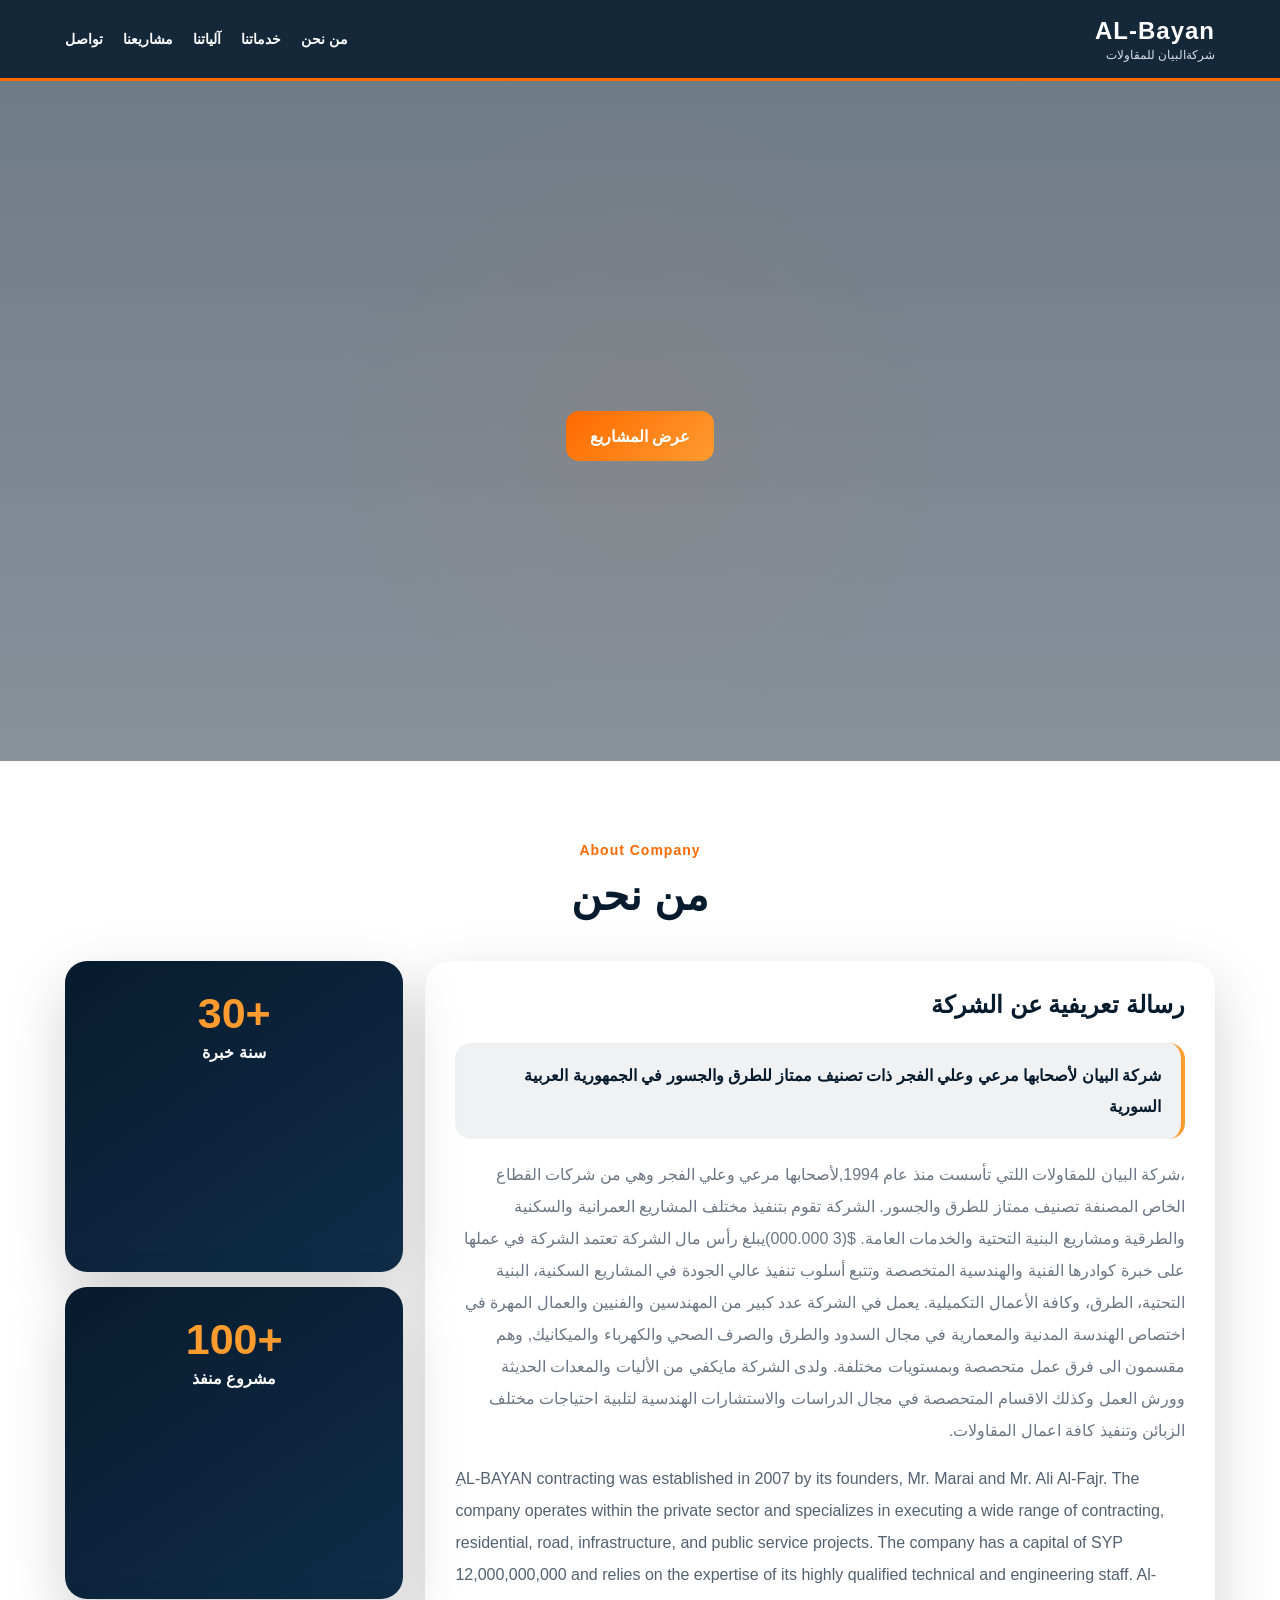
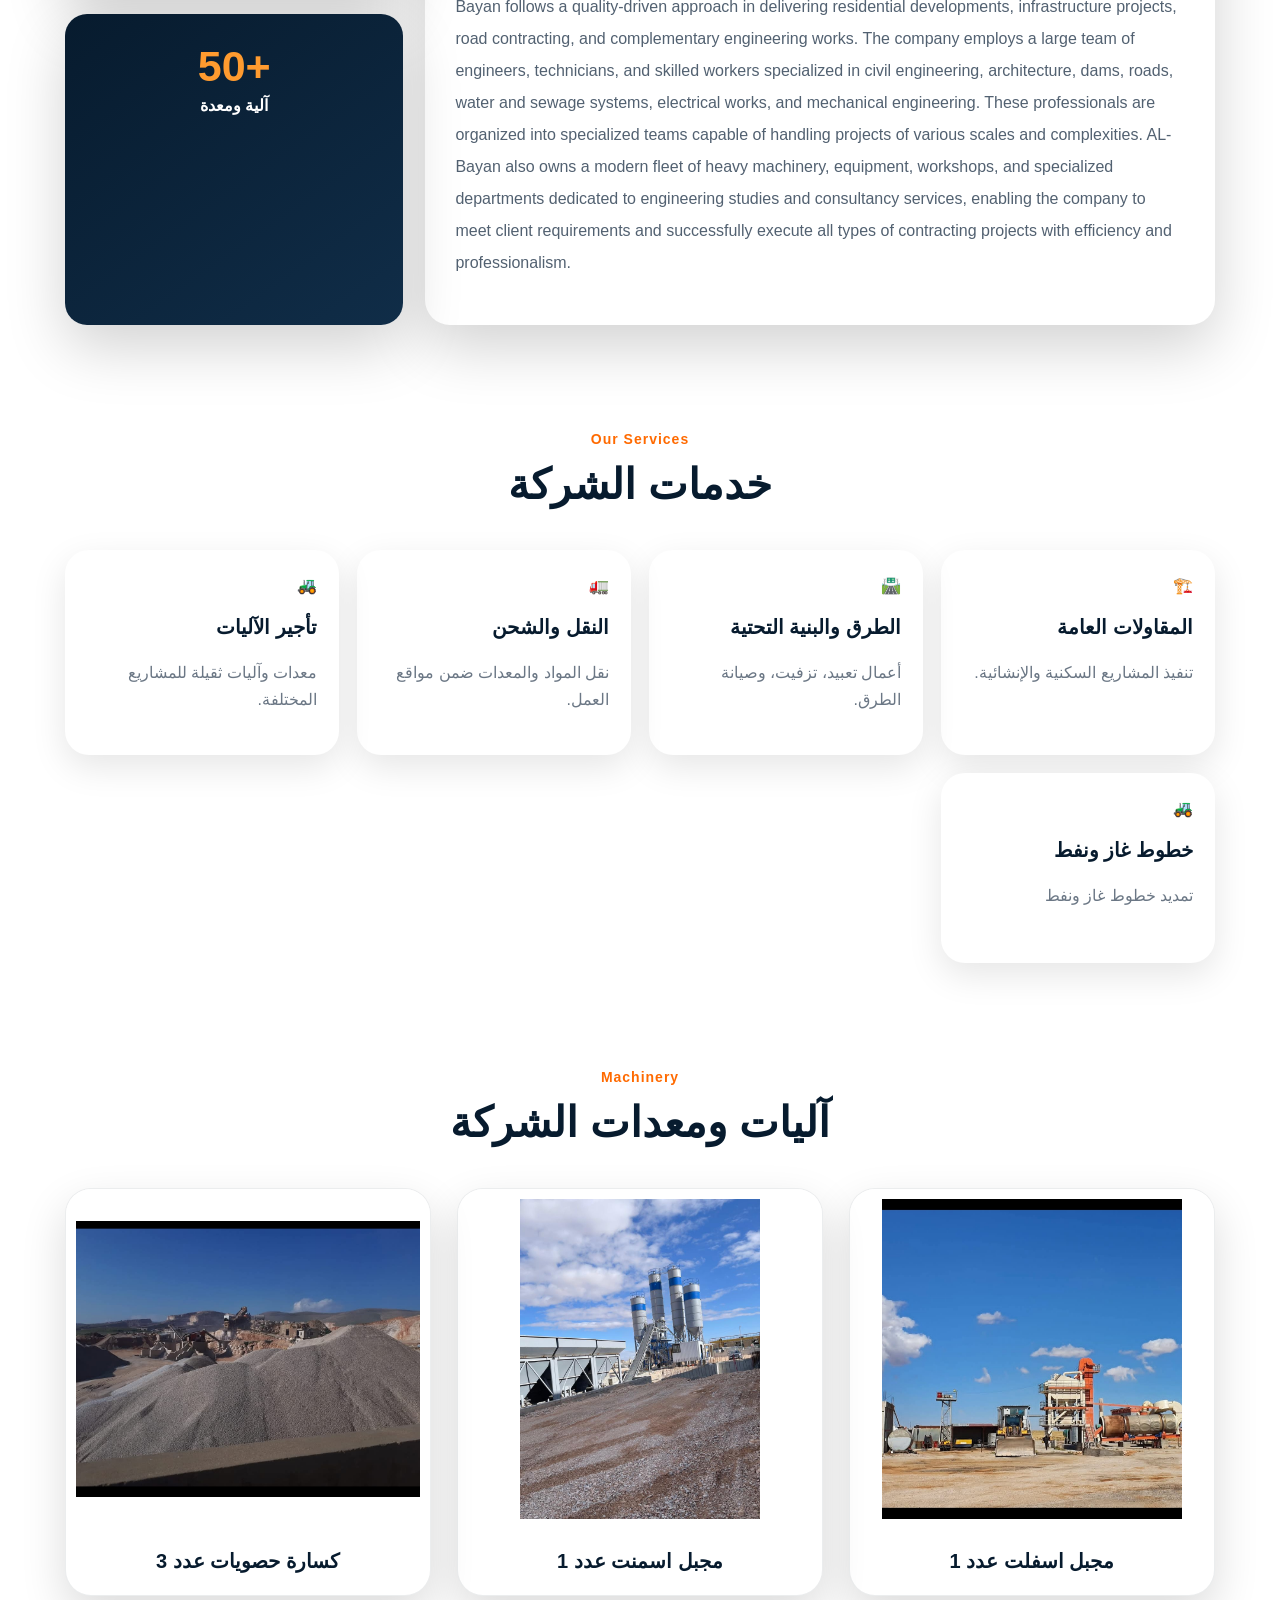
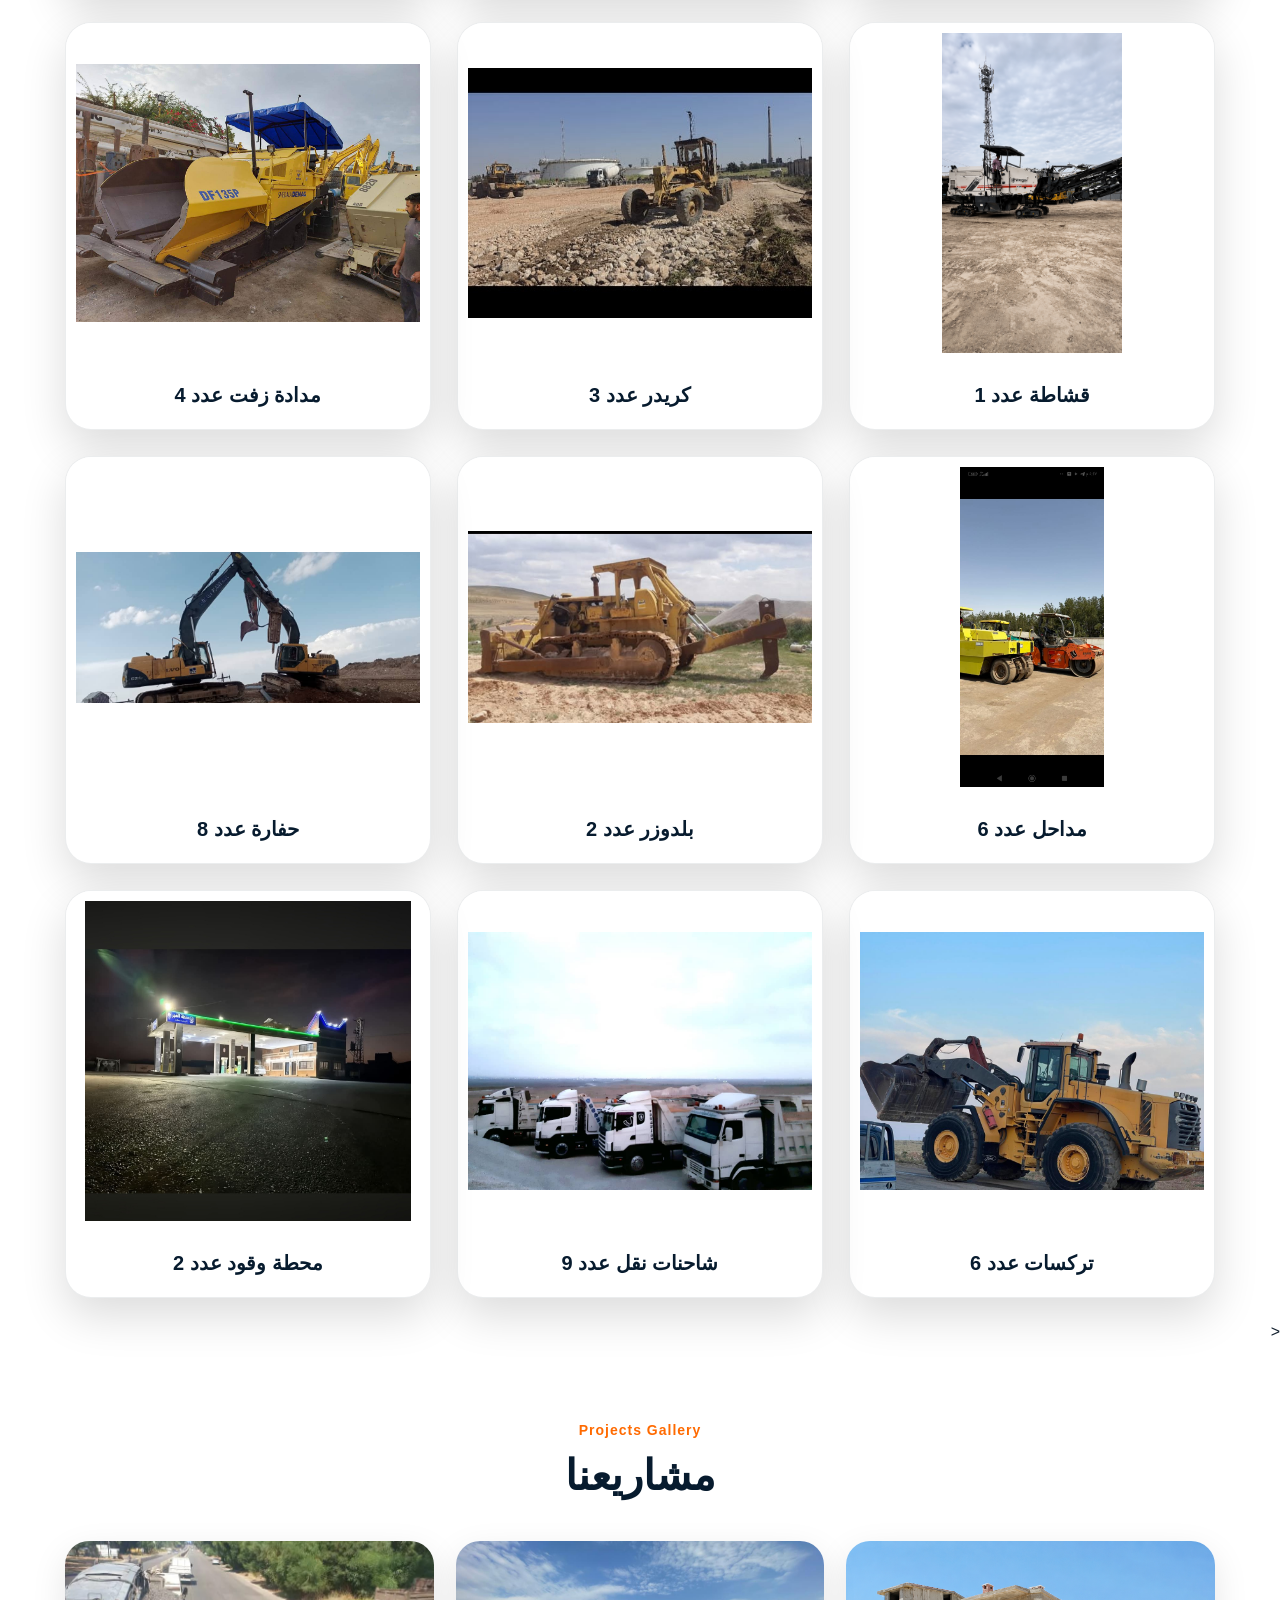
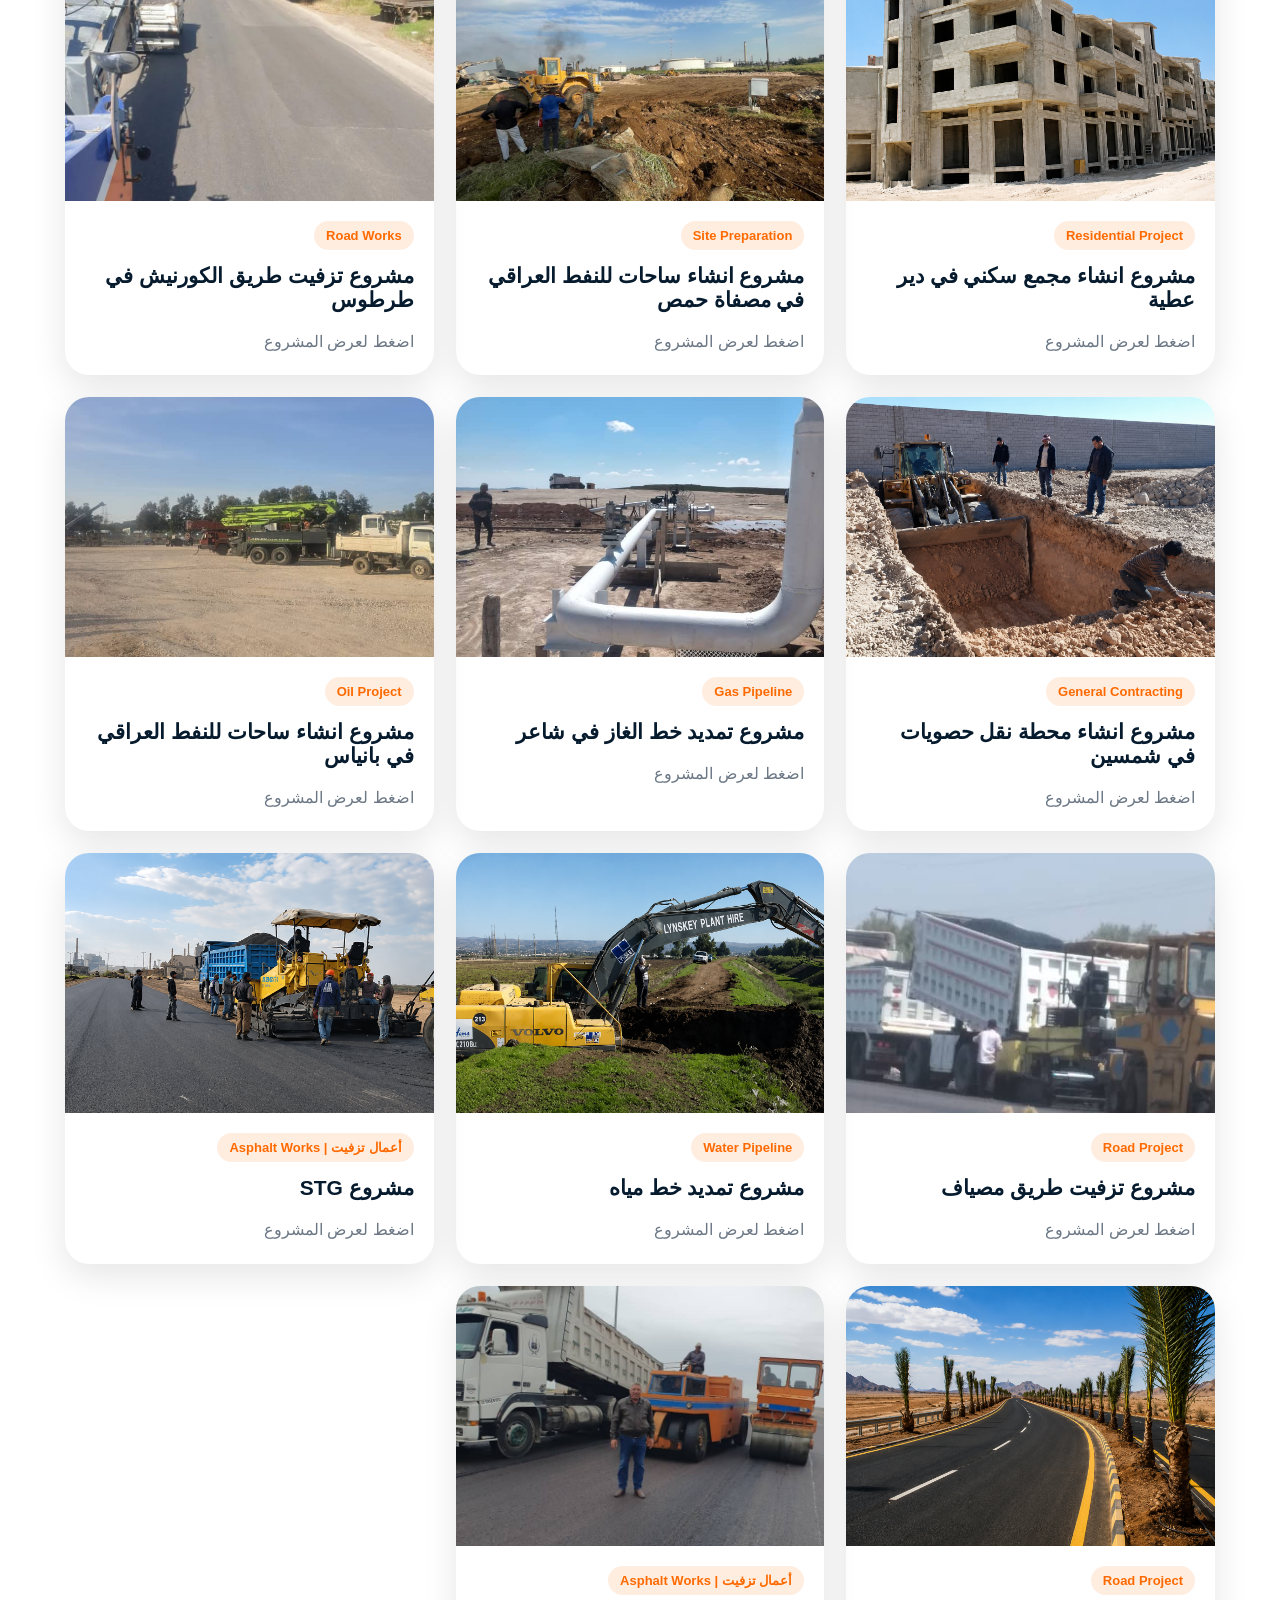
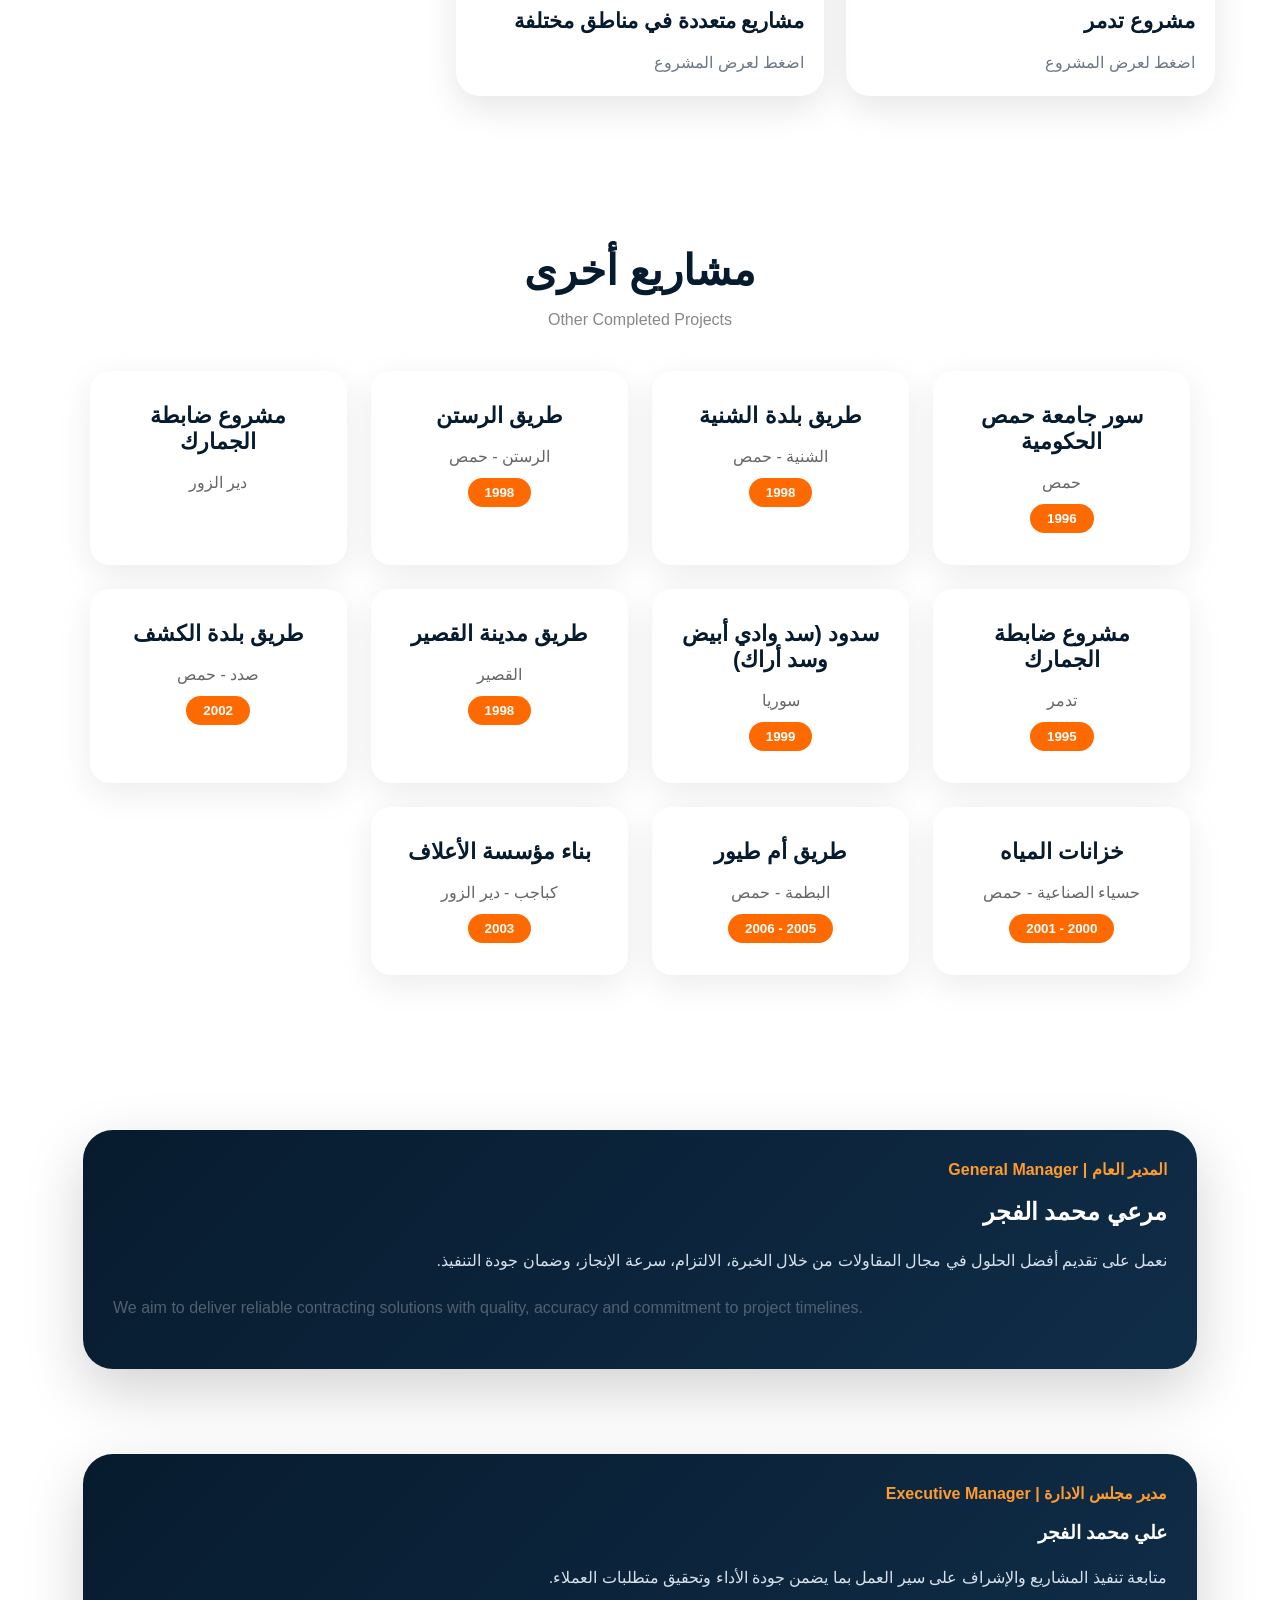
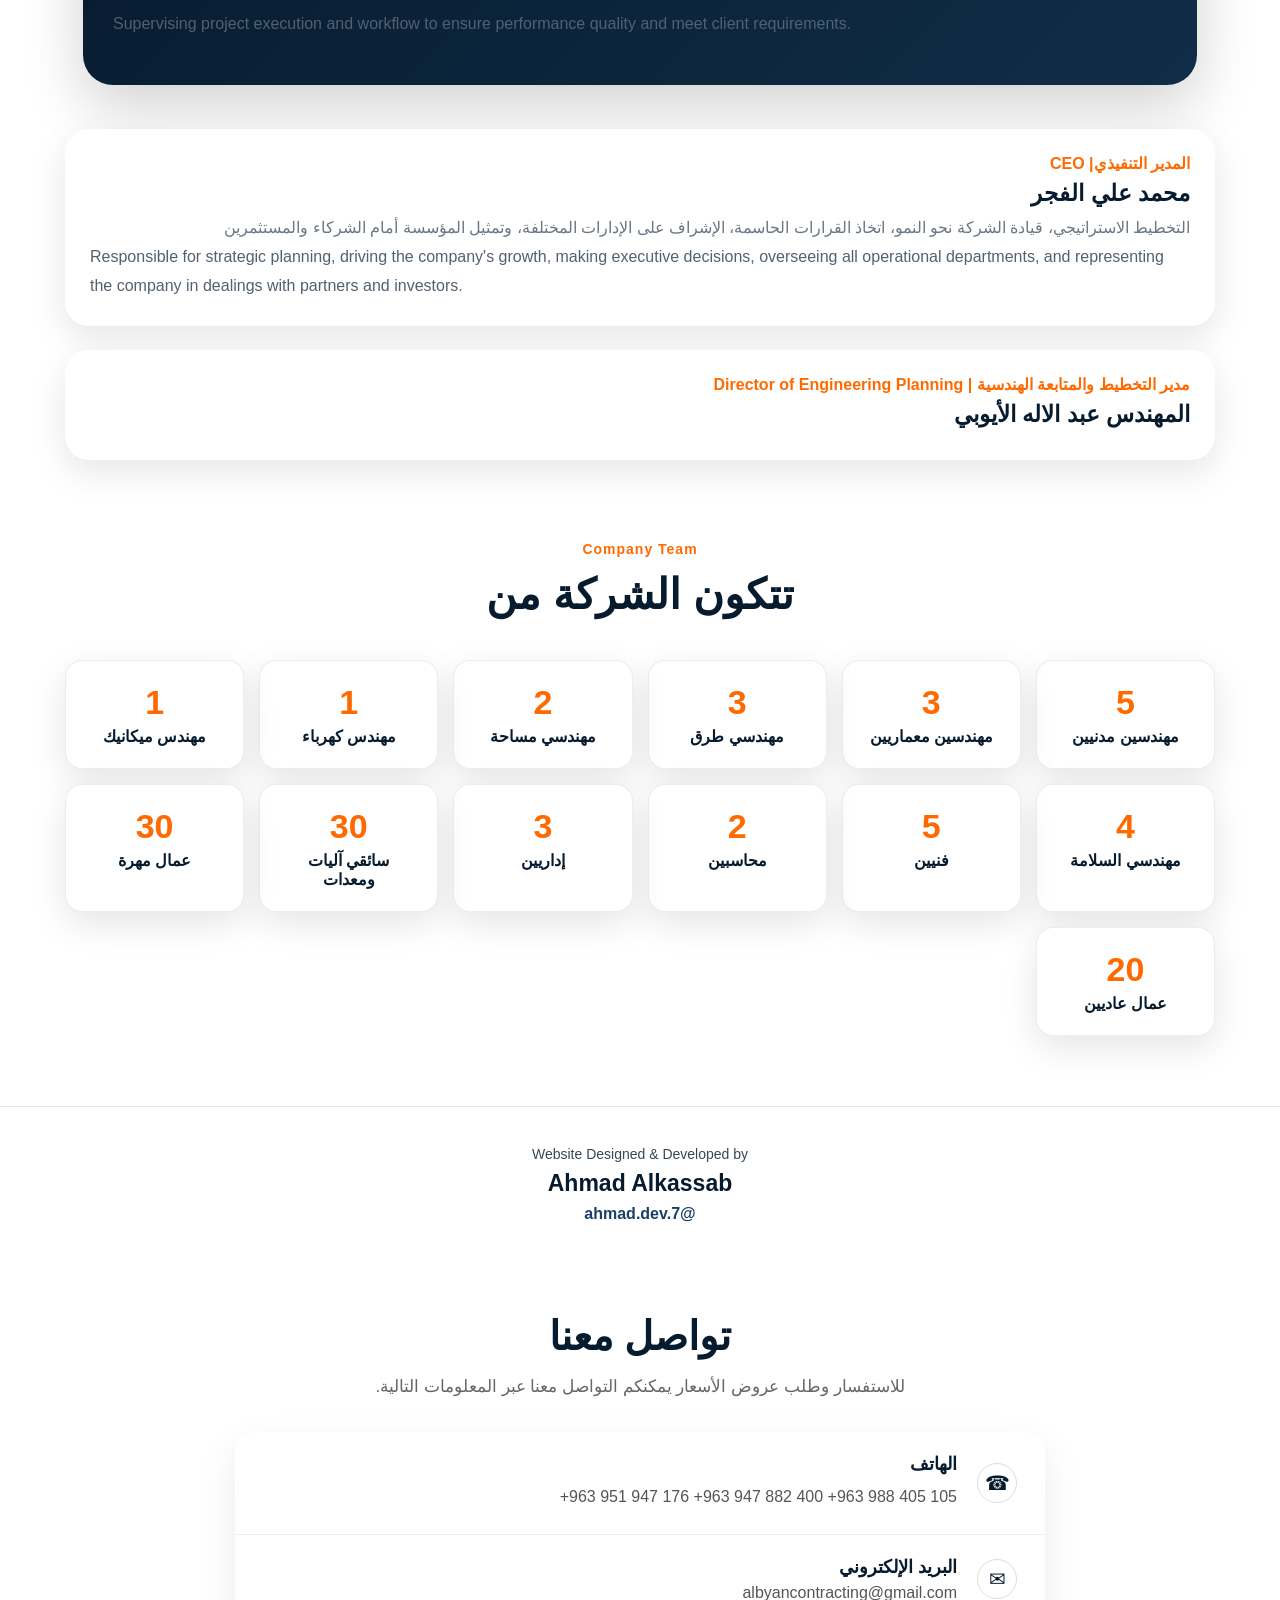
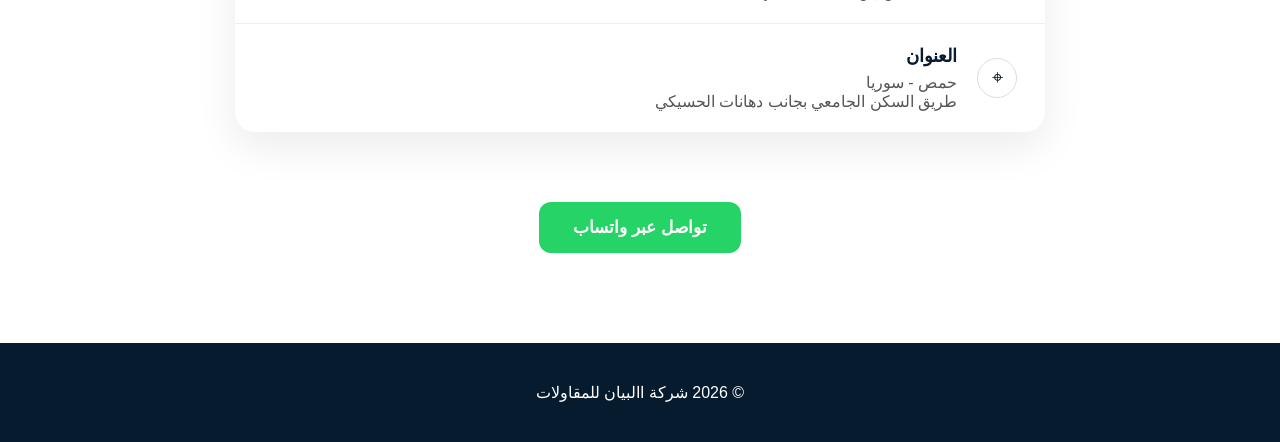
==== commit dd646a98: "Add files via upload" ====
--- a/index.html
+++ b/index.html
@@ -3,58 +3,60 @@
 <head>
   <meta charset="utf-8" />
   <meta name="viewport" content="width=device-width,initial-scale=1" />
-<title>شركة  البيان للإعمار | AL-Bayan</title>
-
-<meta name="description" content="شركة البيان للإعمار تقدم خدمات المقاولات العامة، تنفيذ مشاريع البنية التحتية، الطرق، الجسور، وشبكات المياه في سوريا بجودة وخبرة عالية.">
+<title>شركة  البيان للمقاولات | AL-Bayan</title>
+
+<meta name="description" content="شركة البيان للمقاولات تقدم خدمات المقاولات العامة، تنفيذ مشاريع البنية التحتية، الطرق، الجسور، وشبكات المياه في سوريا بجودة وخبرة عالية.">
 
 <meta name="keywords" content="شركة البيان, مقاولات, طرق, جسور, بنية تحتية, سوريا">
 
-<meta name="author" content="شركة البيان للإعمار">
+<meta name="author" content="شركة البيان للمقاولات">
 
 <meta name="robots" content="index, follow">
 
-<meta property="og:title" content="شركةالبيان للإعمار">
+<meta property="og:title" content="شركةالبيان للمقاولات">
 
 <meta property="og:description" content="تنفيذ مشاريع المقاولات العامة والبنية التحتية بجودة عالية وخبرة واسعة.">
 
 <meta property="og:type" content="website">
 
-<meta property="og:image" content="images/لوغو/logo.jpeg">
+<meta property="og:image" content="images/لوغو/بيان.jpeg">
 
 <meta property="og:locale" content="ar_SY">
   <link rel="stylesheet" href="style.css" />
-  <link rel="icon" type="image/jpeg" href="images/لوغو/logo.jpeg">
+  <link rel="icon" type="image/jpeg" href="images/خلفية/hero-desktop.jpeg">
   <link rel="preconnect" href="https://fonts.googleapis.com">
 <link rel="preconnect" href="https://fonts.gstatic.com" crossorigin>
 <link href="https://fonts.googleapis.com/css2?family=Noto+Nastaliq+Urdu:wght@400;700&display=swap" rel="stylesheet">
-<link rel="preload" as="image" href="images/خلفية/بيان.jpg">
-<link rel="preload" as="image" href="images/خلفية/ب.jpg">
+<link rel="preload" as="image" href="images/خلفية/خلفية 2.jpeg">
+<link rel="preload" as="image" href="images/خلفية/بيان م.png">
 <body>
 
 <header class="top">
   <div class="container nav">
-   <div class="mobile-nav">
-  <button
-    class="menu-toggle"
-    id="menuToggle"
-    type="button"
-    aria-label="فتح القائمة"
-  >
-    ☰
-  </button>
-
-  <div class="mobile-dropdown" id="mobileDropdown">
-    <a href="#about">من نحن</a>
-    <a href="#projects">مشاريعنا</a>
-    <a href="#contact">تواصل معنا</a>
-  </div>
-</div>
-    
+
+
+    <div class="mobile-menu" id="mobileMenu" aria-hidden="true">
+      <a href="#about">من نحن</a>
+      <a href="#projects">مشاريعنا</a>
+      <a href="#contact">تواصل معنا</a>
+    </div>
+    <button class="mobile-menu-btn" id="mobileMenuBtn" aria-label="فتح القائمة">
+  <span></span>
+  <span></span>
+  <span></span>
+</button>
+
+<div class="mobile-menu" id="mobileMenu">
+  <a href="#about">من نحن</a>
+  <a href="#projects">مشاريعنا</a>
+  <a href="#contact">تواصل معنا</a>
+</div>
+
     <div class="brand">
       <hd="images/لوغو/بيان.jpeg" alt="البيان Logo">
       <div>
         <h3>AL-Bayan</h3>
-        <p>شركةالبيان للإعمار</p>
+        <p>شركةالبيان للمقاولات</p>
       </div>
     </div>
 
@@ -73,8 +75,8 @@
 
   <div class="container hero-content">
 <h1 id="typing-title">البيان</h1>
-<h2 class="hero-subtitle">للإعمار</h2>
-<p class="hero-en">Al Bayan Construction</p>
+<h2 class="hero-subtitle">للمقاولات</h2>
+<p class="hero-en">Al Bayan contracting</p>
     </p>
 
     <div class="hero-en">
@@ -103,14 +105,13 @@
       <h3>رسالة تعريفية عن الشركة</h3>
       <p class="about-highlight">
         شركة البيان لأصحابها مرعي وعلي الفجر ذات تصنيف ممتاز للطرق والجسور في الجمهورية العربية السورية
-      
-    
-         اللتي تأسست منذ عام 1994 وهي من شركات القطاع الخاص
-       . الشركة تقوم بتنفيذ مختلف المشاريع العمرانية والسكنية والطرقية ومشاريع
-      
-     البنية التحتية والخدمات العامة.
-       $( 000.000 3)
-     يبلغ رأس مال الشركة,
+      </p>
+      <p>
+       
+       ،شركة البيان للمقاولات  اللتي تأسست منذ عام 1994,لأصحابها مرعي وعلي الفجر وهي من شركات القطاع الخاص
+       المصنفة تصنيف ممتاز للطرق والجسور. الشركة تقوم بتنفيذ مختلف المشاريع العمرانية والسكنية والطرقية ومشاريع
+       البنية التحتية والخدمات العامة.
+      $(3 000.000)يبلغ رأس مال الشركة
        تعتمد الشركة في عملها على خبرة كوادرها الفنية والهندسية المتخصصة
         وتتبع أسلوب تنفيذ عالي الجودة في المشاريع السكنية، البنية التحتية،
         الطرق، وكافة الأعمال التكميلية.
@@ -120,9 +121,9 @@
       </p>
 
       <p class="en">
-       ِAL-BAYAN Construction was established in 2007 by its founders, Mr. Marai and Mr. Ali Al-Fajr. The company operates within the private sector and specializes in executing a wide range of construction, residential, road, infrastructure, and public service projects.
-
-The company has a capital of SYP 12,000,000,000 and relies on the expertise of its highly qualified technical and engineering staff. Al-Bayan follows a quality-driven approach in delivering residential developments, infrastructure projects, road construction, and complementary engineering works.
+       ِAL-BAYAN contracting was established in 2007 by its founders, Mr. Marai and Mr. Ali Al-Fajr. The company operates within the private sector and specializes in executing a wide range of contracting, residential, road, infrastructure, and public service projects.
+
+The company has a capital of SYP 12,000,000,000 and relies on the expertise of its highly qualified technical and engineering staff. Al-Bayan follows a quality-driven approach in delivering residential developments, infrastructure projects, road contracting, and complementary engineering works.
 
 The company employs a large team of engineers, technicians, and skilled workers specialized in civil engineering, architecture, dams, roads, water and sewage systems, electrical works, and mechanical engineering. These professionals are organized into specialized teams capable of handling projects of various scales and complexities.
 
@@ -519,8 +520,8 @@
   <span class="contact-icon">✉</span>
   <div>
     <h4>البريد الإلكتروني</h4>
-    <a href="mailto:albyanconstruction@gmail.com">
-     albyanconstruction@gmail.com
+    <a href="mailto:albyancontracting@gmail.com">
+     albyancontracting@gmail.com
     </a>
   </div>
 </div>
@@ -558,7 +559,7 @@
 </section>
 
 <footer class="footer">
-  <p>© <span id="year"></span>  شركة االبيان للإعمار</p>
+  <p>© <span id="year"></span>  شركة االبيان للمقاولات</p>
 </footer>
 <script src="projects.js"></script>
 <script src="app.js"></script>
--- a/style.css
+++ b/style.css
@@ -1,1843 +1,2186 @@
-:root{
-  --navy:#071b2e;
-  --orange:-+-+#ff6a00;
-  --orange2:#ff9b2f;
-  --gray:#eef1f3;
-  --text:#142230;
-  --muted:#6b7785;
-  --white:#ffffff;
-  --shadow:0 22px 60px rgba(0,0,0,.18);
-}
-
-*{box-sizing:border-box}
-
-html{scroll-behavior:smooth}
-
-body{
-  margin:0;
-font-family:'IBM Plex Sans Arabic', sans-serif;
-  color:var(--text);
+/* =========================================================
+   AL-BAYAN CONTRACTING
+   CLEAN MAIN STYLESHEET
+========================================================= */
+
+
+/* =========================================================
+   VARIABLES
+========================================================= */
+
+:root {
+  --navy: #071b2e;
+  --navy-2: #102d48;
+
+  --orange: #ff6a00;
+  --orange2: #ff9b2f;
+
+  --gray: #eef1f3;
+  --text: #142230;
+  --muted: #6b7785;
+
+  --white: #ffffff;
+
+  --shadow:
+    0 22px 60px rgba(0, 0, 0, 0.18);
+
+  --shadow-soft:
+    0 12px 35px rgba(0, 0, 0, 0.10);
+
+  --radius: 24px;
+}
+
+
+/* =========================================================
+   RESET
+========================================================= */
+
+* {
+  box-sizing: border-box;
+}
+
+html {
+  scroll-behavior: smooth;
+}
+
+body {
+  margin: 0;
+
+  font-family:
+    "IBM Plex Sans Arabic",
+    Arial,
+    sans-serif;
+
+  color: var(--text);
+
   background:
-    linear-gradient(rgba(255,255,255,.88), rgba(255,255,255,.92)),
+    linear-gradient(
+      rgba(255, 255, 255, 0.90),
+      rgba(255, 255, 255, 0.94)
+    ),
     url("images/بيان/خلفية-bg.jpg");
-  background-size:cover;
-  background-attachment:fixed;
-  background-position:center;
-}
-
-.container{
-  max-width:1150px;
-  margin:auto;
-  padding:0 18px;
-}
-
-.top{
-  position:sticky;
-  top:0;
-  z-index:50;
-  background:rgba(7,27,46,.92);
-  backdrop-filter:blur(12px);
-  border-bottom:3px solid var(--orange);
-}
-
-.nav{
-  height:78px;
-  display:flex;
-  align-items:center;
-  justify-content:space-between;
-  gap:18px;
-}
-
-.brand{
-  display:flex;
-  align-items:center;
-  gap:12px;
-  color:white;
-}
-
-.brand img{
-
-width:70px;
-
-height:70px;
-
-object-fit:contain;
-
-}
-
-
-.brand h3{
-  margin:0;
-  font-size:24px;
-  letter-spacing:1px;
-}
-
-.brand p{
-  margin:2px 0 0;
-  font-size:12px;
-  color:#d7dee6;
-}
-
-nav{
-  display:none;
-  gap:18px;
-}
-
-nav a{
-  color:white;
-  text-decoration:none;
-  font-weight:800;
-  font-size:14px;
-}
-
-.hero{
-  min-height:680px;
-  position:relative;
-  display:grid;
-  align-items:center;
+
+  background-size: cover;
+  background-position: center;
+  background-attachment: fixed;
+
+  overflow-x: hidden;
+}
+
+img {
+  max-width: 100%;
+}
+
+a {
+  color: inherit;
+}
+
+button,
+input,
+textarea,
+select {
+  font: inherit;
+}
+
+
+/* =========================================================
+   GENERAL
+========================================================= */
+
+.container {
+  width: min(1150px, calc(100% - 36px));
+
+  margin-left: auto;
+  margin-right: auto;
+}
+
+.section {
+  padding: 80px 0 25px;
+}
+
+.section-head {
+  margin-bottom: 35px;
+
+  text-align: center;
+}
+
+.section-head span {
+  color: var(--orange);
+
+  font-size: 14px;
+  font-weight: 900;
+  letter-spacing: 1px;
+}
+
+.section-head h2 {
+  margin: 8px 0 0;
+
+  color: var(--navy);
+
+  font-size: clamp(31px, 4vw, 42px);
+  line-height: 1.4;
+}
+
+
+/* =========================================================
+   HEADER
+========================================================= */
+
+.top {
+  position: sticky;
+  top: 0;
+
+  z-index: 1000;
+
   background:
-    linear-gradient(rgba(7,27,46,.74), rgba(7,27,46,.62)),
-    url("images/خلفية/بيان.jpg");
-  background-size:cover;
-  background-position:center;
-  color:white;
-}
-
-.hero-content{
-  position:relative;
-  z-index:2;
-  text-align:center;
-}
-
-.hero h1{
-  font-size:clamp(38px,7vw,78px);
-  margin:0 0 18px;
-  font-weight:1000;
-  color:white;
-}
-
-.hero p{
-  max-width:850px;
-  margin:0 auto;
-  line-height:1.9;
-  font-size:19px;
-}
-
-.hero-en{
-  margin:18px auto 0;
-  max-width:760px;
-  color:#d8e1ea;
-  line-height:1.7;
-}
-
-.hero-buttons{
-  margin-top:28px;
-  display:flex;
-  justify-content:center;
-  gap:14px;
-  flex-wrap:wrap;
-}
-
-.btn{
-  text-decoration:none;
-  border-radius:12px;
-  padding:14px 22px;
-  font-weight:1000;
-}
-
-.btn.main{
-  background:linear-gradient(135deg,var(--orange),var(--orange2));
-  color:white;
-}
-
-.btn.outline{
-  border:1px solid rgba(255,255,255,.45);
-  color:white;
-}
-
-.section{
-  padding:70px 0 20px;
-}
-
-.section-head{
-  text-align:center;
-  margin-bottom:28px;
-}
-
-.section-head span{
-  color:var(--orange);
-  font-weight:1000;
-  letter-spacing:1px;
-}
-
-.section-head h2{
-  margin:8px 0 0;
-  font-size:36px;
-}
-
-.about-grid{
-  display:grid;
-  grid-template-columns:1fr;
-  gap:20px;
-}
-
-.text-card{
-  background:white;
-  padding:28px;
-  border-radius:24px;
-  box-shadow:var(--shadow);
-}
-
-.text-card h3{
-  margin-top:0;
-  color:var(--navy);
-}
-
-.text-card p{
-  line-height:1.9;
-  color:var(--muted);
-}
-
-.en{
-  direction:ltr;
-  text-align:left;
-  color:#526171 !important;
-}
-
-.numbers{
-  display:grid;
-  grid-template-columns:1fr;
-  gap:14px;
-}
-
-.numbers div{
-  background:var(--navy);
-  color:white;
-  border-radius:22px;
-  padding:26px;
-  text-align:center;
-  box-shadow:var(--shadow);
-}
-
-.numbers b{
-  display:block;
-  color:var(--orange2);
-  font-size:42px;
-}
-
-.services,
-.equipment-grid,
-.projects-grid{
-  display:grid;
-  grid-template-columns:1fr;
-  gap:18px;
-}
-
-.service,
-.equip,
-.projects-grid article{
-  background:white;
-  border-radius:24px;
-  box-shadow:var(--shadow);
-  overflow:hidden;
-}
-
-.service{
-
-transition:.35s;
-
-}
-
-.service:hover{
-
-transform:translateY(-8px);
-
-}
-
-.service h3,
-.equip h3,
-.projects-grid h3{
-  color:var(--navy);
-}
-
-.service p,
-.projects-grid p{
-  color:var(--muted);
-  line-height:1.7;
-}
-
-.equip img{
-    width:100%;
-    aspect-ratio:16/10;
-    object-fit:contain;
-}
-
-.equip h3{
-  padding:16px;
-  margin:0;
-}
-
-.projects-grid article div{
-  padding:18px;
-}
-
-.manager-section{
-  padding:70px 18px 20px;
-}
-
-.manager-card{
-  display:grid;
-  grid-template-columns:1fr;
-  gap:24px;
-  background:linear-gradient(135deg,var(--navy),#102d48);
-  color:white;
-  border-radius:30px;
-  padding:28px;
-  box-shadow:var(--shadow);
-  overflow:hidden;
-  opacity:0;
-  transform:translateX(70px);
-  transition:1s ease;
-}
-
-.manager-card.show{
-  opacity:1;
-  transform:translateX(0);
-}
-
-.manager-card img{
-  width:100%;
-  max-height:380px;
-  object-fit:cover;
-  border-radius:24px;
-}
-
-.manager-card span{
-  color:var(--orange2);
-  font-weight:1000;
-}
-
-.manager-card p{
-  line-height:1.9;
-  color:#d8e1ea;
-}
-
-.gallery{
-  display:grid;
-  grid-template-columns:1fr;
-  gap:14px;
-}
-
-.gallery img{
-  width:100%;
-  height:260px;
-  object-fit:cover;
-  border-radius:22px;
-  box-shadow:var(--shadow);
-}
-
-.contact{
-  padding:70px 18px;
-}
-
-.contact-box{
-  text-align:center;
-  background:linear-gradient(135deg,var(--orange),var(--orange2));
-  color:white;
-  border-radius:30px;
-  padding:36px 18px;
-  box-shadow:var(--shadow);
-}
-
-.contact-box h2{
-  font-size:36px;
-  margin:0;
-}
-
-.contact-box button{
-  margin-top:18px;
-  border:0;
-  border-radius:14px;
-  padding:14px 24px;
-  background:var(--navy);
-  color:white;
-  font-weight:1000;
-  cursor:pointer;
-}
-
-.footer{
-  background:var(--navy);
-  color:white;
-  text-align:center;
-  padding:22px;
-}
-
-@media(min-width:850px){
-  nav{display:flex}
-  .about-grid{grid-template-columns:1.4fr .6fr}
-  .numbers{grid-template-columns:1fr}
-  .services{grid-template-columns:repeat(4,1fr)}
-  .equipment-grid{grid-template-columns:repeat(4,1fr)}
-  .projects-grid{grid-template-columns:repeat(3,1fr)}
-  .gallery{grid-template-columns:repeat(4,1fr)}
-  .manager-card{grid-template-columns:.75fr 1.25fr; align-items:center}
-}
-@media (max-width:768px){
-
-.hero{
+    rgba(7, 27, 46, 0.94);
+
+  backdrop-filter: blur(14px);
+  -webkit-backdrop-filter: blur(14px);
+
+  border-bottom:
+    3px solid var(--orange);
+}
+
+.nav {
+  position: relative;
+
+  min-height: 78px;
+
+  display: flex;
+  align-items: center;
+  justify-content: space-between;
+
+  gap: 20px;
+}
+
+
+/* BRAND */
+
+.brand {
+  display: flex;
+  align-items: center;
+
+  gap: 12px;
+
+  color: #fff;
+}
+
+.brand img {
+  width: 70px;
+  height: 70px;
+
+  object-fit: contain;
+
+  display: block;
+}
+
+.brand h3 {
+  margin: 0;
+
+  font-size: 24px;
+  letter-spacing: 1px;
+
+  animation:
+    logoIntro 0.9s ease-out;
+}
+
+.brand p {
+  margin: 3px 0 0;
+
+  color: #d7dee6;
+
+  font-size: 12px;
+}
+
+
+/* DESKTOP NAV */
+
+.nav > nav {
+  display: flex;
+  align-items: center;
+
+  gap: 20px;
+}
+
+.nav > nav a {
+  position: relative;
+
+  color: #fff;
+
+  text-decoration: none;
+
+  font-size: 14px;
+  font-weight: 800;
+
+  transition:
+    color 0.25s ease;
+}
+
+.nav > nav a::after {
+  content: "";
+
+  position: absolute;
+
+  right: 0;
+  bottom: -7px;
+
+  width: 0;
+  height: 2px;
+
+  background: var(--orange2);
+
+  transition:
+    width 0.25s ease;
+}
+
+.nav > nav a:hover {
+  color: var(--orange2);
+}
+
+.nav > nav a:hover::after {
+  width: 100%;
+}
+
+
+/* =========================================================
+   MOBILE MENU
+========================================================= */
+
+.mobile-menu-btn {
+  display: none;
+
+  width: 46px;
+  height: 46px;
+
+  padding: 9px;
+
+  border: 0;
+  border-radius: 14px;
+
   background:
-  linear-gradient(rgba(7,27,46,.74), rgba(7,27,46,.62)),
-  url("images/خلفية/ب.jpg");
-
-  background-size:cover;
-  background-position:center;
-}
-
-}
-@media (max-width: 849px){
-
-  .services{
-    display: flex !important;
-    flex-direction: row !important;
-    flex-wrap: nowrap !important;
-
-    overflow-x: auto !important;
-    overflow-y: hidden !important;
-
-    gap: 16px !important;
-    padding: 10px 18px 18px !important;
-
-    scroll-snap-type: x mandatory;
-    -webkit-overflow-scrolling: touch;
-  }
-
-  .services::-webkit-scrollbar{
+    rgba(255, 255, 255, 0.08);
+
+  cursor: pointer;
+
+  flex-direction: column;
+  justify-content: center;
+
+  gap: 6px;
+
+  z-index: 1002;
+}
+
+.mobile-menu-btn span {
+  display: block;
+
+  width: 27px;
+  height: 3px;
+
+  margin: 0 auto;
+
+  background: #fff;
+
+  border-radius: 999px;
+
+  transition:
+    transform 0.3s ease,
+    opacity 0.25s ease;
+}
+
+
+/* X ANIMATION */
+
+.mobile-menu-btn.active span:nth-child(1) {
+  transform:
+    translateY(9px)
+    rotate(45deg);
+}
+
+.mobile-menu-btn.active span:nth-child(2) {
+  opacity: 0;
+}
+
+.mobile-menu-btn.active span:nth-child(3) {
+  transform:
+    translateY(-9px)
+    rotate(-45deg);
+}
+
+
+/* MENU PANEL */
+
+.mobile-menu {
+  display: none;
+}
+
+
+/* =========================================================
+   HERO
+========================================================= */
+
+.hero {
+  position: relative;
+  min-height: 680px;
+
+  display: grid;
+  align-items: center;
+
+  color: #fff;
+
+  background:
+    linear-gradient(
+      rgba(7, 27, 46, 0.58),
+      rgba(7, 27, 46, 0.48)
+    ),
+    url("images/خلفية/hero-desktop.jpeg");
+
+  background-size: cover;
+  background-position: center;
+  background-repeat: no-repeat;
+}
+
+.hero .overlay {
+  position: absolute;
+  inset: 0;
+
+  background:
+    radial-gradient(
+      circle at center,
+      rgba(255, 106, 0, 0.05),
+      transparent 45%
+    );
+
+  pointer-events: none;
+}
+
+.hero-content {
+  position: relative;
+
+  z-index: 2;
+
+  text-align: center;
+}
+
+
+/* NAME */
+
+#typing-title {
+  margin: 0;
+
+  color: #fff !important;
+
+  font-family:
+    "Aref Ruqaa Ink",
+    "IBM Plex Sans Arabic",
+    serif;
+
+  font-size:
+    clamp(90px, 11vw, 170px);
+
+  font-weight: 700;
+  line-height: 1.05;
+
+  text-align: center;
+
+  -webkit-text-fill-color: #fff !important;
+
+  text-shadow:
+    0 0 10px rgba(255, 255, 255, 0.55),
+    0 8px 30px rgba(0, 0, 0, 0.55);
+
+  opacity: 0;
+
+  animation:
+    heroNameIn 0.8s ease forwards 0.25s;
+}
+
+.hero-subtitle {
+  margin:
+    5px 0 0;
+
+  color: var(--orange2);
+
+  font-size:
+    clamp(35px, 5vw, 65px);
+
+  line-height: 1.5;
+}
+
+.hero-en {
+  max-width: 780px;
+
+  margin:
+    15px auto 0;
+
+  color: #d8e1ea;
+
+  font-size: 17px;
+  line-height: 1.9;
+}
+
+.hero p {
+  max-width: 850px;
+
+  margin:
+    0 auto;
+
+  font-size: 19px;
+  line-height: 1.9;
+}
+
+.hero-buttons {
+  margin-top: 30px;
+
+  display: flex;
+  justify-content: center;
+  flex-wrap: wrap;
+
+  gap: 14px;
+}
+
+
+/* =========================================================
+   BUTTONS
+========================================================= */
+
+.btn {
+  display: inline-flex;
+  align-items: center;
+  justify-content: center;
+
+  min-height: 50px;
+
+  padding:
+    13px 24px;
+
+  border-radius: 13px;
+
+  text-decoration: none;
+
+  font-weight: 900;
+
+  transition:
+    transform 0.25s ease,
+    box-shadow 0.25s ease;
+}
+
+.btn.main {
+  color: #fff;
+
+  background:
+    linear-gradient(
+      135deg,
+      var(--orange),
+      var(--orange2)
+    );
+}
+
+.btn.main:hover {
+  transform:
+    translateY(-3px);
+
+  box-shadow:
+    0 14px 35px
+    rgba(255, 106, 0, 0.3);
+}
+
+.btn.outline {
+  color: #fff;
+
+  border:
+    1px solid
+    rgba(255, 255, 255, 0.45);
+}
+
+
+/* =========================================================
+   ABOUT
+========================================================= */
+
+.about-grid {
+  display: grid;
+  grid-template-columns:
+    1.4fr 0.6fr;
+
+  gap: 22px;
+}
+
+.text-card {
+  padding: 30px;
+
+  background: #fff;
+
+  border-radius: 25px;
+
+  box-shadow: var(--shadow);
+}
+
+.text-card h3 {
+  margin-top: 0;
+
+  color: var(--navy);
+
+  font-size: 24px;
+}
+
+.text-card p {
+  color: var(--muted);
+
+  line-height: 2;
+}
+
+.about-highlight {
+  margin:
+    0 0 20px !important;
+
+  padding:
+    17px 20px;
+
+  color:
+    var(--navy) !important;
+
+  background:
+    rgba(7, 27, 46, 0.06);
+
+  border-right:
+    4px solid var(--orange2);
+
+  border-radius: 16px;
+
+  font-weight: 800;
+
+  line-height:
+    1.95 !important;
+}
+
+.en {
+  direction: ltr;
+
+  text-align: left;
+
+  color:
+    #526171 !important;
+}
+
+
+/* =========================================================
+   NUMBERS
+========================================================= */
+
+.numbers {
+  display: grid;
+
+  gap: 15px;
+}
+
+.numbers div {
+  padding: 28px 20px;
+
+  text-align: center;
+
+  color: #fff;
+
+  background:
+    linear-gradient(
+      145deg,
+      var(--navy),
+      var(--navy-2)
+    );
+
+  border-radius: 22px;
+
+  box-shadow: var(--shadow);
+}
+
+.numbers b {
+  display: block;
+
+  color: var(--orange2);
+
+  font-size: 43px;
+}
+
+.numbers span {
+  display: block;
+
+  margin-top: 5px;
+
+  font-weight: 800;
+}
+
+
+/* =========================================================
+   SERVICES
+========================================================= */
+
+.services {
+  display: grid;
+  grid-template-columns:
+    repeat(4, minmax(0, 1fr));
+
+  gap: 18px;
+}
+
+.service {
+  min-height: 190px;
+
+  padding: 26px 22px;
+
+  background: #fff;
+
+  border-radius: 24px;
+
+  box-shadow: var(--shadow-soft);
+
+  transition:
+    transform 0.35s ease,
+    box-shadow 0.35s ease;
+}
+
+.service:hover {
+  transform:
+    translateY(-8px);
+
+  box-shadow:
+    0 20px 45px
+    rgba(0, 0, 0, 0.14);
+}
+
+.service h3 {
+  color: var(--navy);
+
+  font-size: 20px;
+}
+
+.service p {
+  color: var(--muted);
+
+  line-height: 1.7;
+}
+
+
+/* =========================================================
+   EQUIPMENT
+========================================================= */
+
+.equipment-grid {
+  display: grid;
+
+  grid-template-columns:
+    repeat(3, minmax(0, 1fr));
+
+  gap: 26px;
+}
+
+.equip {
+  overflow: hidden;
+
+  background: #fff;
+
+  border:
+    1px solid
+    rgba(7, 27, 46, 0.08);
+
+  border-radius: 26px;
+
+  box-shadow:
+    0 18px 45px
+    rgba(0, 0, 0, 0.14);
+
+  transition:
+    transform 0.35s ease,
+    box-shadow 0.35s ease;
+}
+
+.equip:hover {
+  transform:
+    translateY(-8px);
+
+  box-shadow:
+    0 25px 60px
+    rgba(0, 0, 0, 0.18);
+}
+
+.equip img {
+  width: 100%;
+  height: 340px;
+
+  padding: 10px;
+
+  display: block;
+
+  object-fit: contain;
+
+  background: #fff;
+
+  transition:
+    transform 0.4s ease,
+    filter 0.4s ease;
+}
+
+.equip:hover img {
+  transform:
+    scale(1.03);
+
+  filter:
+    brightness(1.02);
+}
+
+.equip h3 {
+  margin: 0;
+
+  padding:
+    20px 18px 22px;
+
+  color: var(--navy);
+
+  text-align: center;
+
+  font-size: 20px;
+}
+
+
+/* =========================================================
+   PROJECTS
+========================================================= */
+
+.projects-grid {
+  display: grid;
+
+  grid-template-columns:
+    repeat(3, minmax(0, 1fr));
+
+  gap: 22px;
+}
+
+.project-card {
+  display: block;
+
+  overflow: hidden;
+
+  color: inherit;
+
+  text-decoration: none;
+
+  background: #fff;
+
+  border-radius: 24px;
+
+  box-shadow: var(--shadow-soft);
+
+  transition:
+    transform 0.35s ease,
+    box-shadow 0.35s ease;
+}
+
+.project-card:hover {
+  transform:
+    translateY(-9px);
+
+  box-shadow:
+    0 22px 45px
+    rgba(0, 0, 0, 0.16);
+}
+
+.project-img {
+  height: 260px;
+
+  overflow: hidden;
+}
+
+.project-img img {
+  width: 100%;
+  height: 100%;
+
+  display: block;
+
+  object-fit: cover;
+
+  transition:
+    transform 0.6s ease;
+}
+
+.project-card:hover
+.project-img img {
+  transform:
+    scale(1.07);
+}
+
+.project-info {
+  padding: 20px;
+}
+
+.project-type {
+  display: inline-flex;
+
+  padding:
+    7px 12px;
+
+  color: var(--orange);
+
+  background:
+    rgba(255, 106, 0, 0.12);
+
+  border-radius: 999px;
+
+  font-size: 13px;
+  font-weight: 900;
+}
+
+.project-info h3 {
+  margin:
+    14px 0 8px;
+
+  color: var(--navy);
+
+  font-size: 21px;
+}
+
+.project-info p {
+  margin-bottom: 0;
+
+  color: var(--muted);
+
+  line-height: 1.7;
+}
+
+
+/* =========================================================
+   OTHER PROJECTS
+========================================================= */
+
+.other-projects {
+  padding:
+    90px 7%;
+
+  text-align: center;
+}
+
+.other-projects h2 {
+  margin-bottom: 7px;
+
+  color: var(--navy);
+
+  font-size: 42px;
+}
+
+.other-projects > p {
+  margin-bottom: 42px;
+
+  color: #888;
+}
+
+.other-projects-grid {
+  display: grid;
+
+  grid-template-columns:
+    repeat(
+      auto-fit,
+      minmax(250px, 1fr)
+    );
+
+  gap: 24px;
+}
+
+.other-card {
+  padding:
+    32px 24px;
+
+  background: #fff;
+
+  border-radius: 20px;
+
+  box-shadow:
+    0 10px 35px
+    rgba(0, 0, 0, 0.08);
+
+  transition:
+    transform 0.35s ease,
+    box-shadow 0.35s ease;
+}
+
+.other-card:hover {
+  transform:
+    translateY(-7px);
+
+  box-shadow:
+    0 20px 50px
+    rgba(0, 0, 0, 0.14);
+}
+
+.other-card h3 {
+  margin:
+    0 0 18px;
+
+  color: var(--navy);
+
+  font-size: 22px;
+}
+
+.other-card span {
+  display: block;
+
+  margin-bottom: 12px;
+
+  color: #666;
+}
+
+.other-card small {
+  display: inline-block;
+
+  padding:
+    7px 17px;
+
+  color: #fff;
+
+  background: var(--orange);
+
+  border-radius: 30px;
+
+  font-weight: 800;
+}
+
+
+/* =========================================================
+   MANAGERS
+========================================================= */
+
+.manager-section {
+  padding:
+    65px 18px 20px;
+}
+
+.manager-card {
+  padding: 30px;
+
+  color: #fff;
+
+  background:
+    linear-gradient(
+      135deg,
+      var(--navy),
+      var(--navy-2)
+    );
+
+  border-radius: 30px;
+
+  box-shadow: var(--shadow);
+
+  overflow: hidden;
+
+  opacity: 0;
+
+  transform:
+    translateX(65px);
+
+  transition:
+    0.9s ease;
+}
+
+.manager-card.show {
+  opacity: 1;
+
+  transform:
+    translateX(0);
+}
+
+.manager-card span {
+  color: var(--orange2);
+
+  font-weight: 900;
+}
+
+.manager-card h2,
+.manager-card h3 {
+  color: #fff;
+}
+
+.manager-card p {
+  color: #d8e1ea;
+
+  line-height: 1.9;
+}
+
+
+/* =========================================================
+   EXECUTIVE BOX
+========================================================= */
+
+.executive-box {
+  width:
+    min(1150px, calc(100% - 36px));
+
+  margin:
+    24px auto 0;
+
+  padding: 25px;
+
+  display: flex;
+  align-items: center;
+
+  gap: 24px;
+
+  background: #fff;
+
+  border-radius: 24px;
+
+  box-shadow: var(--shadow-soft);
+}
+
+.executive-box span {
+  color: var(--orange);
+
+  font-weight: 900;
+}
+
+.executive-box h3 {
+  margin:
+    7px 0;
+
+  color: var(--navy);
+
+  font-size: 23px;
+}
+
+.executive-box p {
+  margin: 0;
+
+  color: var(--muted);
+
+  line-height: 1.8;
+}
+
+
+/* =========================================================
+   TEAM
+========================================================= */
+
+.team-grid {
+  display: grid;
+
+  grid-template-columns:
+    repeat(
+      auto-fit,
+      minmax(155px, 1fr)
+    );
+
+  gap: 15px;
+}
+
+.team-item {
+  padding: 22px;
+
+  text-align: center;
+
+  background: #fff;
+
+  border:
+    1px solid
+    rgba(7, 27, 46, 0.08);
+
+  border-radius: 17px;
+
+  box-shadow: var(--shadow-soft);
+}
+
+.team-item b {
+  display: block;
+
+  margin-bottom: 5px;
+
+  color: var(--orange);
+
+  font-size: 34px;
+}
+
+.team-item span {
+  color: var(--navy);
+
+  font-weight: 900;
+}
+
+
+/* =========================================================
+   PROJECT DETAIL PAGE
+========================================================= */
+
+.project-page {
+  padding:
+    45px 18px 80px;
+}
+
+.project-title-box {
+  margin-bottom: 28px;
+
+  padding: 30px;
+
+  background: #fff;
+
+  border-radius: 27px;
+
+  box-shadow: var(--shadow);
+}
+
+.project-title-box > span {
+  display: inline-flex;
+
+  padding:
+    8px 14px;
+
+  color: var(--orange);
+
+  background:
+    rgba(255, 106, 0, 0.12);
+
+  border-radius: 999px;
+
+  font-weight: 900;
+}
+
+.project-title-box h1 {
+  margin:
+    16px 0 8px;
+
+  color: var(--navy);
+
+  font-size: 36px;
+}
+
+.project-en-title {
+  direction: ltr;
+
+  margin:
+    0 0 16px;
+
+  color: var(--muted);
+
+  text-align: left;
+
+  font-size: 22px;
+}
+
+.project-meta {
+  display: flex;
+  flex-wrap: wrap;
+
+  gap: 18px;
+
+  margin-bottom: 15px;
+
+  color: var(--muted);
+}
+
+.project-title-box p {
+  color: var(--muted);
+
+  line-height: 1.9;
+}
+
+.gallery-title {
+  margin:
+    30px 0 5px;
+
+  color: var(--navy);
+}
+
+.gallery-subtitle {
+  margin-top: 0;
+
+  direction: ltr;
+
+  color: var(--orange);
+
+  font-weight: 900;
+}
+
+
+/* =========================================================
+   PROJECT GALLERY
+========================================================= */
+
+.project-gallery-wrap {
+  position: relative;
+}
+
+.project-execution-gallery {
+  display: flex;
+
+  gap: 18px;
+
+  overflow-x: auto;
+
+  padding:
+    12px 0 24px;
+
+  scroll-snap-type:
+    x mandatory;
+
+  scroll-behavior: smooth;
+}
+
+.project-execution-gallery::-webkit-scrollbar {
+  display: none;
+}
+
+.project-execution-gallery img {
+  flex:
+    0 0 100%;
+
+  width: 100%;
+  height: 70vh;
+
+  object-fit: contain;
+
+  background: #fff;
+
+  border-radius: 20px;
+
+  box-shadow: var(--shadow);
+
+  scroll-snap-align: center;
+
+  cursor: pointer;
+
+  transition:
+    transform 0.35s ease,
+    filter 0.35s ease;
+}
+
+.gallery-arrow {
+  position: absolute;
+
+  top: 50%;
+
+  z-index: 5;
+
+  width: 46px;
+  height: 46px;
+
+  border: 0;
+  border-radius: 50%;
+
+  color: #fff;
+
+  background: var(--orange);
+
+  font-size: 24px;
+  font-weight: 900;
+
+  cursor: pointer;
+
+  transform:
+    translateY(-50%);
+}
+
+.gallery-prev {
+  right: 12px;
+}
+
+.gallery-next {
+  left: 12px;
+}
+
+.gallery-counter {
+  margin-top: -7px;
+
+  color: var(--navy);
+
+  text-align: center;
+
+  font-weight: 900;
+}
+
+.back-link {
+  display: inline-flex;
+
+  margin-bottom: 20px;
+
+  color: var(--orange);
+
+  text-decoration: none;
+
+  font-weight: 900;
+}
+
+.project-action {
+  margin-top: 22px;
+
+  text-align: center;
+}
+
+.project-action button {
+  padding:
+    14px 25px;
+
+  border: 0;
+  border-radius: 14px;
+
+  color: #fff;
+
+  background:
+    linear-gradient(
+      135deg,
+      var(--orange),
+      var(--orange2)
+    );
+
+  font-weight: 900;
+
+  cursor: pointer;
+}
+
+
+/* =========================================================
+   LIGHTBOX
+========================================================= */
+
+.lightbox {
+  position: fixed;
+
+  inset: 0;
+
+  z-index: 9999;
+
+  display: none;
+  align-items: center;
+  justify-content: center;
+
+  padding: 20px;
+
+  background:
+    rgba(0, 0, 0, 0.88);
+}
+
+.lightbox.show {
+  display: flex;
+}
+
+.lightbox img {
+  max-width: 95%;
+  max-height: 88vh;
+
+  border-radius: 18px;
+
+  box-shadow:
+    0 30px 80px
+    rgba(0, 0, 0, 0.5);
+}
+
+.lightbox-close {
+  position: absolute;
+
+  top: 18px;
+  left: 18px;
+
+  width: 44px;
+  height: 44px;
+
+  border: 0;
+  border-radius: 50%;
+
+  color: #fff;
+
+  background: var(--orange);
+
+  font-size: 25px;
+
+  cursor: pointer;
+}
+
+
+/* =========================================================
+   REVEAL
+========================================================= */
+
+.reveal-on-scroll {
+  opacity: 0;
+
+  transform:
+    translateY(35px);
+
+  transition:
+    opacity 0.7s ease,
+    transform 0.7s ease;
+}
+
+.reveal-on-scroll.show {
+  opacity: 1;
+
+  transform:
+    translateY(0);
+}
+
+
+/* =========================================================
+   CONTACT
+========================================================= */
+
+.contact-section {
+  max-width: 850px;
+
+  margin:
+    90px auto;
+
+  padding:
+    0 20px;
+
+  text-align: center;
+}
+
+.contact-section h2 {
+  margin-bottom: 10px;
+
+  color: var(--navy);
+
+  font-size: 40px;
+}
+
+.contact-sub {
+  margin-bottom: 35px;
+
+  color: #666;
+
+  font-size: 17px;
+}
+
+.contact-list {
+  overflow: hidden;
+
+  background: #fff;
+
+  border-radius: 20px;
+
+  box-shadow:
+    0 15px 40px
+    rgba(0, 0, 0, 0.08);
+}
+
+.contact-row {
+  display: flex;
+  align-items: center;
+
+  gap: 20px;
+
+  padding:
+    21px 28px;
+
+  border-bottom:
+    1px solid #eee;
+
+  text-align: right;
+}
+
+.contact-row:last-child {
+  border-bottom: 0;
+}
+
+.contact-icon {
+  width: 40px;
+  height: 40px;
+
+  display: flex;
+  align-items: center;
+  justify-content: center;
+
+  flex-shrink: 0;
+
+  color: var(--navy);
+
+  border:
+    1px solid #ddd;
+
+  border-radius: 50%;
+
+  font-size: 20px;
+}
+
+.contact-row h4 {
+  margin:
+    0 0 6px;
+
+  color: var(--navy);
+
+  font-size: 18px;
+}
+
+.contact-row a,
+.contact-row p {
+  margin: 0;
+
+  color: #555;
+
+  text-decoration: none;
+
+  font-size: 16px;
+}
+
+a[href^="tel:"] {
+  display: block;
+
+  width: fit-content;
+
+  margin:
+    7px 0;
+
+  direction: ltr !important;
+
+  unicode-bidi: isolate !important;
+
+  text-align: right;
+}
+
+.whatsapp-clean {
+  margin-top: 35px;
+
+  padding:
+    15px 34px;
+
+  border: 0;
+  border-radius: 12px;
+
+  color: #fff;
+
+  background: #25d366;
+
+  font-size: 17px;
+  font-weight: 800;
+
+  cursor: pointer;
+
+  transition:
+    transform 0.3s ease,
+    box-shadow 0.3s ease;
+}
+
+.whatsapp-clean:hover {
+  transform:
+    translateY(-4px);
+
+  box-shadow:
+    0 12px 30px
+    rgba(37, 211, 102, 0.35);
+}
+
+
+/* =========================================================
+   DEVELOPER CREDIT
+========================================================= */
+
+.developer-credit {
+  margin-top: 45px;
+
+  padding-top: 25px;
+
+  text-align: center;
+
+  border-top:
+    1px solid
+    rgba(7, 27, 46, 0.10);
+}
+
+.developer-credit p {
+  margin-bottom: 8px;
+
+  color: #394653;
+
+  font-size: 14px;
+}
+
+.developer-credit h4 {
+  margin:
+    8px 0;
+
+  color: var(--navy);
+
+  font-size: 23px;
+}
+
+.developer-credit a {
+  color: #1b3f69;
+
+  text-decoration: none;
+
+  font-weight: 700;
+}
+
+
+/* =========================================================
+   FOOTER
+========================================================= */
+
+.footer {
+  padding: 24px;
+
+  color: #fff;
+
+  background: var(--navy);
+
+  text-align: center;
+}
+
+
+/* =========================================================
+   ANIMATIONS
+========================================================= */
+
+@keyframes heroNameIn {
+
+  from {
+    opacity: 0;
+
+    transform:
+      translateY(20px)
+      scale(0.97);
+  }
+
+  to {
+    opacity: 1;
+
+    transform:
+      translateY(0)
+      scale(1);
+  }
+
+}
+
+@keyframes logoIntro {
+
+  0% {
+    opacity: 0;
+
+    transform:
+      translateY(-15px)
+      scale(0.9);
+
+    letter-spacing: 8px;
+  }
+
+  100% {
+    opacity: 1;
+
+    transform:
+      translateY(0)
+      scale(1);
+
+    letter-spacing: 1px;
+  }
+
+}
+
+
+/* =========================================================
+   SCROLL OFFSET
+========================================================= */
+
+#about,
+#services,
+#equipment,
+#projects,
+#contact,
+#team {
+  scroll-margin-top: 95px;
+}
+
+
+/* =========================================================
+   TABLET
+========================================================= */
+
+@media (
+  max-width: 1050px
+) and (
+  min-width: 850px
+) {
+
+  .services {
+    grid-template-columns:
+      repeat(3, minmax(0, 1fr));
+  }
+
+  .equipment-grid {
+    grid-template-columns:
+      repeat(2, minmax(0, 1fr));
+  }
+
+  .equip img {
+    height: 330px;
+  }
+
+  .projects-grid {
+    grid-template-columns:
+      repeat(2, minmax(0, 1fr));
+  }
+
+}
+
+
+/* =========================================================
+   MOBILE
+========================================================= */
+
+@media (max-width: 849px) {
+
+  body {
+    background-attachment:
+      scroll;
+  }
+
+
+  /* HEADER */
+
+  .nav {
+    min-height: 72px;
+
+    direction: ltr;
+  }
+
+  .brand {
+    margin-left: auto;
+
+    direction: rtl;
+
+    text-align: right;
+  }
+
+  .brand img {
+    width: 58px;
+    height: 58px;
+  }
+
+  .brand h3 {
+    font-size: 19px;
+  }
+
+  .brand p {
+    font-size: 11px;
+  }
+
+
+  /* HIDE DESKTOP NAV */
+
+  .nav > nav {
     display: none;
   }
 
-  .service{
-    flex: 0 0 86% !important;
-    min-width: 86% !important;
-    max-width: 86% !important;
-
-    scroll-snap-align: center;
-  }
-
-}
-@media (max-width: 849px){
-
-  .equipment-grid,
-  .projects-grid,
-  .gallery{
-    display: flex !important;
-    flex-direction: row !important;
-    flex-wrap: nowrap !important;
-
-    overflow-x: auto !important;
-    overflow-y: hidden !important;
-
-    gap: 16px !important;
-    padding: 10px 18px 18px !important;
-
-    scroll-snap-type: x mandatory;
-    -webkit-overflow-scrolling: touch;
-  }
-
-  .equipment-grid::-webkit-scrollbar,
-  .projects-grid::-webkit-scrollbar,
-  .gallery::-webkit-scrollbar{
+
+  /* MOBILE BUTTON */
+
+  .mobile-menu-btn {
+    display: flex;
+
+    order: -1;
+
+    flex:
+      0 0 auto;
+  }
+
+
+  /* MOBILE MENU */
+
+  .mobile-menu {
+    position: absolute;
+
+    top: 67px;
+    left: 0;
+
+    z-index: 1001;
+
+    width: 210px;
+
+    padding: 10px;
+
+    background:
+      rgba(7, 27, 46, 0.99);
+
+    border:
+      1px solid
+      rgba(255, 255, 255, 0.12);
+
+    border-radius: 17px;
+
+    box-shadow:
+      0 18px 45px
+      rgba(0, 0, 0, 0.3);
+
+    direction: rtl;
+
+    opacity: 0;
+
+    visibility: hidden;
+
+    pointer-events: none;
+
+    transform:
+      translateY(-10px);
+
+    transition:
+      opacity 0.25s ease,
+      transform 0.25s ease,
+      visibility 0.25s ease;
+  }
+
+  .mobile-menu.show {
+    display: block;
+
+    opacity: 1;
+
+    visibility: visible;
+
+    pointer-events: auto;
+
+    transform:
+      translateY(0);
+  }
+
+  .mobile-menu a {
+    display: block;
+
+    padding:
+      13px 15px;
+
+    color: #fff;
+
+    text-align: right;
+
+    text-decoration: none;
+
+    border-radius: 10px;
+
+    font-size: 15px;
+    font-weight: 800;
+  }
+
+  .mobile-menu a:hover {
+    color: var(--orange2);
+
+    background:
+      rgba(255, 255, 255, 0.08);
+  }
+
+
+  /* HERO */
+
+  .hero {
+  min-height: 720px;
+
+  background:
+    linear-gradient(
+      rgba(7, 27, 46, 0.35),
+      rgba(7, 27, 46, 0.35)
+    ),
+    url("images/خلفية/hero-mobile.png");
+
+  background-size: cover;
+  background-position: center top;
+  background-repeat: no-repeat;
+}
+  #typing-title {
+    font-size:
+      clamp(76px, 23vw, 115px);
+  }
+
+  .hero-subtitle {
+    font-size:
+      clamp(31px, 9vw, 48px);
+  }
+
+  .hero-en {
+    padding:
+      0 5px;
+
+    font-size: 15px;
+  }
+
+  .section {
+    padding:
+      70px 0 20px;
+  }
+
+
+  /* ABOUT */
+
+  .about-grid {
+    grid-template-columns: 1fr;
+  }
+
+  .text-card {
+    padding: 23px;
+  }
+
+
+  /* SERVICES HORIZONTAL */
+
+  .services {
+    display: flex;
+
+    flex-direction: row;
+
+    flex-wrap: nowrap;
+
+    overflow-x: auto;
+
+    gap: 16px;
+
+    padding:
+      10px 4px 20px;
+
+    scroll-snap-type:
+      x mandatory;
+
+    -webkit-overflow-scrolling:
+      touch;
+  }
+
+  .services::-webkit-scrollbar {
     display: none;
   }
 
-  .equip,
-  .projects-grid article,
-  .gallery img{
-    flex: 0 0 86% !important;
-    min-width: 86% !important;
-    max-width: 86% !important;
-
-    scroll-snap-align: center;
-  }
-
-}.project-card{
-  text-decoration:none;
-  color:inherit;
-}
-
-.project-gallery{
-  display:flex;
-  gap:16px;
-  overflow-x:auto;
-  scroll-snap-type:x mandatory;
-  padding:18px 0;
-}
-
-.project-gallery::-webkit-scrollbar{
-  display:none;
-}
-
-.project-gallery img{
-  flex:0 0 82%;
-  height:430px;
-  object-fit:cover;
-  border-radius:24px;
-  scroll-snap-align:center;
-  box-shadow:var(--shadow);
-}
-
-.project-details{
-  background:white;
-  border-radius:26px;
-  padding:28px;
-  box-shadow:var(--shadow);
-  line-height:1.9;
-}
-
-.back-link{
-  display:inline-flex;
-  margin-bottom:20px;
-  text-decoration:none;
-  color:var(--orange);
-  font-weight:1000;
-}
-
-@media(max-width:849px){
-  .project-gallery img{
-    flex:0 0 88%;
-    height:360px;
-  }
-}.project-page{
-  padding:40px 18px 70px;
-}
-
-.project-hero{
-  width:100%;
-  height:520px;
-  border-radius:30px;
-  overflow:hidden;
-  box-shadow:var(--shadow);
-  background:#ddd;
-}
-
-.project-hero img{
-  width:100%;
-  height:100%;
-  object-fit:cover;
-  display:block;
-}
-
-.project-page-info{
-  background:white;
-  margin-top:22px;
-  padding:28px;
-  border-radius:26px;
-  box-shadow:var(--shadow);
-}
-
-.project-page-info span{
-  display:inline-flex;
-  background:rgba(255,106,0,.12);
-  color:var(--orange);
-  padding:8px 14px;
-  border-radius:999px;
-  font-weight:1000;
-}
-
-.project-page-info h1{
-  color:var(--navy);
-  margin:16px 0 12px;
-  font-size:34px;
-}
-
-.project-meta{
-  display:flex;
-  gap:18px;
-  flex-wrap:wrap;
-  color:var(--muted);
-  margin-bottom:14px;
-}
-
-.project-page-info p{
-  color:var(--muted);
-  line-height:1.9;
-}
-
-.thumbs{
-  display:flex;
-  gap:14px;
-  overflow-x:auto;
-  padding:20px 0;
-  scroll-snap-type:x mandatory;
-}
-
-.thumbs::-webkit-scrollbar{
-  display:none;
-}
-
-.thumbs img{
-  flex:0 0 220px;
-  width:220px;
-  height:140px;
-  object-fit:cover;
-  border-radius:18px;
-  cursor:pointer;
-  scroll-snap-align:center;
-  opacity:.75;
-  transition:.25s;
-  box-shadow:var(--shadow);
-}
-
-.thumbs img.active,
-.thumbs img:hover{
-  opacity:1;
-  transform:translateY(-4px);
-  outline:3px solid var(--orange);
-}
-
-.project-action{
-  text-align:center;
-  margin-top:20px;
-}
-
-.project-action button{
-  border:0;
-  border-radius:16px;
-  padding:15px 26px;
-  background:linear-gradient(135deg,var(--orange),var(--orange2));
-  color:white;
-  font-weight:1000;
-  cursor:pointer;
-}
-
-@media(max-width:849px){
-  .project-hero{
-    height:360px;
-  }
-
-  .thumbs img{
-    flex:0 0 78%;
-    width:78%;
-    height:210px;
-  }
-
-  .project-page-info h1{
-    font-size:26px;
-  }
-}.project-card{
-  text-decoration:none;
-  color:inherit;
-}
-
-.project-img{
-  height:260px;
-  overflow:hidden;
-  border-radius:24px 24px 0 0;
-}
-
-.project-img img{
-  width:100%;
-  height:100%;
-  object-fit:cover;
-  display:block;
-  transition:.4s ease;
-}
-
-.project-card:hover .project-img img{
-  transform:scale(1.06);
-}
-
-.project-info{
-  padding:20px;
-}
-
-.project-type{
-  display:inline-flex;
-  background:rgba(255,106,0,.12);
-  color:var(--orange);
-  padding:7px 12px;
-  border-radius:999px;
-  font-weight:1000;
-  font-size:13px;
-}
-
-.project-info h3{
-  color:var(--navy);
-  margin:14px 0 8px;
-  font-size:22px;
-}
-
-.project-info p{
-  color:var(--muted);
-  line-height:1.7;
-}
-
-.project-page{
-  padding:40px 18px 70px;
-}
-
-.project-title-box{
-  background:white;
-  padding:30px;
-  border-radius:28px;
-  box-shadow:var(--shadow);
-  margin-bottom:28px;
-}
-
-.project-title-box span{
-  display:inline-flex;
-  background:rgba(255,106,0,.12);
-  color:var(--orange);
-  padding:8px 14px;
-  border-radius:999px;
-  font-weight:1000;
-}
-
-.project-title-box h1{
-  color:var(--navy);
-  margin:16px 0 12px;
-  font-size:38px;
-}
-
-.project-meta{
-  display:flex;
-  gap:18px;
-  flex-wrap:wrap;
-  color:var(--muted);
-  margin-bottom:14px;
-}
-
-.project-title-box p{
-  color:var(--muted);
-  line-height:1.9;
-}
-
-.gallery-title{
-  color:var(--navy);
-  margin:28px 0 18px;
-}
-
-.project-execution-gallery{
-  display:flex;
-  gap:16px;
-  overflow-x:auto;
-  scroll-snap-type:x mandatory;
-  padding:10px 0 22px;
-}
-
-.project-execution-gallery::-webkit-scrollbar{
-  display:none;
-}
-
-.project-execution-gallery img{
-  flex:0 0 82%;
-  height:480px;
-  object-fit:cover;
-  border-radius:26px;
-  scroll-snap-align:center;
-  box-shadow:var(--shadow);
-}
-
-.back-link{
-  display:inline-flex;
-  margin-bottom:20px;
-  text-decoration:none;
-  color:var(--orange);
-  font-weight:1000;
-}
-
-.project-action{
-  text-align:center;
-  margin-top:20px;
-}
-
-.project-action button{
-  border:0;
-  border-radius:16px;
-  padding:15px 26px;
-  background:linear-gradient(135deg,var(--orange),var(--orange2));
-  color:white;
-  font-weight:1000;
-  cursor:pointer;
-}
-
-@media(max-width:849px){
-  .project-execution-gallery img{
-    flex:0 0 88%;
-    height:360px;
-  }
-
-  .project-title-box h1{
-    font-size:27px;
-  }
-}.executive-box{
-    width:100%;
-    margin-top:25px;
-    display:flex;
-    align-items:center;
-    justify-content:center;
-    gap:40px;
-
-    background:white;
-    border-radius:90px;
-    padding:23px;
-
-    box-shadow:20px 30px rgba(0,0,0,.12);
-    clear:both;
-}
-
-
-.executive-box img{
-  width:95px;
-  height:95px;
-  object-fit:cover;
-  border-radius:50%;
-  border:4px solid #eef1f4;
-}
-
-.executive-box span{
-  color:var(--orange);
-  font-weight:1000;
-}
-
-.executive-box h3{
-  margin:6px 0;
-  color:var(--navy);
-}
-
-.executive-box p{
-  margin:0;
-  color:var(--muted);
-  line-height:1.7;
-}
-
-@media(max-width:849px){
-  .executive-box{
-    text-align:center;
-    flex-direction:column;
-  }
-}.executive-box{
-  width:100%;
-  margin-top:24px;
-  background:white;
-  border-radius:22px;
-  padding:22px;
-  box-shadow:var(--shadow);
-  display:flex;
-  align-items:center;
-  gap:22px;
-}
-
-.executive-box img{
-  width:120px;
-  height:120px;
-  object-fit:cover;
-  border-radius:22px;
-}
-
-.executive-box span{
-  color:var(--orange);
-  font-weight:1000;
-}
-
-.executive-box h3{
-  margin:6px 0;
-  color:var(--navy);
-  font-size:24px;
-}
-
-.executive-box p{
-  margin:0;
-  color:var(--muted);
-  line-height:1.8;
-}
-
-@media(max-width:849px){
-  .executive-box{
-    flex-direction:column;
-    text-align:center;
-  }
-}.team-grid{
-  display:grid;
-  grid-template-columns:repeat(auto-fit,minmax(150px,1fr));
-  gap:14px;
-}
-
-.team-item{
-  background:rgb(25, 247, 243);
-  border-radius:16px;
-  padding:20px;
-  text-align:center;
-  box-shadow:var(--shadow);
-  border:1px solid rgba(7,27,46,.08);
-}
-
-.team-item b{
-  display:block;
-  color:var(--orange);
-  font-size:32px;
-  margin-bottom:6px;
-}
-
-.team-item span{
-  color:var(--navy);
-  font-weight:900;
-}.project-page{
-  padding:40px 18px 70px;
-}
-
-.project-title-box{
-  background:white;
-  border-radius:26px;
-  padding:28px;
-  box-shadow:var(--shadow);
-  margin-bottom:28px;
-}
-
-.project-title-box > span{
-  display:inline-flex;
-  background:rgba(255,106,0,.12);
-  color:var(--orange);
-  padding:8px 14px;
-  border-radius:999px;
-  font-weight:1000;
-}
-
-.project-title-box h1{
-  color:var(--navy);
-  margin:16px 0 6px;
-  font-size:34px;
-}
-
-.project-en-title{
-  direction:ltr;
-  text-align:left;
-  color:var(--muted);
-  font-size:22px;
-  margin:0 0 16px;
-}
-
-.project-meta{
-  display:flex;
-  gap:18px;
-  flex-wrap:wrap;
-  color:var(--muted);
-  margin-bottom:14px;
-}
-
-.project-title-box p{
-  color:var(--muted);
-  line-height:1.9;
-}
-
-.gallery-title{
-  color:var(--navy);
-  margin-bottom:4px;
-}
-
-.gallery-subtitle{
-  direction:ltr;
-  color:var(--orange);
-  font-weight:1000;
-  margin-top:0;
-}
-
-.project-execution-gallery{
-    display:flex;
-    gap:20px;
-    overflow-x:auto;
-    scroll-snap-type:x mandatory;
-    padding:10px 0 25px;
-}
-
-.project-execution-gallery img{
-    flex:0 0 100%;
-    width:100%;
-    height:70vh;
-    object-fit:contain;
-    background:#fff;
-    border-radius:18px;
-    scroll-snap-align:center;
-    cursor:pointer;
-}
-
-
-.project-action{
-  text-align:center;
-}
-
-.project-action button{
-  border:0;
-  border-radius:14px;
-  padding:14px 24px;
-  background:linear-gradient(135deg,var(--orange),var(--orange2));
-  color:white;
-  font-weight:1000;
-  cursor:pointer;
-}
-
-.back-link{
-  display:inline-flex;
-  margin-bottom:20px;
-  text-decoration:none;
-  color:var(--orange);
-  font-weight:1000;
-}
-
-@media(max-width:849px){
-  .project-execution-gallery img{
-    flex:0 0 88%;
-    height:360px;
-  }
-
-  .project-title-box h1{
-    font-size:26px;
-  }
-}/* smooth image animation */
-.equip img,
-.project-img img,
-.project-execution-gallery img{
-  transition: transform .35s ease, filter .35s ease;
-}
-
-.equip:hover img,
-.project-card:hover img{
-  transform: scale(1.06);
-  filter: brightness(1.04);
-}
-
-/* reveal animation */
-.reveal-on-scroll{
-  opacity:0;
-  transform:translateY(35px);
-  transition:.7s ease;
-}
-
-.reveal-on-scroll.show{
-  opacity:1;
-  transform:translateY(0);
-}
-
-/* lightbox */
-.lightbox{
-  position:fixed;
-  inset:0;
-  background:rgba(0,0,0,.88);
-  display:none;
-  align-items:center;
-  justify-content:center;
-  z-index:9999;
-  padding:20px;
-}
-
-.lightbox.show{
-  display:flex;
-}
-
-.lightbox img{
-  max-width:95%;
-  max-height:88vh;
-  border-radius:18px;
-  box-shadow:0 30px 80px rgba(0,0,0,.5);
-}
-
-.lightbox-close{
-  position:absolute;
-  top:18px;
-  left:18px;
-  background:var(--orange);
-  color:white;
-  border:0;
-  border-radius:50%;
-  width:44px;
-  height:44px;
-  font-size:24px;
-  cursor:pointer;
-}
-.project-gallery-wrap{
-  position:relative;
-}
-
-.project-execution-gallery{
-  display:flex;
-  overflow-x:auto;
-  scroll-snap-type:x mandatory;
-  gap:18px;
-  padding:12px 0 24px;
-  scroll-behavior:smooth;
-}
-
-.project-execution-gallery::-webkit-scrollbar{
-  display:none;
-}
-
-.project-execution-gallery img{
-  flex:0 0 100%;
-  width:100%;
-  height:70vh;
-  object-fit:contain;
-  background:#fff;
-  border-radius:20px;
-  box-shadow:var(--shadow);
-  scroll-snap-align:center;
-  cursor:pointer;
-}
-
-.gallery-arrow{
-  position:absolute;
-  top:50%;
-  transform:translateY(-50%);
-  z-index:5;
-  border:0;
-  width:46px;
-  height:46px;
-  border-radius:50%;
-  background:var(--orange);
-  color:white;
-  font-size:24px;
-  font-weight:1000;
-  cursor:pointer;
-}
-
-.gallery-prev{right:12px;}
-.gallery-next{left:12px;}
-
-.gallery-counter{
-  text-align:center;
-  color:var(--navy);
-  font-weight:1000;
-  margin-top:-8px;
-}
-
-@media(max-width:849px){
-  .project-execution-gallery img{
-    height:55vh;
-  }
-
-  .gallery-arrow{
-    width:40px;
-    height:40px;
-    font-size:20px;
-  }
-}
-.project-card{
-    transition:.35s ease;
-}
-
-.project-card:hover{
-
-    transform:translateY(-10px);
-
-    box-shadow:0 18px 40px rgba(0,0,0,.18);
-
-}
-
-.project-card:hover img{
-
-    transform:scale(1.08);
-
-}
-
-.project-img{
-
-    overflow:hidden;
-
-}
-
-.project-img img{
-
-    transition:.6s;
-
-}
-.brand h3{
-    animation: logoIntro 1s ease-out;
-}
-
-@keyframes logoIntro{
-
-0%{
-opacity:0;
-transform:translateY(-20px) scale(.8);
-letter-spacing:10px;
-}
-
-60%{
-opacity:1;
-transform:translateY(5px) scale(1.08);
-}
-
-100%{
-opacity:1;
-transform:translateY(0) scale(1);
-letter-spacing:1px;
-}
-
-}
-/* ===== Developer Credit ===== */
-
-.developer-credit{
-    margin-top:40px;
-    padding-top:25px;
-    border-top:1px solid rgba(255,255,255,.15);
-    text-align:center;
-}
-
-.developer-credit p{
-    color:#04120e;
-    font-size:14px;
-    margin-bottom:8px;
-    letter-spacing:.5px;
-}
-
-.developer-credit h4{
-    display:block;
-    color:#0c0c0c !important;
-    font-size:24px;
-    font-weight:700;
-    margin:10px 0 8px;
-    text-align:center;
-}
-.developer-credit a{
-    color:#0e1254;
-    text-decoration:none;
-    font-size:16px;
-    font-weight:600;
-    transition:.3s;
-}
-
-.developer-credit a:hover{
-    color:#ffffff;
-    letter-spacing:1px;
-}
-.contact-details{
-    padding:80px 20px;
-    text-align:center;
-}
-
-.contact-details h2{
-    margin-bottom:40px;
-    font-size:32px;
-}
-
-.contact-grid{
-    display:grid;
-    grid-template-columns:repeat(auto-fit,minmax(240px,1fr));
-    gap:25px;
-    max-width:1000px;
-    margin:auto;
-}
-
-.contact-item{
-    background:#fff;
-    border-radius:18px;
-    padding:30px;
-    box-shadow:0 8px 25px rgba(0,0,0,.08);
-    transition:.3s;
-}
-
-.contact-item:hover{
-    transform:translateY(-6px);
-}
-
-.contact-item h3{
-    margin:15px 0;
-}
-
-.contact-item a{
-    color:#222;
-    text-decoration:none;
-    font-weight:bold;
-}
-
-.contact-item p{
-    margin:0;
-}
-.contact-section{
-    max-width:850px;
-    margin:90px auto;
-    padding:0 20px;
-    text-align:center;
-}
-
-.contact-section h2{
-    font-size:42px;
-    margin-bottom:12px;
-    color:#111;
-}
-
-.contact-sub{
-    color:#666;
-    margin-bottom:45px;
-    font-size:18px;
-}
-
-.phone-list{
-    display:flex;
-    flex-direction:column;
-    gap:12px;
-    align-items:center;
-}
-.contact-row{
-    display:flex;
-    align-items:center;
-    gap:25px;
-    padding:26px 35px;
-    border-bottom:1px solid #eee;
-    text-align:right;
-}
-
-.contact-row:last-child{
-    border-bottom:none;
-}
-
-.icon{
-    width:60px;
-    height:60px;
-    border-radius:50%;
-    background:#111;
-    color:#fff;
-    display:flex;
-    justify-content:center;
-    align-items:center;
-    font-size:28px;
-    flex-shrink:0;
-}
-
-.contact-row h4{
-    margin:0;
-    font-size:20px;
-}
-
-.contact-row p{
-    margin:6px 0 0;
-    color:#666;
-    font-size:18px;
-}
-.contact-section{
-  max-width:850px;
-  margin:90px auto;
-  padding:0 20px;
-  text-align:center;
-}
-
-.contact-section h2{
-  font-size:40px;
-  color:#0b2239;
-  margin-bottom:10px;
-}
-
-.contact-sub{
-  color:#666;
-  font-size:17px;
-  margin-bottom:35px;
-}
-
-.contact-list{
-  background:#fff;
-  border-radius:20px;
-  box-shadow:0 15px 40px rgba(0,0,0,.08);
-  overflow:hidden;
-}
-
-.contact-row{
-  display:flex;
-  align-items:center;
-  gap:20px;
-  padding:20px 28px;
-  border-bottom:1px solid #eee;
-  text-align:right;
-}
-
-.contact-row:last-child{
-  border-bottom:none;
-}
-
-.contact-icon{
-  width:38px;
-  height:38px;
-  border-radius:50%;
-  border:1px solid #ddd;
-  display:flex;
-  align-items:center;
-  justify-content:center;
-  font-size:20px;
-  color:#0b2239;
-  flex-shrink:0;
-}
-
-.contact-row h4{
-  margin:0 0 5px;
-  font-size:18px;
-  color:#0b2239;
-}
-
-.contact-row a,
-.contact-row p{
-  margin:0;
-  color:#555;
-  font-size:17px;
-  text-decoration:none;
-}
-
-.whatsapp-clean{
-  margin-top:35px;
-  background:#25D366;
-  color:white;
-  border:0;
-  padding:15px 34px;
-  border-radius:12px;
-  font-size:17px;
-  font-weight:800;
-  cursor:pointer;
-  transition:.3s;
-}
-
-.whatsapp-clean:hover{
-  transform:translateY(-4px);
-  box-shadow:0 12px 30px rgba(37,211,102,.35);
-}.whatsapp-modal{
-  position:fixed;
-  inset:0;
-  background:rgba(0,0,0,.55);
-  display:none;
-  align-items:center;
-  justify-content:center;
-  z-index:9999;
-}
-
-.whatsapp-modal.show{
-  display:flex;
-}
-
-.whatsapp-box{
-  background:white;
-  width:min(90%,380px);
-  border-radius:20px;
-  padding:30px;
-  text-align:center;
-  position:relative;
-  box-shadow:0 25px 70px rgba(0,0,0,.25);
-}
-
-.whatsapp-box h3{
-  margin-bottom:22px;
-  color:#0b2239;
-}
-
-.whatsapp-box a{
-  display:block;
-  background:#25D366;
-  color:white;
-  text-decoration:none;
-  padding:14px;
-  border-radius:12px;
-  font-weight:800;
-  margin:12px 0;
-}
-
-.modal-close{
-  position:absolute;
-  top:12px;
-  left:14px;
-  border:0;
-  background:none;
-  font-size:28px;
-  cursor:pointer;
-}.other-projects{
-    padding:90px 8%;
-    text-align:center;
-}
-
-.other-projects h2{
-    font-size:42px;
-    color:#222;
-    margin-bottom:8px;
-}
-
-.other-projects p{
-    color:#888;
-    margin-bottom:45px;
-}
-
-.other-projects-grid{
-
-    display:grid;
-
-    grid-template-columns:repeat(auto-fit,minmax(260px,1fr));
-
-    gap:28px;
-}
-
-.other-card{
-
-    background:#fff;
-
-    border-radius:20px;
-
-    padding:35px 25px;
-
-    box-shadow:0 10px 35px rgba(0,0,0,.08);
-
-    transition:.35s;
-}
-
-.other-card:hover{
-
-    transform:translateY(-8px);
-
-    box-shadow:0 20px 50px rgba(0,0,0,.15);
-
-}
-
-.other-card h3{
-
-    color:#222;
-
-    margin-bottom:18px;
-
-    font-size:24px;
-
-}
-
-.other-card span{
-
-    display:block;
-
-    color:#666;
-
-    font-size:17px;
-
-    margin-bottom:12px;
-
-}
-
-.other-card small{
-
-    display:inline-block;
-
-    background:#ff6b35;
-
-    color:white;
-
-    padding:7px 18px;
-
-    border-radius:30px;
-
-    font-size:15px;
-
-    font-weight:bold;
-
-}.hero-logo{
-
-position:relative;
-
-overflow:hidden;
-
-}
-
-.hero-logo::after{
-
-content:"";
-
-position:absolute;
-
-top:0;
-
-left:-120%;
-
-width:45%;
-
-height:100%;
-
-background:linear-gradient(
-90deg,
-transparent,
-rgba(255,255,255,.8),
-transparent
-);
-
-transform:skewX(-25deg);
-
-animation:shine 1.8s ease .9s;
-
-}
-
-@keyframes shine{
-
-100%{
-
-left:180%;
-}
-}#typing-title{
-  font-family:"Aref Ruqaa Ink", serif;
-  font-size:clamp(95px,11vw,170px);
-  font-weight:700;
-  line-height:1.05;
-  margin:0;
-  text-align:center;
-
-  color:#ffffff !important;
-  -webkit-text-fill-color:#ffffff !important;
-  background:none !important;
-
-  text-shadow:
-    0 0 10px rgba(255,255,255,.65),
-    0 8px 30px rgba(0,0,0,.55);
-
-  opacity:0;
-  animation:heroNameIn .8s ease forwards;
-  animation-delay:.25s;
-}
-
-@keyframes heroNameIn{
-  from{
-    opacity:0;
-    transform:translateY(20px) scale(.97);
-  }
-
-  to{
-    opacity:1;
-    transform:translateY(0) scale(1);
-  }
-}.contact a{
-    direction:ltr;
-    unicode-bidi:isolate;
-    display:block;
-    margin-bottom:8px;
-}
-/* ===== Phone Numbers Fix ===== */
-
-.contact a[href^="tel"]{
-    display: block !important;
-    direction: ltr !important;
-    unicode-bidi: isolate !important;
-    text-align: right;
-    margin-bottom: 8px;
-}a[href^="tel:"]{
-  display:block !important;
-  width:fit-content;
-  direction:ltr !important;
-  unicode-bidi:isolate !important;
-  margin:8px auto !important;
-  text-align:center !important;
-}
-
-/* ============================================================
-   Mobile hamburger navigation
-   ============================================================ */
-.menu-toggle{
-  display:none;
-  width:46px;
-  height:46px;
-  padding:10px;
-  border:0;
-  border-radius:14px;
-  background:rgba(255,255,255,.08);
-  cursor:pointer;
-  position:relative;
-  z-index:72;
-  flex:0 0 auto;
-}
-
-.menu-toggle span{
-  display:block;
-  width:25px;
-  height:3px;
-  margin:5px auto;
-  border-radius:99px;
-  background:#fff;
-  transition:transform .28s ease, opacity .22s ease;
-}
-
-.menu-toggle.active span:nth-child(1){
-  transform:translateY(8px) rotate(45deg);
-}
-
-.menu-toggle.active span:nth-child(2){
-  opacity:0;
-}
-
-.menu-toggle.active span:nth-child(3){
-  transform:translateY(-8px) rotate(-45deg);
-}
-
-.mobile-menu{
-  display:none;
-}
-
-.about-highlight{
-  margin:0 0 18px !important;
-  padding:16px 18px;
-  border-radius:16px;
-  background:rgba(7,27,46,.06);
-  border-right:4px solid var(--orange2);
-  color:var(--navy) !important;
-  font-weight:800;
-  line-height:1.95 !important;
-}
-
-#about,
-#projects,
-#contact{
-  scroll-margin-top:96px;
-}
-
-@media (max-width:849px){
-  .nav{
-    position:relative;
-    direction:ltr;
-  }
-
-  .brand{
-    margin-left:auto;
-    direction:rtl;
-    text-align:right;
-  }
-
-  .menu-toggle{
-    display:block;
-    order:-1;
-  }
-
-  .mobile-menu{
-    display:flex;
-    position:absolute;
-    top:66px;
-    left:18px;
-    min-width:190px;
-    padding:10px;
-    flex-direction:column;
-    gap:4px;
-    background:rgba(7,27,46,.98);
-    border:1px solid rgba(255,255,255,.12);
-    border-radius:18px;
-    box-shadow:0 18px 45px rgba(0,0,0,.28);
-    transform:translateY(-8px) scale(.98);
-    transform-origin:top left;
-    opacity:0;
-    visibility:hidden;
-    pointer-events:none;
-    transition:opacity .2s ease, transform .2s ease, visibility .2s ease;
-    z-index:70;
-    direction:rtl;
-  }
-
-  .mobile-menu.open{
-    opacity:1;
-    visibility:visible;
-    pointer-events:auto;
-    transform:translateY(0) scale(1);
-  }
-
-  .mobile-menu a{
-    color:#fff;
-    text-decoration:none;
-    font-weight:800;
-    font-size:15px;
-    padding:12px 14px;
-    border-radius:12px;
-    transition:background .2s ease, color .2s ease;
-  }
-
-  .mobile-menu a:hover,
-  .mobile-menu a:focus{
-    background:rgba(255,255,255,.09);
-    color:var(--orange2);
-    outline:none;
-  }
-}/* =========================================
-   MOBILE HAMBURGER MENU
-========================================= */
-/* =========================================
-   MOBILE NAVIGATION
-========================================= */
-
-.mobile-nav{
-  display:none;
-}
-
-@media (max-width:849px){
-
-  .nav{
-    position:relative;
-  }
-
-  .mobile-nav{
-    display:block;
-    position:absolute;
-
-    left:18px;
-    top:50%;
-
-    transform:translateY(-50%);
-
-    z-index:9999;
-  }
-
-  .menu-toggle{
-    width:46px;
-    height:46px;
-
-    display:flex;
-    align-items:center;
-    justify-content:center;
-
-    padding:0;
-
-    border:none;
-    outline:none;
-
-    background:transparent;
-
-    color:#ffffff;
-
-    font-size:32px;
-    line-height:1;
-
-    cursor:pointer;
-  }
-
-  .mobile-dropdown{
-    display:none;
-
-    position:absolute;
-
-    top:55px;
-    left:0;
-
-    width:190px;
-
-    padding:8px;
-
-    background:#071b2e;
-
-    border-radius:14px;
-
-    box-shadow:
-      0 15px 40px rgba(0,0,0,.30);
-  }
-
-  .mobile-dropdown.open{
-    display:block;
-  }
-
-  .mobile-dropdown a{
-    display:block;
-
-    padding:13px 15px;
-
-    color:#ffffff;
-
-    text-decoration:none;
-
-    text-align:right;
-
-    font-size:15px;
-    font-weight:800;
-
-    border-radius:9px;
-  }
-
-  .mobile-dropdown a:hover{
-    background:rgba(255,255,255,.10);
-  }
+  .service {
+    flex:
+      0 0 88%;
+
+    min-width: 88%;
+
+    scroll-snap-align:
+      center;
+  }
+
+
+  /* EQUIPMENT HORIZONTAL */
+
+  .equipment-grid {
+    display: flex;
+
+    flex-direction: row;
+
+    flex-wrap: nowrap;
+
+    overflow-x: auto;
+
+    gap: 18px;
+
+    padding:
+      12px 4px 24px;
+
+    scroll-snap-type:
+      x mandatory;
+
+    -webkit-overflow-scrolling:
+      touch;
+  }
+
+  .equipment-grid::-webkit-scrollbar {
+    display: none;
+  }
+
+  .equip {
+    flex:
+      0 0 94%;
+
+    min-width: 94%;
+    max-width: 94%;
+
+    scroll-snap-align:
+      center;
+  }
+
+  .equip img {
+    width: 100%;
+    height: 380px;
+
+    padding: 8px;
+
+    object-fit: contain;
+  }
+
+  .equip h3 {
+    padding: 18px;
+
+    font-size: 19px;
+  }
+
+
+  /* PROJECTS HORIZONTAL */
+
+  .projects-grid {
+    display: flex;
+
+    flex-direction: row;
+
+    flex-wrap: nowrap;
+
+    overflow-x: auto;
+
+    gap: 16px;
+
+    padding:
+      10px 4px 20px;
+
+    scroll-snap-type:
+      x mandatory;
+
+    -webkit-overflow-scrolling:
+      touch;
+  }
+
+  .projects-grid::-webkit-scrollbar {
+    display: none;
+  }
+
+  .project-card {
+    flex:
+      0 0 88%;
+
+    min-width: 88%;
+
+    scroll-snap-align:
+      center;
+  }
+
+
+  /* MANAGERS */
+
+  .manager-card {
+    transform:
+      translateY(35px);
+  }
+
+  .manager-card.show {
+    transform:
+      translateY(0);
+  }
+
+  .executive-box {
+    flex-direction:
+      column;
+
+    text-align: center;
+  }
+
+
+  /* PROJECT DETAIL */
+
+  .project-title-box {
+    padding: 23px;
+  }
+
+  .project-title-box h1 {
+    font-size: 27px;
+  }
+
+  .project-execution-gallery img {
+    flex:
+      0 0 92%;
+
+    height: 55vh;
+  }
+
+  .gallery-arrow {
+    width: 40px;
+    height: 40px;
+
+    font-size: 20px;
+  }
+
+
+  /* OTHER PROJECTS */
+
+  .other-projects {
+    padding:
+      75px 18px;
+  }
+
+  .other-projects h2 {
+    font-size: 35px;
+  }
+
+
+  /* CONTACT */
+
+  .contact-section {
+    margin:
+      75px auto;
+  }
+
+  .contact-section h2 {
+    font-size: 34px;
+  }
+
+  .contact-row {
+    padding:
+      19px 18px;
+
+    gap: 14px;
+  }
+
+}
+
+
+/* =========================================================
+   SMALL MOBILE
+========================================================= */
+
+@media (max-width: 480px) {
+
+  .container {
+    width:
+      min(
+        100% - 28px,
+        1150px
+      );
+  }
+
+  .brand img {
+    display: none;
+  }
+
+  .brand h3 {
+    font-size: 18px;
+  }
+
+  #typing-title {
+    font-size:
+      clamp(70px, 25vw, 100px);
+  }
+
+  .hero {
+    min-height: 580px;
+  }
+
+  .hero-subtitle {
+    font-size: 34px;
+  }
+
+  .section-head h2 {
+    font-size: 31px;
+  }
+
+  .equip {
+    flex-basis: 96%;
+    min-width: 96%;
+    max-width: 96%;
+  }
+
+  .equip img {
+    height: 340px;
+  }
+
+  .project-card {
+    flex-basis: 92%;
+    min-width: 92%;
+  }
+
+  .project-execution-gallery img {
+    height: 48vh;
+  }
+
+}/* =========================================================
+   HERO - HIDE BRAND TEXT
+========================================================= */
+
+#typing-title,
+.hero-subtitle,
+.hero-en {
+  display: none !important;
 }
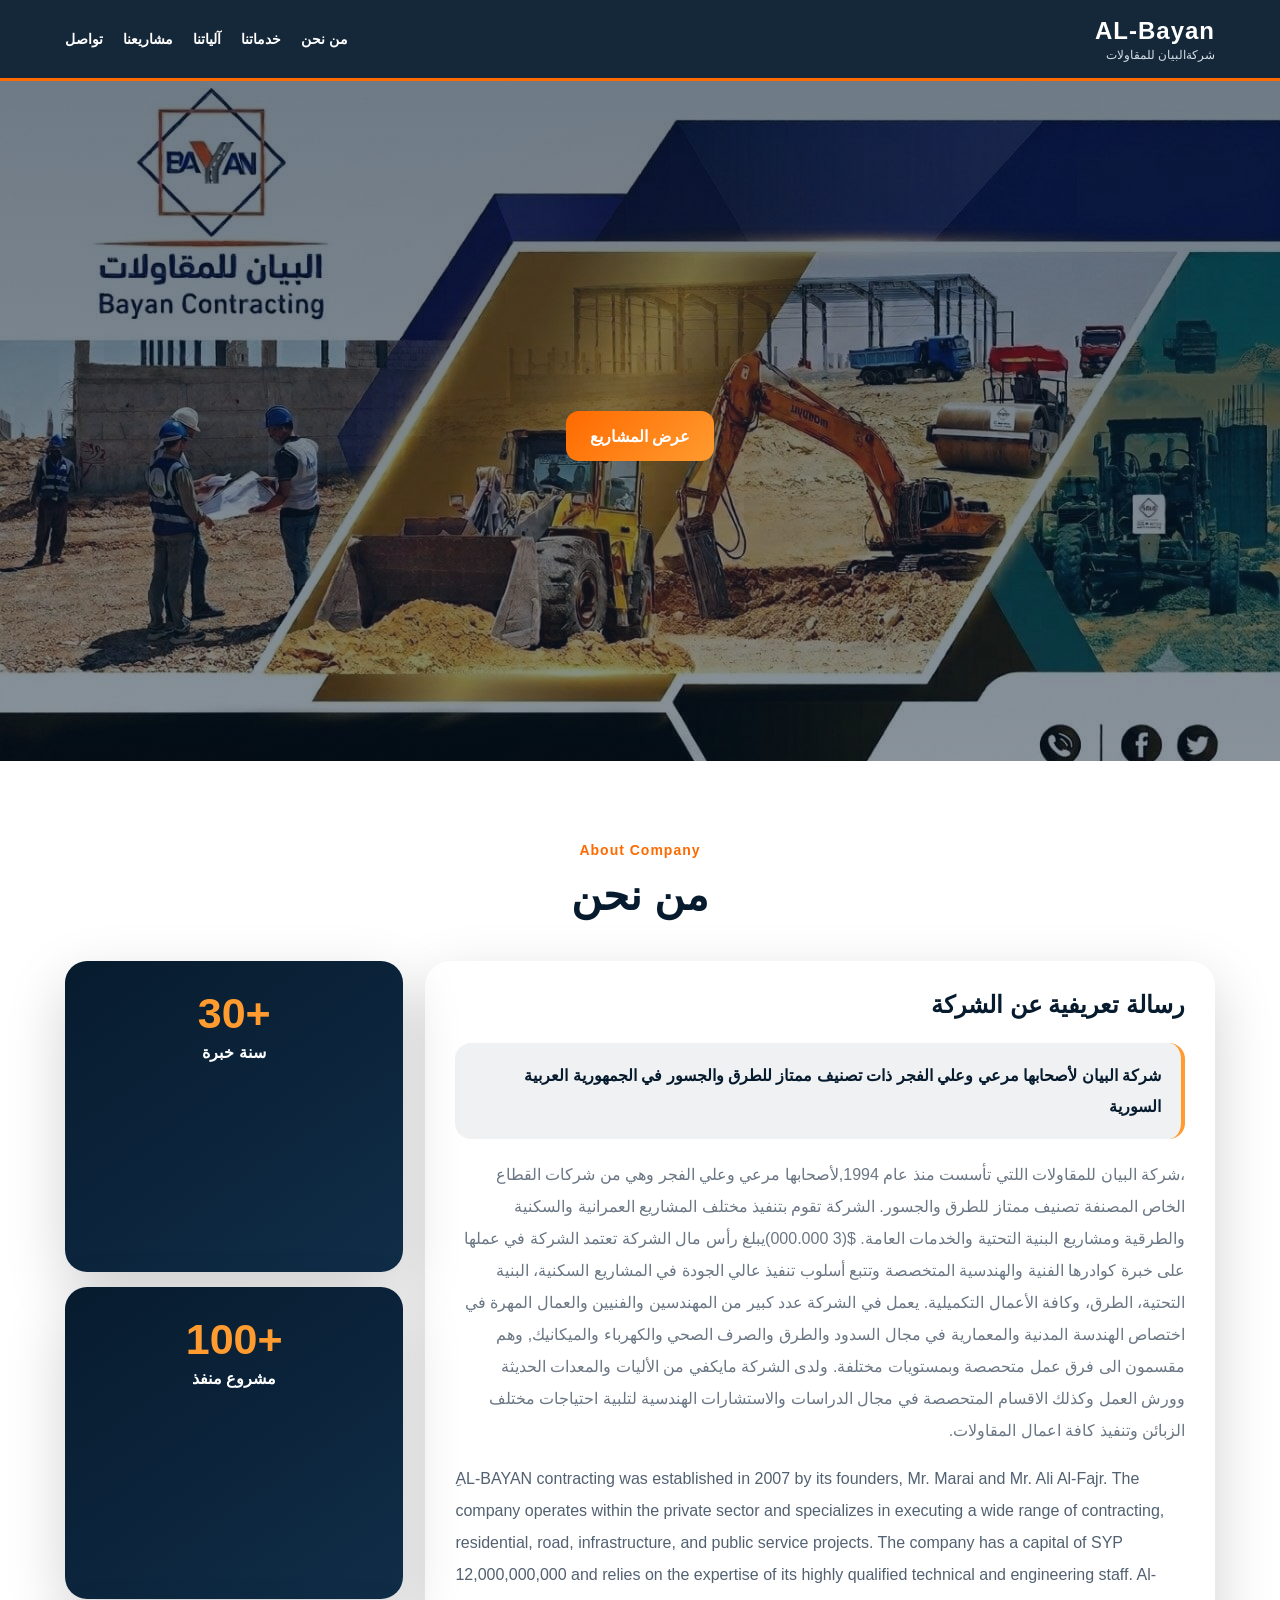
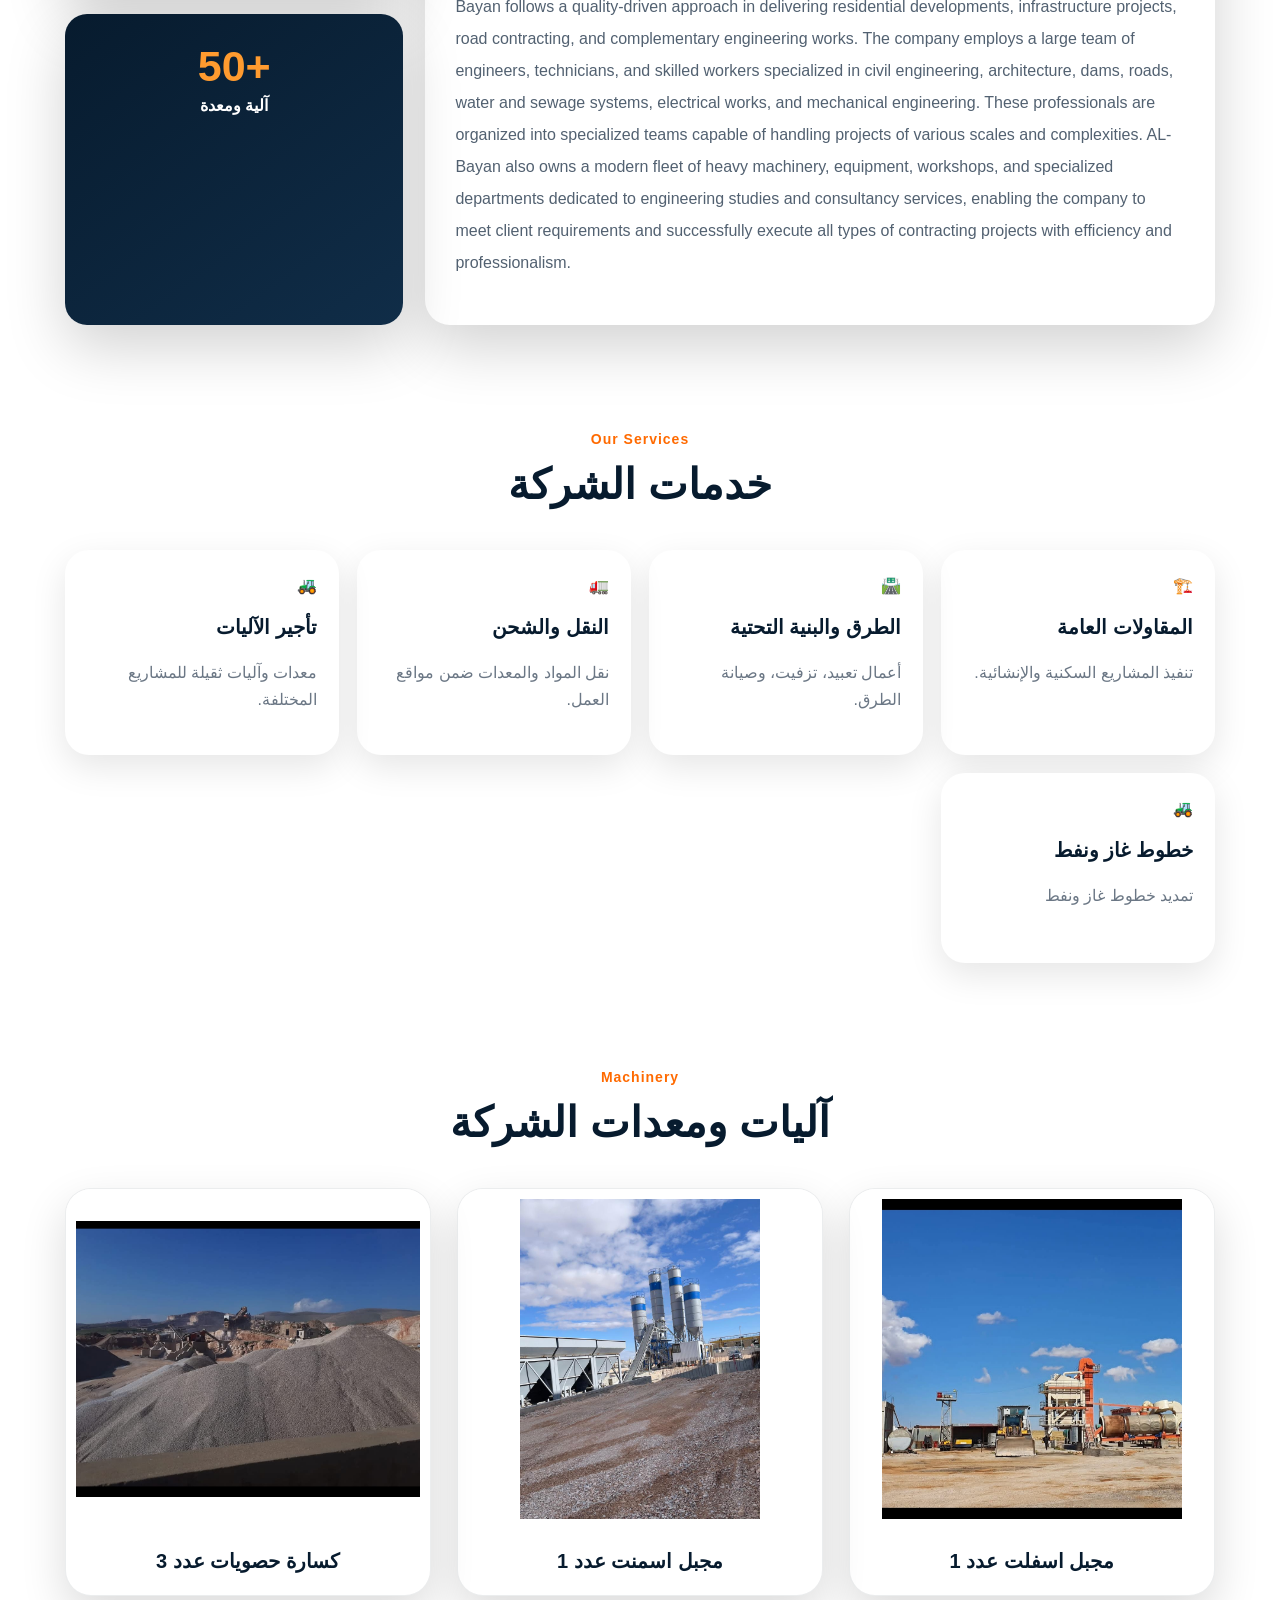
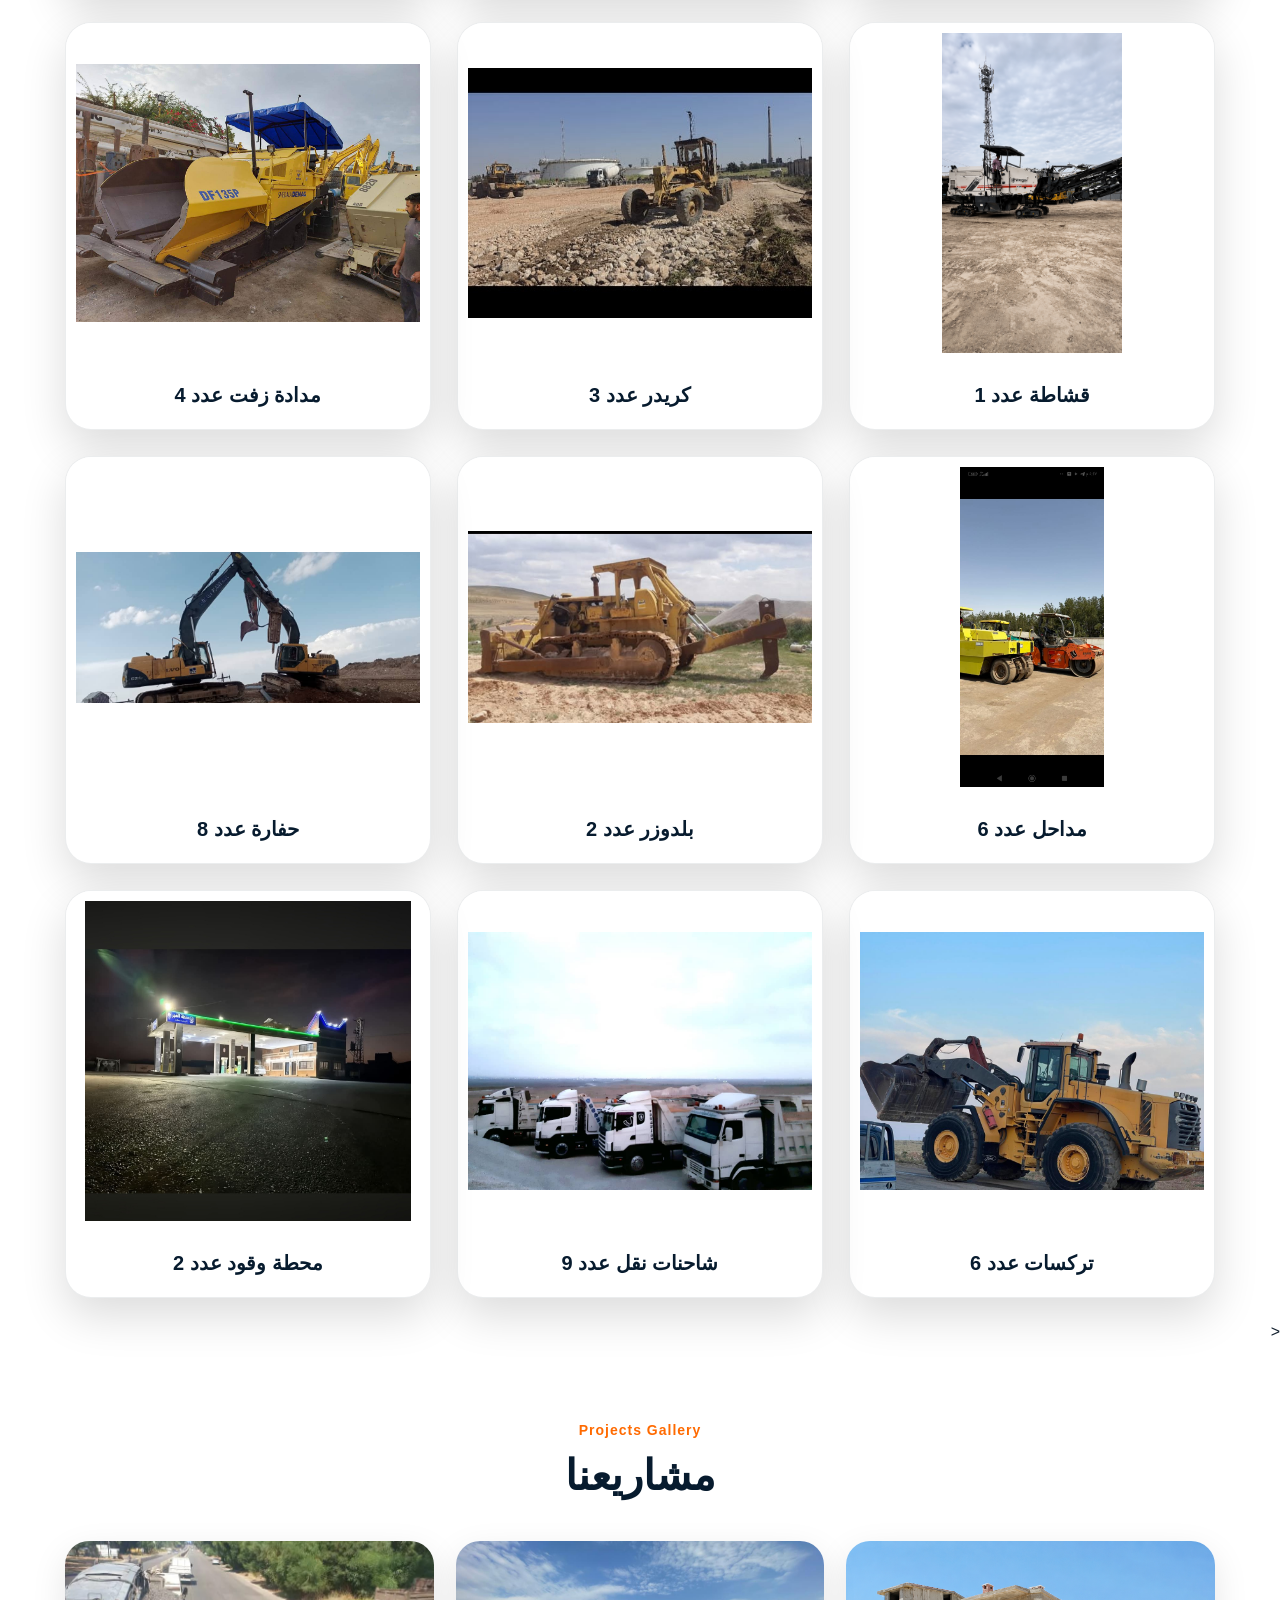
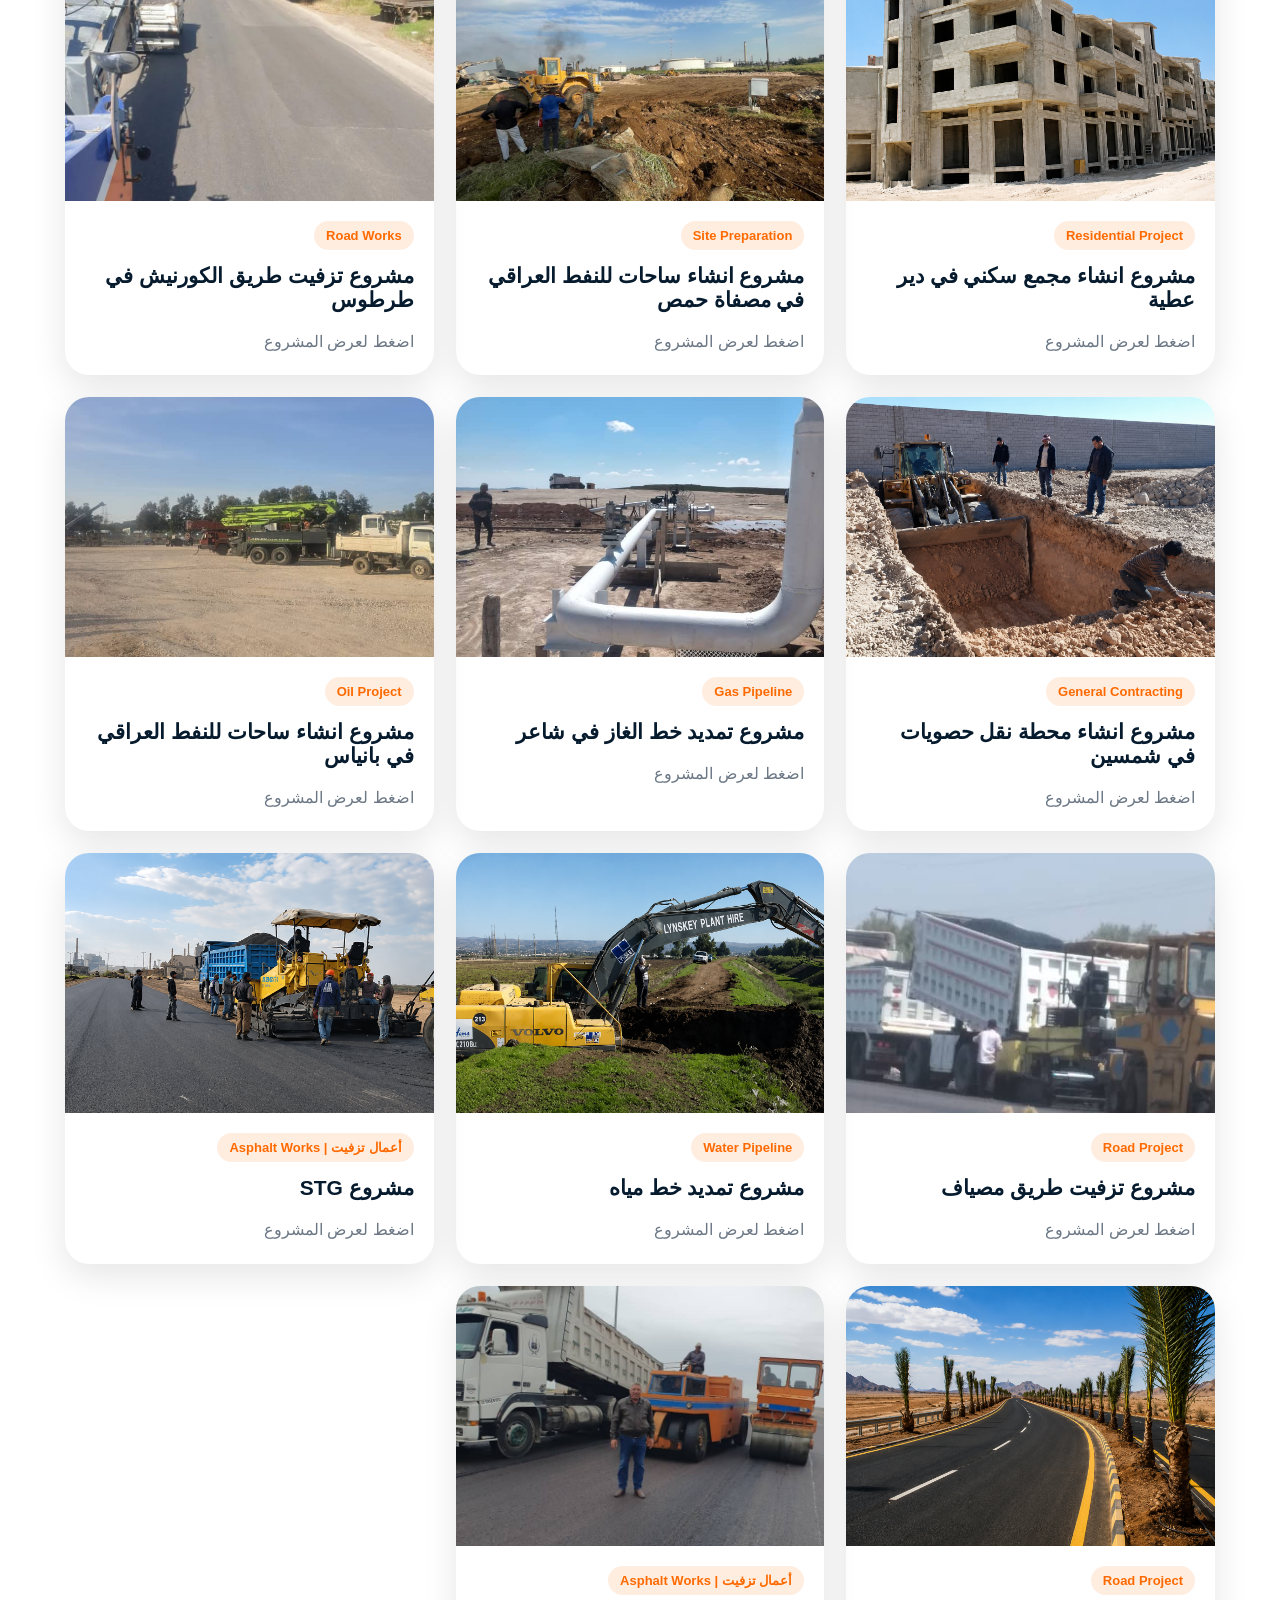
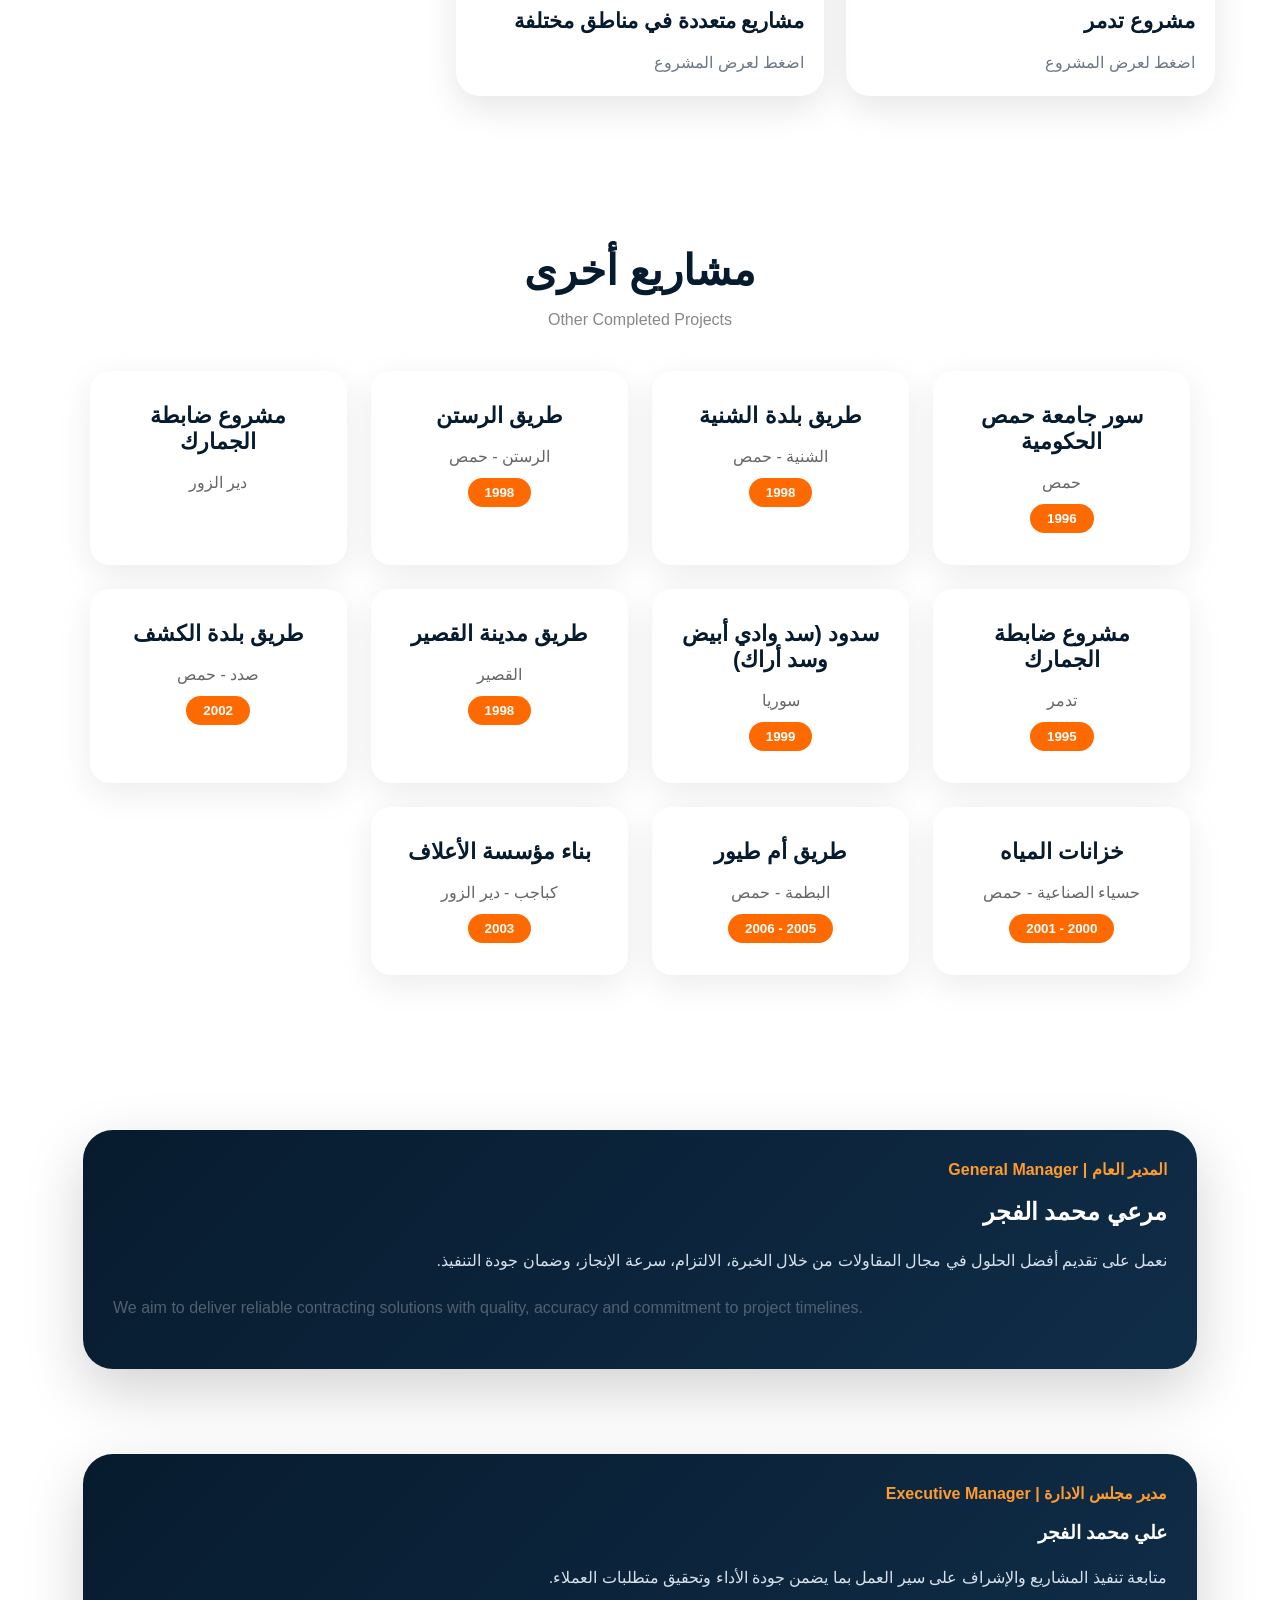
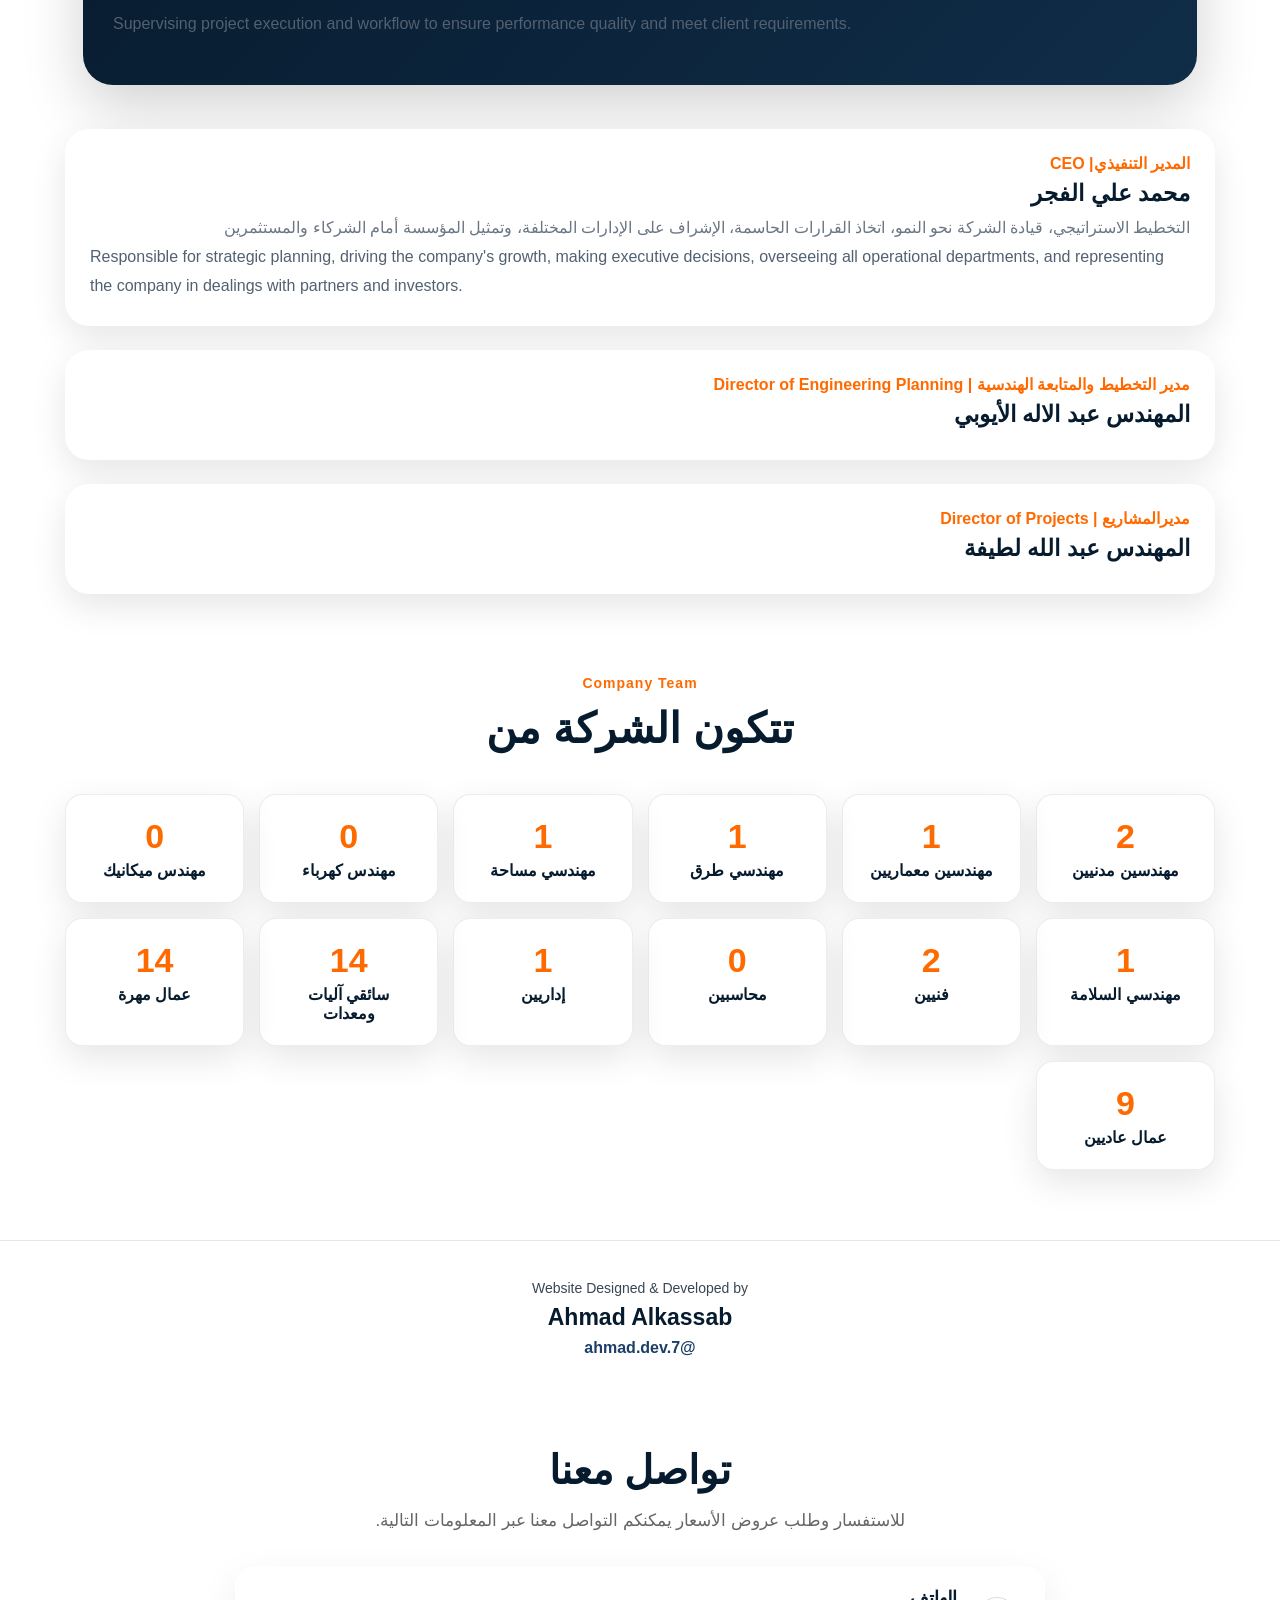
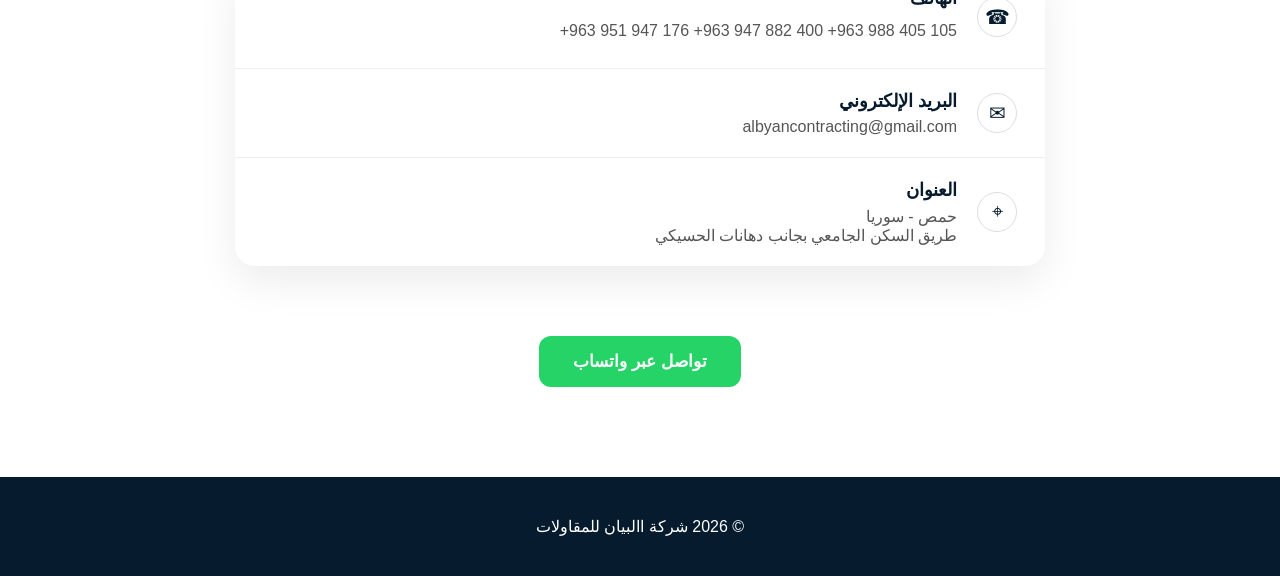
==== commit 1e90fb67: "Add files via upload" ====
--- a/index.html
+++ b/index.html
@@ -449,6 +449,14 @@
     </p>
   </div>
 </div>
+ <div class="executive-box container">
+
+  <div>
+    <span>مديرالمشاريع | Director of Projects</span>
+    <h3> المهندس عبد الله لطيفة  </h3>
+    </p>
+  </div>
+</div>
 
 <section id="team" class="section container">
   <div class="section-head">
